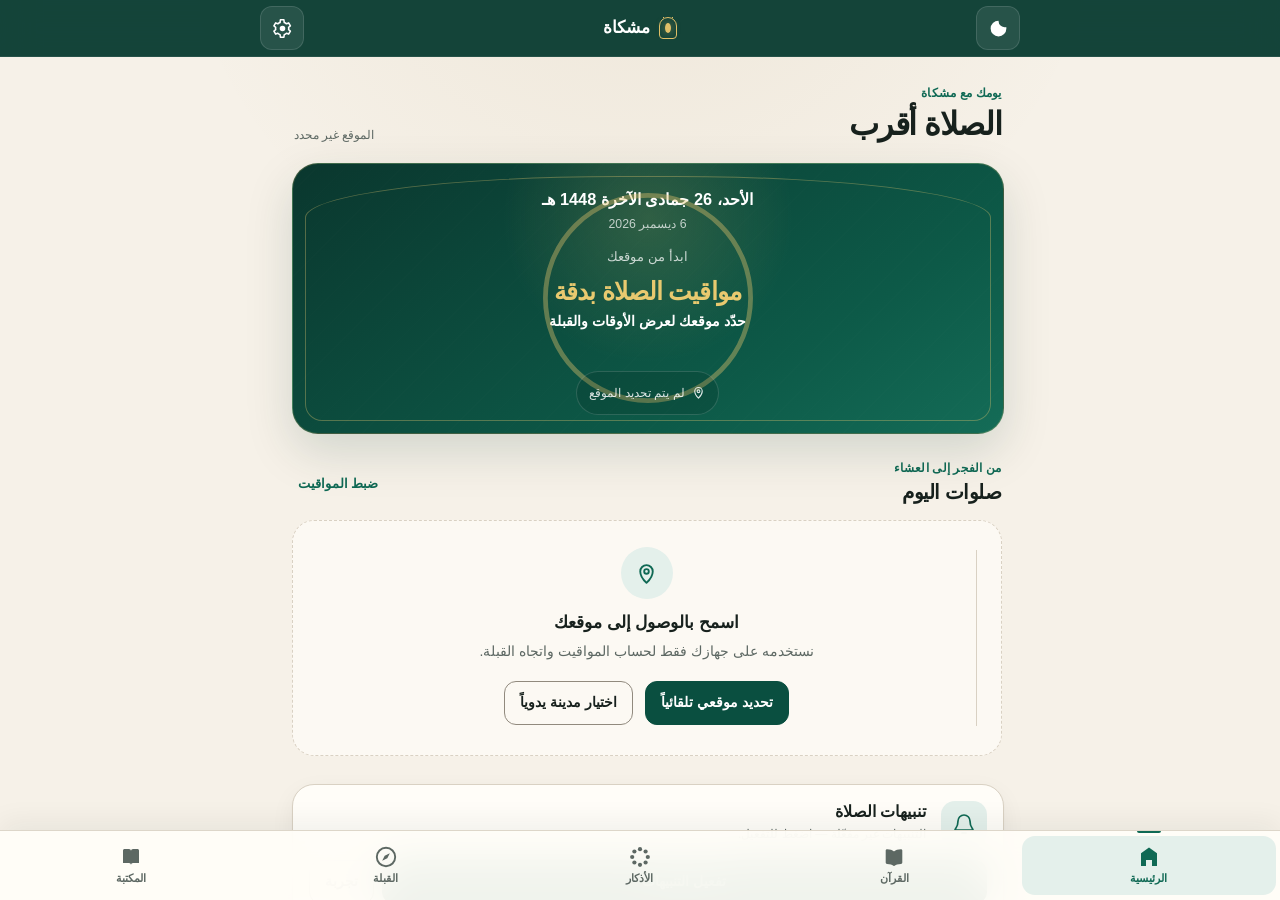
==== index.html @ 1c517c99 "Initial release of Mishkat" ====
<!DOCTYPE html>
<html lang="ar" dir="rtl">
<head>
<meta charset="utf-8">
<meta name="viewport" content="width=device-width, initial-scale=1, viewport-fit=cover">
<title>مشكاة — أذكار وقرآن وقبلة ومواقيت</title>
<meta name="description" content="تطبيق إسلامي متكامل: مواقيت الصلاة والتنبيهات، المصحف كاملاً بدون إنترنت، حصن المسلم، والقبلة.">
<meta name="theme-color" content="#0d3b32">
<link rel="manifest" href="manifest.webmanifest">
<link rel="apple-touch-icon" href="icons/icon-180.png">
<meta name="apple-mobile-web-app-capable" content="yes">
<meta name="mobile-web-app-capable" content="yes">
<meta name="apple-mobile-web-app-status-bar-style" content="black-translucent">
<meta name="apple-mobile-web-app-title" content="مشكاة">
<link rel="stylesheet" href="styles.css?v=12">
</head>
<body>

<a class="skip-link" href="#app">تجاوز إلى المحتوى</a>

<div id="splash">
  <div class="splash-mark">﷽</div>
  <div class="splash-name">مشكاة</div>
  <div class="splash-bar"><i></i></div>
  <div class="splash-note" id="splashNote">جارٍ التحميل…</div>
</div>

<header id="topbar">
  <div class="topbar-inner">
    <button class="icon-btn" id="btnTheme" aria-label="تبديل المظهر" title="تبديل المظهر">
      <svg viewBox="0 0 24 24" aria-hidden="true"><path d="M12 3a9 9 0 1 0 9 9c0-.6-.06-1.2-.18-1.76A7.2 7.2 0 0 1 12 3Z"/></svg>
    </button>
    <div class="topbar-title" id="topTitle" aria-live="polite"><span class="brand-lantern" aria-hidden="true"></span><span>مشكاة</span></div>
    <button class="icon-btn" id="btnSettingsTop" aria-label="فتح الإعدادات" title="الإعدادات">
      <svg viewBox="0 0 24 24" aria-hidden="true"><path d="M12 15.2a3.2 3.2 0 1 0 0-6.4 3.2 3.2 0 0 0 0 6.4Z"/><path class="stroke" d="M19 13.4a7.5 7.5 0 0 0 0-2.8l2-1.5-2-3.5-2.5 1A7.5 7.5 0 0 0 14 5.2L13.6 2h-4L9.2 5.2a7.5 7.5 0 0 0-2.5 1.4l-2.5-1-2 3.5 2 1.5a7.5 7.5 0 0 0 0 2.8l-2 1.5 2 3.5 2.5-1A7.5 7.5 0 0 0 9.2 19l.4 3h4l.4-3a7.5 7.5 0 0 0 2.5-1.6l2.5 1 2-3.5-2-1.5Z"/></svg>
    </button>
  </div>
</header>

<div class="connectivity-banner" id="connectivityBanner" role="status" aria-live="polite" hidden>
  <svg viewBox="0 0 24 24" aria-hidden="true"><path d="M4 9.5a12.6 12.6 0 0 1 16 0M7.5 13a7.5 7.5 0 0 1 9 0M10.5 16.5a2.7 2.7 0 0 1 3 0M3 3l18 18"/></svg>
  <span>أنت غير متصل بالإنترنت — المصحف والأذكار المحفوظة ما زالت متاحة.</span>
</div>

<main id="app" tabindex="-1">

  <!-- ═══════════ الرئيسية ═══════════ -->
  <section class="view" id="view-home">
    <div class="today-intro">
      <div><span class="eyebrow">يومك مع مشكاة</span><h1>الصلاة أقرب</h1></div>
      <span class="today-place" id="homePlaceCompact">الموقع غير محدد</span>
    </div>

    <div class="hero mihrab-panel" id="heroCard" aria-labelledby="nextLabel">
      <span class="mihrab-line" aria-hidden="true"></span>
      <div class="hero-dates">
        <div class="hijri" id="hijriDate">—</div>
        <div class="greg" id="gregDate">—</div>
      </div>
      <div class="hero-next">
        <div class="next-label" id="nextLabel">الصلاة القادمة</div>
        <div class="next-name" id="nextName">—</div>
        <div class="next-count" id="nextCountdown" role="timer" aria-live="off">--:--:--</div>
        <div class="next-at" id="nextAt"></div>
      </div>
      <button class="hero-loc" id="locLabel" type="button" aria-label="عرض إعدادات الموقع">
        <svg viewBox="0 0 24 24" aria-hidden="true"><path d="M12 21s6-5.7 6-11a6 6 0 1 0-12 0c0 5.3 6 11 6 11Z"/><circle cx="12" cy="10" r="2.2"/></svg><span id="locText">لم يتم تحديد الموقع</span>
      </button>
      <div class="hero-ring" aria-hidden="true"><svg viewBox="0 0 120 120"><circle cx="60" cy="60" r="54" class="ring-bg"/><circle cx="60" cy="60" r="54" class="ring-fg" id="ringFg"/></svg></div>
    </div>

    <div class="section-heading"><div><span class="eyebrow">من الفجر إلى العشاء</span><h2>صلوات اليوم</h2></div><button class="text-action" id="btnPrayerSettings" type="button">ضبط المواقيت</button></div>
    <div class="prayer-list prayer-timeline" id="prayerList"></div>

    <div class="night-card" id="nightCard">
      <div class="section-heading compact"><div><span class="eyebrow">أوقات إضافية</span><h2>قيام الليل</h2></div></div>
      <div class="night-grid">
        <div><span>منتصف الليل</span><b id="tMidnight">—</b></div>
        <div><span>الثلث الأخير</span><b id="tLastThird">—</b></div>
        <div><span>الإمساك</span><b id="tImsak">—</b></div>
        <div><span>الشروق</span><b id="tSunriseB">—</b></div>
      </div>
    </div>

    <div class="notif-card action-panel" id="notifCard">
      <div class="action-symbol" aria-hidden="true"><svg viewBox="0 0 24 24"><path d="M18 9a6 6 0 0 0-12 0c0 7-3 7-3 9h18c0-2-3-2-3-9Z"/><path d="M10 21h4"/></svg></div>
      <div class="action-copy"><h3>تنبيهات الصلاة</h3><p class="muted" id="notifState">التنبيهات غير مفعّلة.</p></div>
      <div class="row-btns">
        <button class="btn primary" id="btnEnableNotif">تفعيل التنبيهات</button>
        <button class="btn ghost" id="btnTestNotif">تجربة</button>
      </div>
    </div>

    <div class="quick-card">
      <div class="section-heading compact"><div><span class="eyebrow">خطوة صغيرة مستمرة</span><h2>ورد سريع</h2></div></div>
      <div class="quick-grid">
        <button class="quick" data-goto="adhkar:1"><b class="quick-symbol">ص</b><span>أذكار الصباح</span><i>ورد اليوم</i></button>
        <button class="quick" data-goto="adhkar:2"><b class="quick-symbol">م</b><span>أذكار المساء</span><i>سكينة المساء</i></button>
        <button class="quick" data-goto="adhkar:27"><b class="quick-symbol">صـ</b><span>بعد الصلاة</span><i>ذكر مختصر</i></button>
        <button class="quick" data-goto="quran:18"><b class="quick-symbol">18</b><span>سورة الكهف</span><i>قراءة الجمعة</i></button>
        <button class="quick" data-goto="quran:36"><b class="quick-symbol">36</b><span>سورة يس</span><i>افتح المصحف</i></button>
        <button class="quick" data-goto="tasbih"><b class="quick-symbol">33</b><span>السبحة</span><i>ابدأ التسبيح</i></button>
      </div>
    </div>
  </section>

  <!-- ═══════════ القرآن ═══════════ -->
  <section class="view" id="view-quran">
    <div id="quranIndex">
      <div class="screen-intro">
        <span class="eyebrow">مصحف حفص عن عاصم</span>
        <h1>القرآن الكريم</h1>
        <p>تابع وردك، أو افتح سورة من الفهرس.</p>
      </div>
      <div class="search-wrap">
        <input type="search" id="surahSearch" placeholder="ابحث عن سورة أو آية…" aria-label="البحث عن سورة أو آية" autocomplete="off">
      </div>
      <div class="seg" id="quranSeg" role="tablist" aria-label="فهرس القرآن">
        <button class="on" data-mode="surah" role="tab" aria-selected="true">السور</button>
        <button data-mode="juz" role="tab" aria-selected="false">الأجزاء</button>
        <button data-mode="marks" role="tab" aria-selected="false">العلامات</button>
      </div>
      <div id="lastReadBox"></div>
      <div id="surahList" class="surah-list"></div>
      <div id="juzList" class="surah-list hidden"></div>
      <div id="marksList" class="surah-list hidden"></div>
      <div id="searchResults" class="hidden"></div>
    </div>

    <div id="quranReader" class="hidden">
      <div class="reader-bar">
        <button class="icon-btn" id="btnBackIndex" aria-label="العودة إلى فهرس القرآن"><svg viewBox="0 0 24 24" aria-hidden="true"><path class="stroke" d="m10 6 6 6-6 6"/></svg></button>
        <div class="reader-title"><b id="rdSurahName"></b><small id="rdSurahMeta"></small></div>
        <button class="icon-btn" id="btnReaderMenu" aria-label="خيارات القراءة" aria-expanded="false"><svg viewBox="0 0 24 24" aria-hidden="true"><path class="stroke" d="M5 7h14M8 12h8M10 17h4"/></svg></button>
      </div>
      <div class="reader-tools hidden" id="readerTools">
        <section class="reading-scale" aria-labelledby="readerSizeLabel">
          <header class="reading-scale__head">
            <div><strong id="readerSizeLabel">حجم المصحف</strong><small id="readerSizeHint">ملائم للصفحة</small></div>
            <output id="readerFontValue" for="readerFontRange">100%</output>
          </header>
          <div class="reading-scale__control">
            <button type="button" class="reading-scale__step reading-scale__step--small" id="fontMinus" aria-label="تصغير حجم المصحف"><span aria-hidden="true">أ</span></button>
            <input type="range" id="readerFontRange" min="20" max="60" step="1" value="32" aria-label="حجم المصحف" aria-describedby="readerSizeHint">
            <button type="button" class="reading-scale__step reading-scale__step--large" id="fontPlus" aria-label="تكبير حجم المصحف"><span aria-hidden="true">أ</span></button>
          </div>
          <div class="reading-scale__presets" role="group" aria-label="أحجام مقترحة للمصحف">
            <button type="button" data-reader-size="24">صغير</button>
            <button type="button" data-reader-size="32">ملائم</button>
            <button type="button" data-reader-size="44">كبير</button>
            <button type="button" data-reader-size="60">كبير جدًا</button>
          </div>
          <div class="reading-scale__preview" aria-hidden="true"><span id="readerFontSample">الرَّحْمَٰنُ</span><i></i></div>
        </section>
        <div class="tool-row tool-row--jump"><label for="gotoType">انتقال مباشر</label>
          <select id="gotoType" aria-label="نوع الانتقال"><option value="page">صفحة</option><option value="surah">سورة</option><option value="juz">جزء</option><option value="hizb">حزب</option><option value="ayah">آية في السورة الحالية</option></select>
          <input type="number" id="gotoValue" min="1" max="604" inputmode="numeric" placeholder="الرقم" aria-label="رقم الموضع"><button class="btn tiny" id="btnGoLocation">اذهب</button></div>
        <div class="tool-row"><span>القارئ</span><select id="reciterSel"></select></div>
        <label class="tool-row switch"><input type="checkbox" id="quranAutoScroll"><span>تتبّع الآية تلقائيًا أثناء التلاوة</span></label>
        <label class="tool-row switch"><input type="checkbox" id="quranContinuous"><span>الانتقال للآية التالية تلقائيًا</span></label>
      </div>
      <div id="ayahBox" class="ayah-box"></div>
      <div class="player" id="player" data-state="idle" aria-live="polite">
        <button class="icon-btn" id="btnPrevAyah" aria-label="الآية السابقة"><svg viewBox="0 0 24 24" aria-hidden="true"><path class="stroke" d="M6 5v14M18 6l-8 6 8 6Z"/></svg></button>
        <button class="play-btn" id="btnPlay" aria-label="تشغيل التلاوة"><svg class="icon-play" viewBox="0 0 24 24" aria-hidden="true"><path d="m9 6 9 6-9 6Z"/></svg><svg class="icon-pause" viewBox="0 0 24 24" aria-hidden="true"><path d="M7 5h4v14H7zM13 5h4v14h-4z"/></svg></button>
        <button class="icon-btn" id="btnNextAyah" aria-label="الآية التالية"><svg viewBox="0 0 24 24" aria-hidden="true"><path class="stroke" d="M18 5v14M6 6l8 6-8 6Z"/></svg></button>
        <div class="player-info"><b id="playerInfo">اضغط زر التشغيل للاستماع بصوت القارئ</b><small id="playerState">جاهز</small></div>
        <button class="btn tiny player-retry hidden" id="btnRetryAudio">إعادة المحاولة</button>
        <button class="icon-btn" id="btnRepeat" title="تكرار الآية" aria-label="تفعيل تكرار الآية" aria-pressed="false"><svg viewBox="0 0 24 24" aria-hidden="true"><path class="stroke" d="M17 3l3 3-3 3M20 6H8a5 5 0 0 0-5 5M7 21l-3-3 3-3M4 18h12a5 5 0 0 0 5-5"/></svg></button>
      </div>
    </div>
  </section>

  <!-- ═══════════ الأذكار ═══════════ -->
  <section class="view" id="view-adhkar">
    <div id="adhkarIndex">
      <div class="screen-intro">
        <span class="eyebrow">حصن المسلم</span>
        <h1>الأذكار</h1>
        <p>وردٌ خفيف يحفظ صلة القلب خلال اليوم.</p>
      </div>
      <div class="search-wrap"><input type="search" id="adhkarSearch" placeholder="ابحث في الأذكار…" aria-label="البحث في الأذكار" autocomplete="off"></div>
      <div class="fav-strip" id="favStrip"></div>
      <div id="adhkarList" class="cat-list"></div>
    </div>
    <div id="adhkarView" class="hidden">
      <div class="reader-bar">
        <button class="icon-btn" id="btnBackAdhkar" aria-label="العودة إلى فهرس الأذكار"><svg viewBox="0 0 24 24" aria-hidden="true"><path class="stroke" d="m10 6 6 6-6 6"/></svg></button>
        <div class="reader-title"><b id="adTitle"></b><small id="adProgress"></small></div>
        <button class="icon-btn" id="btnResetAdhkar" title="إعادة العدّ" aria-label="إعادة عدّ الأذكار"><svg viewBox="0 0 24 24" aria-hidden="true"><path class="stroke" d="M4 4v6h6M5.6 15.5A8 8 0 1 0 6 7.3L4 10"/></svg></button>
      </div>
      <div id="adhkarItems"></div>
      <button class="btn primary add-dua hidden" id="btnAddDua"><svg viewBox="0 0 24 24" aria-hidden="true"><path class="stroke" d="M12 5v14M5 12h14"/></svg><span>إضافة دعاء</span></button>
    </div>

    <!-- محرّر الدعاء المخصّص -->
    <div id="duaEditor" class="hidden">
      <div class="reader-bar">
        <button class="icon-btn" id="btnCancelDua" aria-label="إلغاء والعودة"><svg viewBox="0 0 24 24" aria-hidden="true"><path class="stroke" d="m10 6 6 6-6 6"/></svg></button>
        <div class="reader-title"><b id="duaEditorTitle">دعاء جديد</b></div>
        <button class="icon-btn" id="btnSaveDua" title="حفظ" aria-label="حفظ الدعاء"><svg viewBox="0 0 24 24" aria-hidden="true"><path class="stroke" d="m5 12 4 4L19 6"/></svg></button>
      </div>
      <div class="card">
        <label>عنوان الدعاء <small class="muted">(اختياري)</small>
          <input type="text" id="duaTitle" placeholder="مثال: دعاء لوالديّ" maxlength="60"></label>
        <label>نصّ الدعاء
          <textarea id="duaText" rows="7" placeholder="اكتب دعاءك هنا…" maxlength="2000"></textarea></label>
        <label>عدد التكرار
          <select id="duaCount">
            <option value="1">مرة واحدة</option><option value="3">3 مرات</option>
            <option value="7">7 مرات</option><option value="10">10 مرات</option>
            <option value="33">33 مرة</option><option value="100">100 مرة</option>
          </select></label>
        <div class="row-btns">
          <button class="btn primary" id="btnSaveDua2">حفظ الدعاء</button>
          <button class="btn ghost danger hidden" id="btnDeleteDua">حذف</button>
        </div>
      </div>
    </div>
  </section>

  <!-- ═══════════ القبلة ═══════════ -->
  <section class="view" id="view-qibla">
    <div class="qibla-wrap">
      <div class="qibla-context"><span class="q-place" id="qPlace">—</span><span class="q-accuracy" id="qAccuracy">جارٍ قياس الدقة</span></div>

      <!-- التوجيه الحيّ: كم تستدير وإلى أي جهة -->
      <div class="q-guide" id="qGuide" role="status" aria-live="polite">
        <b id="qGuideMain">جارٍ تشغيل البوصلة…</b>
        <small id="qGuideSub">وجّه أعلى الجهاز نحو الأمام</small>
      </div>

      <div class="compass mihrab-compass" id="compass">
        <span class="compass-arch" aria-hidden="true"></span>
        <div class="zone" id="zone"></div>
        <div class="dial" id="dial">
          <span class="card-n">ش</span><span class="card-e">ق</span><span class="card-s">ج</span><span class="card-w">غ</span>
          <div class="ticks" id="ticks"></div>
        </div>
        <div class="needle" id="needle"><div class="kaaba" aria-label="اتجاه الكعبة"><svg viewBox="0 0 48 48" aria-hidden="true"><path d="M10 17 24 10l14 7v22H10Z"/><path class="gold" d="M10 20h28v5H10Z"/><path class="door" d="M28 29h6v10h-6Z"/></svg></div><div class="stem"></div></div>
        <div class="center-dot"></div>
        <div class="fixed-marker" aria-hidden="true"><svg viewBox="0 0 24 24"><path d="m12 3 5 9-5-2-5 2Z"/></svg></div>
        <div class="q-center" id="qCenter"><b id="qDelta"></b></div>
      </div>

      <div class="q-status" id="qStatus" role="status"></div>
      <div class="row-btns center" id="qActions"></div>
      <details class="q-details">
        <summary>عرض تفاصيل الاتجاه</summary>
        <div class="q-facts">
          <div><span>اتجاه القبلة</span><b id="qDir">—</b></div>
          <div><span>اتجاه الجهاز</span><b id="qHeading">—</b></div>
          <div><span>المسافة إلى مكة</span><b id="qDist">—</b></div>
        </div>
      </details>
    </div>
  </section>

  <!-- ═══════════ المكتبة والختمة ═══════════ -->
  <section class="view" id="view-library">
    <div class="screen-intro">
      <span class="eyebrow">علمٌ ووردٌ مستمر</span>
      <h1>المكتبة والختمة</h1>
      <p>اقرأ من المحتوى الموثّق، ونظّم ختمتك صفحةً بعد صفحة.</p>
    </div>
    <div class="seg tools-seg" id="toolsSeg" role="tablist" aria-label="المكتبة والختمة">
      <button class="on" data-tools-tab="library" role="tab" aria-selected="true">المكتبة</button>
      <button data-tools-tab="khatma" role="tab" aria-selected="false">ختماتي</button>
    </div>
    <div id="libraryRoot" class="tools-pane"></div>
    <div id="khatmaRoot" class="tools-pane hidden"></div>
  </section>

  <!-- ═══════════ السبحة ═══════════ -->
  <section class="view" id="view-tasbih">
    <div class="screen-intro centered">
      <span class="eyebrow">ذكر مستمر</span>
      <h1>السبحة</h1>
      <p>اختر الذكر ثم المس الدائرة مع كل تكرار.</p>
    </div>
    <div class="tasbih-wrap">
      <select id="tasbihPhrase">
        <option>سُبْحَانَ اللهِ</option><option>الْحَمْدُ لِلَّهِ</option><option>اللهُ أَكْبَرُ</option>
        <option>لَا إِلَهَ إِلَّا اللهُ</option><option>أَسْتَغْفِرُ اللهَ</option>
        <option>لَا حَوْلَ وَلَا قُوَّةَ إِلَّا بِاللهِ</option>
        <option>اللَّهُمَّ صَلِّ وَسَلِّمْ عَلَى نَبِيِّنَا مُحَمَّدٍ</option>
        <option>سُبْحَانَ اللهِ وَبِحَمْدِهِ</option>
      </select>
      <button class="counter-btn" id="counterBtn" aria-label="اضغط للتسبيح"><b id="counterVal" aria-live="polite">0</b><small>اضغط للتسبيح</small></button>
      <div class="tasbih-row">
        <button class="btn ghost" id="tasbihReset">تصفير</button>
        <select id="tasbihTarget"><option value="0">بلا هدف</option><option value="33">33</option><option value="100">100</option><option value="1000">1000</option></select>
        <button class="btn ghost" id="tasbihVibe">اهتزاز: تشغيل</button>
      </div>
      <div class="tasbih-total">المجموع الكلي: <b id="tasbihTotal">0</b></div>
    </div>
  </section>

  <!-- ═══════════ الإعدادات ═══════════ -->
  <section class="view" id="view-settings">
    <div class="screen-intro">
      <span class="eyebrow">كما يناسب مدينتك</span>
      <h1>الإعدادات</h1>
      <p>الموقع والحساب والتنبيهات والقراءة في مكان واحد.</p>
    </div>
    <div class="card">
      <h3>الموقع</h3>
      <div class="row"><span>الموقع الحالي</span><b id="setLoc">—</b></div>
      <div class="row-btns"><button class="btn primary" id="btnAutoLoc">تحديد تلقائي (GPS)</button></div>
      <div class="grid2">
        <label>خط العرض<input type="number" step="0.0001" id="inLat"></label>
        <label>خط الطول<input type="number" step="0.0001" id="inLng"></label>
      </div>
      <label>اسم المدينة<input type="text" id="inCity" placeholder="مثال: الرياض"></label>
      <div class="row-btns"><button class="btn" id="btnSaveLoc">حفظ الموقع يدوياً</button></div>
      <details><summary>اختيار مدينة جاهزة</summary><select id="citySel"></select></details>
    </div>

    <div class="card">
      <h3>طريقة الحساب</h3>
      <label>الطريقة<select id="selMethod"></select></label>
      <label>مذهب العصر<select id="selAsr"><option value="Standard">الجمهور (شافعي/مالكي/حنبلي)</option><option value="Hanafi">الحنفي</option></select></label>
      <label>خطوط العرض العالية<select id="selHigh">
        <option value="NightMiddle">منتصف الليل</option><option value="AngleBased">حسب الزاوية</option>
        <option value="OneSeventh">سُبع الليل</option><option value="None">بدون تعديل</option></select></label>
      <label>تعديل التقويم الهجري (أيام)<select id="selHijri">
        <option value="-2">-2</option><option value="-1">-1</option><option value="0" selected>0</option><option value="1">+1</option><option value="2">+2</option></select></label>
      <details><summary>تعديل يدوي للمواقيت (بالدقائق)</summary>
        <div class="grid3" id="tuneGrid"></div>
      </details>
    </div>

    <div class="card">
      <h3>التنبيهات</h3>
      <div class="row"><span>حالة الإذن</span><b id="permState">—</b></div>
      <div class="row-btns"><button class="btn primary" id="btnPerm">طلب الإذن</button></div>
      <label class="switch"><input type="checkbox" id="swNotif"><span>تفعيل تنبيه الصلوات</span></label>
      <label class="switch"><input type="checkbox" id="swAdhan"><span>صوت الأذان مع التنبيه</span></label>
      <label>صوت الأذان<select id="selAdhan">
        <option value="a1">أذان 1</option><option value="a2">أذان 2</option><option value="a3">أذان 3</option>
        <option value="a4">أذان 4</option><option value="a5">أذان 5</option><option value="a6">أذان 6</option>
        <option value="beep">نغمة قصيرة (تعمل بدون إنترنت)</option></select></label>
      <div class="row-btns" id="adhanBtns"><button class="btn ghost" id="btnPlayAdhan">تجربة الصوت</button><button class="btn ghost" id="btnStopAdhan">إيقاف</button><button class="btn ghost" id="btnCacheAdhan">حفظ الأذان للاستخدام أوفلاين</button></div>
      <p class="muted small" id="adhanNote"></p>
      <label>تذكير قبل الأذان<select id="selPre">
        <option value="0">بدون</option><option value="5">5 دقائق</option><option value="10">10 دقائق</option>
        <option value="15">15 دقيقة</option><option value="20">20 دقيقة</option><option value="30">30 دقيقة</option></select></label>
      <label class="switch"><input type="checkbox" id="swAdhkarNotif"><span>تذكير أذكار الصباح والمساء</span></label>
      <p class="muted small" id="webNotifNote">في نسخة الويب على الآيفون: أضف التطبيق إلى الشاشة الرئيسية حتى يسمح النظام بإشعارات الويب.</p>
    </div>

    <div class="card">
      <h3>المظهر والقراءة</h3>
      <label>المظهر<select id="selTheme"><option value="auto">حسب النظام</option><option value="dark">داكن</option><option value="light">فاتح</option></select></label>
      <label>حجم نص الواجهة<select id="selUIFont"><option value="normal">قياسي</option><option value="large">كبير</option><option value="xlarge">كبير جدًا</option></select></label>
      <div class="settings-reading-scale">
        <label for="rngFont"><span>حجم المصحف</span><output id="settingsFontValue" for="rngFont">100%</output></label>
        <input type="range" id="rngFont" min="20" max="60" step="1" aria-describedby="settingsFontHint">
        <small id="settingsFontHint">يتغيّر النص وصفحة المصحف مباشرة، ويُحفظ اختيارك تلقائيًا.</small>
      </div>
      <label class="switch"><input type="checkbox" id="swKeepAwake"><span>إبقاء الشاشة مضاءة أثناء القراءة</span></label>
    </div>

    <div class="card">
      <h3>البيانات</h3>
      <div class="row"><span>حالة العمل بدون إنترنت</span><b id="offlineState">—</b></div>
      <div class="row-btns"><button class="btn" id="btnPrecache">تجهيز التطبيق للعمل أوفلاين</button><button class="btn ghost danger" id="btnClear">مسح جميع البيانات</button></div>
    </div>

    <div class="card about">
      <h3>عن التطبيق</h3>
      <p class="muted small">مشكاة — يعمل بالكامل بدون إنترنت. نص المصحف برواية حفص عن عاصم (الرسم العثماني)، والأذكار من حصن المسلم. مواقيت الصلاة محسوبة فلكياً على جهازك، وقد تختلف دقائق عن التقويم المحلي — اعتمد إعلان المسجد عند الاختلاف.</p>
      <p class="muted small">الإصدار 1.1</p>
    </div>
  </section>
</main>

<nav id="tabbar" aria-label="التنقل الرئيسي">
  <button data-view="home" class="on" aria-label="الرئيسية">
    <svg viewBox="0 0 24 24"><path d="M12 2.5 4 8.2V21h5v-6h6v6h5V8.2z"/></svg>
    <span>الرئيسية</span></button>
  <button data-view="quran" aria-label="القرآن">
    <svg viewBox="0 0 24 24"><path d="M12 6.5C10.3 5 8 4.3 5 4.3c-.7 0-1.3.6-1.3 1.3v12c0 .7.6 1.3 1.3 1.3 3 0 5.3.7 7 2.2 1.7-1.5 4-2.2 7-2.2.7 0 1.3-.6 1.3-1.3v-12c0-.7-.6-1.3-1.3-1.3-3 0-5.3.7-7 2.2z"/><path d="M12 6.5v14" class="ln"/></svg>
    <span>القرآن</span></button>
  <button data-view="adhkar" aria-label="الأذكار">
    <svg viewBox="0 0 24 24"><circle cx="12" cy="4.2" r="2.1"/><circle cx="17.6" cy="6.5" r="2.1"/><circle cx="19.8" cy="12" r="2.1"/><circle cx="17.6" cy="17.5" r="2.1"/><circle cx="12" cy="19.8" r="2.1"/><circle cx="6.4" cy="17.5" r="2.1"/><circle cx="4.2" cy="12" r="2.1"/><circle cx="6.4" cy="6.5" r="2.1"/></svg>
    <span>الأذكار</span></button>
  <button data-view="qibla" aria-label="القبلة">
    <svg viewBox="0 0 24 24"><circle cx="12" cy="12" r="9.2" class="ring"/><path d="M15.8 8.2 10.7 10.7 8.2 15.8l5.1-2.5z"/></svg>
    <span>القبلة</span></button>
  <button data-view="library" aria-label="المكتبة والختمة">
    <svg viewBox="0 0 24 24"><path d="M4 5.5c0-.8.7-1.5 1.5-1.5H10c1.1 0 2 .9 2 2v14c0-1.1-.9-2-2-2H4Z"/><path d="M20 5.5c0-.8-.7-1.5-1.5-1.5H14c-1.1 0-2 .9-2 2v14c0-1.1.9-2 2-2h6Z"/><path d="M7 8h2.5M14.5 8H17" class="ln"/></svg>
    <span>المكتبة</span></button>
</nav>

<div id="toast" role="status" aria-live="polite" aria-atomic="true"></div>

<script src="js/prayer.js?v=5"></script>
<script src="js/store.js?v=12"></script>
<script src="js/quran-core.js?v=12"></script>
<script src="js/quran.js?v=12"></script>
<script src="js/adhkar.js?v=8"></script>
<script src="js/qibla.js?v=5"></script>
<script src="js/library.js?v=12"></script>
<script src="js/khatma.js?v=9"></script>
<script src="js/notify.js?v=6"></script>
<script src="js/app.js?v=12"></script>
</body>
</html>
---- styles.css ----
/* ═══════════════════════════════════════════════════════════════════════════
   مشكاة — نظام «محراب اليوم»
   هوية عربية إسلامية هادئة، مكوّنات موحّدة، RTL وإتاحة كاملة
   ═══════════════════════════════════════════════════════════════════════════ */
@font-face{
  font-family:"AmiriQuran";
  src:url("fonts/amiri-quran.woff2") format("woff2");
  font-display:swap;
  unicode-range:U+0600-06FF,U+0750-077F,U+08A0-08FF,U+FB50-FDFF,U+FE70-FEFF
}

:root{
  color-scheme:light;
  --brand-deep:#0b3d32;
  --primary:#0f6954;
  --primary-strong:#0a4f40;
  --primary-soft:#e4f0eb;
  --on-primary:#ffffff;
  --gold:#876018;
  --gold-soft:#efe1bd;
  --background:#f6f1e8;
  --surface:#fffdf8;
  --surface-muted:#eee8dc;
  --text:#17211d;
  --text-secondary:#5d6863;
  --border:#d9d1c3;
  --control-border:#918a7e;
  --success:#176a50;
  --warning:#8a620f;
  --danger:#a9342e;
  --scrim:rgba(3,18,14,.58);
  --focus:#0b6d57;
  --shadow-1:0 1px 2px rgba(20,34,29,.04),0 8px 24px rgba(20,34,29,.055);
  --shadow-2:0 18px 48px rgba(8,55,44,.15);
  --radius-sm:12px;
  --radius-md:16px;
  --radius-lg:22px;
  --radius-xl:28px;
  --sp-1:4px;
  --sp-2:8px;
  --sp-3:12px;
  --sp-4:16px;
  --sp-5:20px;
  --sp-6:24px;
  --sp-8:32px;
  --safe-t:env(safe-area-inset-top,0px);
  --safe-b:env(safe-area-inset-bottom,0px);
  --safe-r:env(safe-area-inset-right,0px);
  --safe-l:env(safe-area-inset-left,0px);
  --content-max:760px;
  --tap:44px;
  /* توافق مع الوحدات القديمة والمحتوى المحقون ديناميكيًا */
  --g1:var(--brand-deep);--g2:var(--primary-strong);--g3:var(--primary);
  --gold-2:var(--gold-soft);--bg:var(--background);--bg2:var(--surface-muted);
  --tx:var(--text);--tx2:var(--text-secondary);--card:var(--surface);--line:var(--border);
  --soft:var(--primary-soft);--shadow:var(--shadow-1)
}

:root[data-theme="dark"]{
  color-scheme:dark;
  --brand-deep:#072a23;
  --primary:#47a98b;
  --primary-strong:#1d8066;
  --primary-soft:#17382e;
  --on-primary:#071813;
  --gold:#d1ad58;
  --gold-soft:#5a4821;
  --background:#081510;
  --surface:#10221b;
  --surface-muted:#172d25;
  --text:#f1f3ed;
  --text-secondary:#a9b5af;
  --border:#30453d;
  --control-border:#5d7369;
  --success:#6bc5a6;
  --warning:#e2bf68;
  --danger:#ff9b92;
  --scrim:rgba(0,7,5,.76);
  --focus:#7ed0b4;
  --shadow-1:0 1px 2px rgba(0,0,0,.18),0 10px 28px rgba(0,0,0,.18);
  --shadow-2:0 20px 54px rgba(0,0,0,.32)
}

*{box-sizing:border-box;-webkit-tap-highlight-color:transparent}
html,body{width:100%;height:100%;margin:0;padding:0}
html{font-size:16px;text-size-adjust:100%;-webkit-text-size-adjust:100%;scroll-behavior:smooth}
:root[data-font="large"]{font-size:18px}
:root[data-font="xlarge"]{font-size:20px}
body{
  min-width:320px;
  overflow:hidden;
  direction:rtl;
  color:var(--text);
  background:
    radial-gradient(circle at 50% -16%,color-mix(in srgb,var(--gold) 8%,transparent),transparent 30rem),
    var(--background);
  font-family:-apple-system,BlinkMacSystemFont,"SF Arabic","Geeza Pro","Noto Sans Arabic","Segoe UI",sans-serif;
  line-height:1.65;
  -webkit-font-smoothing:antialiased
}
button,input,select,textarea{font:inherit;color:inherit}
button{min-width:var(--tap);min-height:var(--tap);touch-action:manipulation}
button,input,select,textarea,summary,a{outline:none}
button:focus-visible,input:focus-visible,select:focus-visible,textarea:focus-visible,summary:focus-visible,a:focus-visible{
  outline:3px solid var(--focus);outline-offset:2px
}
button:disabled{cursor:not-allowed;opacity:.5}
h1,h2,h3,h4,p{overflow-wrap:anywhere}
h1,h2,h3,h4{color:var(--text)}
h3{margin:0 0 var(--sp-3);font-size:1.05rem;line-height:1.45}
h4{margin:0}
[hidden],.hidden{display:none!important}
.muted{color:var(--text-secondary)}
.small{font-size:.8125rem;line-height:1.7}
.center{text-align:center}
.empty{margin:0;text-align:center;color:var(--text-secondary);padding:var(--sp-8) var(--sp-4)}
.empty-mark{width:52px;height:52px;margin:0 auto var(--sp-3);display:grid;place-items:center;border-radius:50%;background:var(--primary-soft);color:var(--primary)}
.empty-mark svg{width:25px;height:25px;fill:none;stroke:currentColor;stroke-width:1.8;stroke-linecap:round;stroke-linejoin:round}

.skip-link{position:fixed;z-index:1000;top:calc(var(--safe-t) + 8px);right:12px;transform:translateY(-180%);padding:10px 14px;border:1px solid var(--border);border-radius:var(--radius-sm);background:var(--surface);color:var(--text);box-shadow:var(--shadow-1)}
.skip-link:focus{transform:none}

/* البداية والشريط العلوي */
#splash{position:fixed;inset:0;z-index:999;display:flex;flex-direction:column;align-items:center;justify-content:center;gap:14px;padding:24px;color:#fff;background:var(--brand-deep);transition:opacity .35s ease}
#splash::before{content:"";position:absolute;width:min(70vw,300px);aspect-ratio:1;border:1px solid rgba(217,185,105,.22);border-radius:50% 50% 20% 20%/45% 45% 20% 20%}
#splash>*{position:relative}
#splash.hide{opacity:0;pointer-events:none}
.splash-mark{font-family:"AmiriQuran",serif;font-size:3.25rem;color:#e5c875}
.splash-name{font-size:1.8rem;font-weight:800}
.splash-bar{width:128px;height:3px;overflow:hidden;border-radius:4px;background:rgba(255,255,255,.18)}
.splash-bar i{display:block;width:42%;height:100%;border-radius:inherit;background:#e5c875;animation:splashSlide 1.1s ease-in-out infinite}
.splash-note{max-width:320px;text-align:center;font-size:.8125rem;color:rgba(255,255,255,.8)}
@keyframes splashSlide{0%{transform:translateX(150%)}100%{transform:translateX(-270%)}}

#topbar{position:sticky;top:0;z-index:30;display:block;padding:calc(var(--safe-t) + 6px) max(12px,var(--safe-r)) 6px max(12px,var(--safe-l));color:#fff;background:color-mix(in srgb,var(--brand-deep) 96%,transparent);border-bottom:1px solid rgba(255,255,255,.08);-webkit-backdrop-filter:blur(18px);backdrop-filter:blur(18px)}
.topbar-inner{width:100%;max-width:var(--content-max);margin:auto;display:grid;grid-template-columns:44px minmax(0,1fr) 44px;align-items:center;gap:8px}
.topbar-title{min-width:0;display:flex;align-items:center;justify-content:center;gap:9px;text-align:center;font-size:1.0625rem;font-weight:760;line-height:1.2;white-space:nowrap;overflow:hidden;text-overflow:ellipsis}
.brand-lantern{position:relative;width:18px;height:22px;border:1.5px solid #e0bf68;border-radius:9px 9px 4px 4px}
.brand-lantern::before{content:"";position:absolute;width:8px;height:4px;left:50%;top:-5px;transform:translateX(-50%);border:1.5px solid #e0bf68;border-bottom:0;border-radius:6px 6px 0 0}
.brand-lantern::after{content:"";position:absolute;inset:5px;border-radius:50%;background:#e0bf68;box-shadow:0 0 9px rgba(224,191,104,.55)}
.icon-btn{width:44px;height:44px;flex:0 0 44px;display:grid;place-items:center;padding:0;border:1px solid var(--control-border);border-radius:var(--radius-sm);background:var(--surface-muted);color:var(--text);cursor:pointer;transition:background-color .16s ease,color .16s ease,transform .12s ease,border-color .16s ease}
.icon-btn svg{width:21px;height:21px;fill:currentColor}
.icon-btn svg .stroke{fill:none;stroke:currentColor;stroke-width:1.8;stroke-linecap:round;stroke-linejoin:round}
.icon-btn:active{transform:scale(.95)}
.icon-btn.on,.icon-btn[aria-pressed="true"]{border-color:color-mix(in srgb,var(--gold) 55%,var(--border));background:var(--gold-soft);color:var(--gold)}
#topbar .icon-btn{border-color:rgba(255,255,255,.13);background:rgba(255,255,255,.08);color:#fff}
#topbar .icon-btn:active{background:rgba(255,255,255,.16)}
#btnSettingsTop.is-current{visibility:hidden}

.connectivity-banner{position:relative;z-index:25;display:flex;align-items:center;justify-content:center;gap:8px;min-height:44px;padding:8px 16px;color:#fff;background:#70500e;text-align:center;font-size:.78rem;line-height:1.5}
.connectivity-banner svg{width:19px;height:19px;flex:0 0 auto;fill:none;stroke:currentColor;stroke-width:1.8;stroke-linecap:round}

/* البنية والمكوّنات العامة */
#app{height:calc(100% - 57px - var(--safe-t));overflow-y:auto;overscroll-behavior-y:contain;-webkit-overflow-scrolling:touch;scrollbar-gutter:stable;padding-bottom:calc(88px + var(--safe-b));scroll-padding-bottom:calc(110px + var(--safe-b))}
.is-offline #app{height:calc(100% - 101px - var(--safe-t))}
.view{display:none;width:100%;max-width:var(--content-max);margin:0 auto;padding:16px 14px 28px}
.view.on{display:block;animation:viewIn .2s ease-out}
@keyframes viewIn{from{opacity:0;transform:translateY(4px)}to{opacity:1;transform:none}}

.screen-intro{padding:4px 2px 18px}
.screen-intro.centered{text-align:center}
.screen-intro h1,.today-intro h1{margin:2px 0 3px;font-size:clamp(1.55rem,6vw,2rem);line-height:1.3;letter-spacing:-.035em}
.screen-intro p{max-width:38rem;margin:0;color:var(--text-secondary);font-size:.875rem;line-height:1.7}
.eyebrow{display:block;color:var(--primary);font-size:.72rem;font-weight:800;line-height:1.5;letter-spacing:.02em}
.section-heading,.today-intro{display:flex;align-items:flex-end;justify-content:space-between;gap:14px;margin:6px 2px 14px}
.section-heading{margin-top:26px}
.section-heading.compact{margin:0 0 12px}
.section-heading h2{margin:2px 0 0;font-size:1.25rem;line-height:1.35;letter-spacing:-.025em}
.today-place{max-width:48%;padding-bottom:3px;color:var(--text-secondary);font-size:.78rem;white-space:nowrap;overflow:hidden;text-overflow:ellipsis}
.text-action{min-height:44px;padding:7px 4px;border:0;background:transparent;color:var(--primary);font-size:.8125rem;font-weight:750;cursor:pointer}

.card{margin:0 0 14px;padding:16px;border:1px solid var(--border);border-radius:var(--radius-lg);background:var(--surface);box-shadow:var(--shadow-1)}
.row{display:flex;align-items:center;justify-content:space-between;gap:12px;min-height:44px;padding:6px 0;font-size:.875rem}
.row b{max-width:65%;text-align:left;font-size:.875rem}
.row-btns{display:flex;flex-wrap:wrap;gap:8px;margin-top:10px}
.row-btns.center{justify-content:center}
.btn{min-height:44px;padding:9px 15px;border:1px solid var(--control-border);border-radius:var(--radius-sm);background:var(--surface-muted);color:var(--text);font-size:.875rem;font-weight:720;line-height:1.4;text-align:center;cursor:pointer;transition:transform .12s ease,background-color .16s ease,border-color .16s ease}
.btn:active{transform:scale(.98)}
.btn.primary{border-color:var(--primary-strong);background:var(--primary-strong);color:#fff}
:root[data-theme="dark"] .btn.primary{border-color:var(--primary);background:var(--primary);color:var(--on-primary)}
.btn.ghost{background:transparent}
.btn.tiny{min-height:40px;min-width:44px;padding:7px 11px;font-size:.8125rem}
.btn.danger{border-color:color-mix(in srgb,var(--danger) 42%,var(--border));color:var(--danger);background:transparent}

label{display:block;margin:12px 0;color:var(--text-secondary);font-size:.84rem;font-weight:600}
input,select,textarea{width:100%;min-height:48px;margin-top:6px;padding:10px 12px;border:1px solid var(--control-border);border-radius:var(--radius-sm);background:var(--surface);font-size:1rem;line-height:1.5}
textarea{min-height:120px;resize:vertical;line-height:1.8}
input::placeholder,textarea::placeholder{color:color-mix(in srgb,var(--text-secondary) 72%,transparent)}
.grid2{display:grid;grid-template-columns:repeat(2,minmax(0,1fr));gap:12px}
.grid3{display:grid;grid-template-columns:repeat(3,minmax(0,1fr));gap:8px}
.grid3 label{margin:5px 0;font-size:.75rem}
details{margin-top:10px}
summary{min-height:44px;display:flex;align-items:center;color:var(--primary);font-size:.84rem;font-weight:720;cursor:pointer}
summary::marker{color:var(--gold)}
.switch{display:flex;align-items:center;gap:12px;min-height:48px;margin:10px 0;color:var(--text);font-size:.91rem}
.switch input{position:relative;width:50px;height:30px;min-height:30px;flex:0 0 auto;margin:0;padding:0;appearance:none;border:1px solid var(--control-border);border-radius:999px;background:var(--surface-muted);transition:.18s ease}
.switch input::after{content:"";position:absolute;top:3px;right:3px;width:22px;height:22px;border-radius:50%;background:#fff;box-shadow:0 1px 3px rgba(0,0,0,.2);transition:transform .18s ease}
.switch input:checked{border-color:var(--primary-strong);background:var(--primary-strong)}
.switch input:checked::after{transform:translateX(-20px)}

/* الرئيسية — محراب اليوم */
.hero{position:relative;isolation:isolate;min-height:292px;overflow:hidden;margin:0 0 18px;padding:22px 20px 18px;border:1px solid rgba(229,200,117,.24);border-radius:46% 46% 24px 24px/18% 18% 24px 24px;color:#fff;background:
  radial-gradient(circle at 50% 20%,rgba(226,197,107,.17),transparent 35%),
  linear-gradient(150deg,#0a372e,#0d5a48 70%,#146c57);
  box-shadow:var(--shadow-2)
}
.hero::before{content:"";position:absolute;inset:0;z-index:-2;opacity:.16;background:repeating-linear-gradient(135deg,transparent 0 19px,rgba(255,255,255,.045) 19px 20px)}
.hero>*{position:relative}
.mihrab-line{position:absolute;z-index:-1;inset:12px;border:1px solid rgba(230,198,111,.34);border-radius:46% 46% 17px 17px/17% 17% 17px 17px;pointer-events:none}
.hero-dates{text-align:center;margin-bottom:2px}
.hijri{font-size:1.02rem;font-weight:760}
.greg{margin-top:1px;color:rgba(255,255,255,.72);font-size:.77rem}
.hero-next{text-align:center;padding:10px 0 3px}
.next-label{color:rgba(255,255,255,.76);font-size:.8rem}
.next-name{margin:1px 0;color:#e8c96f;font-size:clamp(2rem,10vw,2.45rem);font-weight:820;line-height:1.3;letter-spacing:-.035em}
.next-count{direction:ltr;unicode-bidi:isolate;color:#fff;font-size:clamp(2rem,10vw,2.55rem);font-weight:820;font-variant-numeric:tabular-nums;line-height:1.2;letter-spacing:-.02em}
.next-at{min-height:22px;margin-top:4px;color:rgba(255,255,255,.8);font-size:.82rem}
.hero-loc{position:relative;z-index:2;max-width:90%;min-height:44px;margin:8px auto 0;padding:7px 12px;display:flex;align-items:center;justify-content:center;gap:6px;border:1px solid rgba(255,255,255,.14);border-radius:999px;background:rgba(0,0,0,.1);color:rgba(255,255,255,.86);font-size:.76rem;cursor:pointer}
.hero-loc svg{width:15px;height:15px;flex:0 0 auto;fill:none;stroke:currentColor;stroke-width:1.8;stroke-linecap:round;stroke-linejoin:round}
.hero-loc span{white-space:nowrap;overflow:hidden;text-overflow:ellipsis}
.hero-ring{position:absolute;inset:0;display:grid;place-items:center;opacity:.4;pointer-events:none}
.hero-ring svg{width:228px;height:228px;transform:rotate(-90deg)}
.ring-bg{fill:none;stroke:rgba(255,255,255,.12);stroke-width:2}
.ring-fg{fill:none;stroke:#e3c36d;stroke-width:2.5;stroke-linecap:round;transition:stroke-dashoffset .8s linear}
.hero.is-empty{min-height:236px;border-radius:26px}
.hero.is-empty .next-name{font-size:1.55rem;margin-top:9px}
.hero.is-empty .next-count{direction:rtl;font-size:.9rem;line-height:1.7;font-weight:600;letter-spacing:0}

.prayer-list{margin-bottom:12px}
.prayer-timeline{position:relative;padding-inline-start:2px}
.prayer-timeline::before{content:"";position:absolute;right:27px;top:30px;bottom:30px;width:1px;background:var(--border)}
.prayer{position:relative;min-height:64px;display:flex;align-items:center;gap:12px;padding:10px 5px;border-bottom:1px solid color-mix(in srgb,var(--border) 78%,transparent)}
.prayer:last-child{border-bottom:0}
.prayer.next{margin:3px 0;padding-inline:10px;border:1px solid color-mix(in srgb,var(--primary) 38%,var(--border));border-radius:var(--radius-md);background:var(--surface);box-shadow:var(--shadow-1)}
.prayer.next+.prayer{border-top:0}
.p-icon{position:relative;z-index:1;width:40px;height:40px;flex:0 0 40px;display:grid;place-items:center;border:1px solid var(--border);border-radius:50%;background:var(--surface);color:var(--primary)}
.p-icon svg{width:20px;height:20px;fill:none;stroke:currentColor;stroke-width:1.7;stroke-linecap:round;stroke-linejoin:round}
.prayer.next .p-icon{border-color:var(--primary-strong);background:var(--primary-strong);color:#fff}
:root[data-theme="dark"] .prayer.next .p-icon{border-color:var(--primary);background:var(--primary);color:var(--on-primary)}
.p-name{min-width:0;flex:1;display:flex;flex-direction:column;font-size:.96rem;font-weight:680}
.p-name small{color:var(--gold);font-size:.7rem;font-weight:750}
.p-time{direction:ltr;unicode-bidi:isolate;font-size:1rem;font-weight:760;font-variant-numeric:tabular-nums;white-space:nowrap}
.p-bell{width:44px;height:44px;flex:0 0 44px;display:grid;place-items:center;padding:0;border:0;border-radius:50%;background:transparent;color:var(--text-secondary);opacity:.68;cursor:pointer}
.p-bell svg{width:20px;height:20px;fill:none;stroke:currentColor;stroke-width:1.7;stroke-linecap:round;stroke-linejoin:round}
.p-bell.on{color:var(--gold);opacity:1;background:color-mix(in srgb,var(--gold) 10%,transparent)}
.p-bell.dim{pointer-events:none;opacity:.25}
.need-loc{text-align:center;padding:26px 16px;border:1px dashed var(--border);border-radius:var(--radius-lg);background:color-mix(in srgb,var(--surface) 70%,transparent)}
.need-loc h3{margin-bottom:4px}
.need-loc p{max-width:390px;margin:0 auto 14px;color:var(--text-secondary);font-size:.875rem}
.need-loc .btn{margin:4px}

.night-card,.quick-card{margin:28px 2px 0}
.night-grid{display:grid;grid-template-columns:repeat(2,minmax(0,1fr));border-block:1px solid var(--border)}
.night-grid div{min-height:55px;display:flex;align-items:center;justify-content:space-between;gap:8px;padding:10px 8px}
.night-grid div:nth-child(odd){border-inline-end:1px solid var(--border)}
.night-grid span{color:var(--text-secondary);font-size:.78rem}
.night-grid b{direction:ltr;unicode-bidi:isolate;font-size:.94rem;font-variant-numeric:tabular-nums;white-space:nowrap}
.action-panel{margin:28px 0 0;padding:16px;display:grid;grid-template-columns:48px minmax(0,1fr);align-items:center;gap:2px 12px;border:1px solid var(--border);border-radius:var(--radius-lg);background:var(--surface);box-shadow:var(--shadow-1)}
.action-symbol{grid-row:1/3;width:46px;height:46px;display:grid;place-items:center;border-radius:14px;background:var(--primary-soft);color:var(--primary)}
.action-symbol svg{width:24px;height:24px;fill:none;stroke:currentColor;stroke-width:1.7;stroke-linecap:round;stroke-linejoin:round}
.action-copy h3{margin:0;font-size:.98rem}
.action-copy p{margin:2px 0 0;font-size:.76rem;line-height:1.55}
.action-panel .row-btns{grid-column:1/-1;display:grid;grid-template-columns:minmax(0,1fr) auto;margin-top:11px}
.notif-card.ok{border-color:color-mix(in srgb,var(--success) 45%,var(--border))}

.quick-grid{display:grid;grid-template-columns:repeat(2,minmax(0,1fr));column-gap:16px;border-block:1px solid var(--border)}
.quick{position:relative;min-width:0;min-height:82px;display:grid;grid-template-columns:42px minmax(0,1fr);grid-template-rows:auto auto;align-content:center;column-gap:10px;padding:11px 2px;border:0;border-radius:0;background:transparent;text-align:right;color:var(--text);cursor:pointer}
.quick:nth-child(n+3){border-top:1px solid var(--border)}
.quick:nth-child(odd){border-inline-end:1px solid var(--border);padding-inline-end:10px}
.quick-symbol{grid-row:1/3;width:40px;height:40px;display:grid;place-items:center;border:1px solid color-mix(in srgb,var(--gold) 55%,var(--border));border-radius:50%;color:var(--gold);font-size:.82rem!important;font-style:normal;font-weight:820}
.quick span{min-width:0;color:var(--text);font-size:.84rem;font-weight:750;line-height:1.45;text-align:right}
.quick i{color:var(--text-secondary);font-size:.7rem;font-style:normal;line-height:1.4}
.quick:active{background:var(--primary-soft)}

/* البحث والفهارس */
.search-wrap{position:relative;margin:0 0 12px}
.search-wrap::after{content:"";position:absolute;left:16px;top:50%;width:15px;height:15px;border:1.8px solid var(--text-secondary);border-radius:50%;transform:translateY(-60%);pointer-events:none}
.search-wrap::before{content:"";position:absolute;z-index:1;left:13px;top:calc(50% + 5px);width:7px;height:2px;border-radius:2px;background:var(--text-secondary);transform:rotate(-45deg);pointer-events:none}
.search-wrap input{margin:0;padding-inline:14px 46px;border-radius:var(--radius-md);background:var(--surface);box-shadow:none}
.seg{display:flex;gap:4px;margin-bottom:14px;padding:4px;border:1px solid var(--control-border);border-radius:var(--radius-md);background:var(--surface-muted)}
.seg button{position:relative;min-width:0;flex:1;padding:8px;border:0;border-radius:12px;background:transparent;color:var(--text-secondary);font-size:.875rem;font-weight:720;cursor:pointer}
.seg button.on{background:var(--surface);color:var(--primary-strong);box-shadow:0 1px 4px rgba(20,34,29,.08)}
:root[data-theme="dark"] .seg button.on{color:var(--primary)}
.surah-list,.cat-list{overflow:hidden;border:1px solid var(--border);border-radius:var(--radius-lg);background:var(--surface)}
.surah-item,.cat-item{width:100%;min-height:66px;display:flex;align-items:center;gap:12px;padding:11px 13px;border:0;border-bottom:1px solid var(--border);background:transparent;color:var(--text);text-align:right;cursor:pointer}
.surah-item:last-child,.cat-item:last-child{border-bottom:0}
.surah-item:active,.cat-item:active{background:var(--primary-soft)}
.num{position:relative;width:38px;height:38px;flex:0 0 38px;display:grid;place-items:center}
.num::before{content:"";position:absolute;inset:4px;border:1px solid color-mix(in srgb,var(--gold) 65%,var(--border));border-radius:9px;transform:rotate(45deg)}
.num i{position:relative;color:var(--primary);font-size:.75rem;font-style:normal;font-weight:780}
.info{min-width:0;flex:1;display:flex;flex-direction:column}
.info b{font-size:.96rem;line-height:1.5}
.info small,.pg{color:var(--text-secondary);font-size:.73rem;line-height:1.5}
.pg.del{min-width:44px;min-height:44px;display:grid;place-items:center;color:var(--danger);font-size:1rem;cursor:pointer}
.chev{color:var(--gold);font-size:1.35rem}
.last-read{position:relative;width:100%;overflow:hidden;display:flex;align-items:center;justify-content:space-between;gap:12px;margin-bottom:12px;padding:14px 16px;border:1px solid rgba(225,193,104,.24);border-radius:var(--radius-md);background:var(--primary-strong);color:#fff;text-align:right;cursor:pointer;box-shadow:0 10px 26px rgba(8,70,55,.14)}
.last-read::after{content:"";position:absolute;left:-28px;top:-38px;width:96px;height:96px;border:1px solid rgba(229,199,116,.3);border-radius:50%}
.last-read b{font-size:.96rem}.last-read small{color:rgba(255,255,255,.76)}
.res-h{padding:12px 4px 7px;color:var(--text-secondary);font-size:.8rem}
.res-ayah{display:block;width:100%;margin-bottom:8px;padding:13px;border:1px solid var(--border);border-radius:var(--radius-md);background:var(--surface);color:var(--text);text-align:right;cursor:pointer}
.res-ayah .q{margin:0 0 6px;font-family:"AmiriQuran",serif;font-size:1.25rem;line-height:2}
.res-ayah small{color:var(--text-secondary);font-size:.75rem}
.fav-strip{display:flex;gap:8px;overflow-x:auto;margin:0 -2px 14px;padding:2px 2px 5px;scrollbar-width:none;scroll-snap-type:x proximity}
.fav-strip::-webkit-scrollbar{display:none}
.fav{min-width:78px;min-height:76px;flex:0 0 78px;display:flex;flex-direction:column;align-items:center;justify-content:center;gap:5px;padding:8px 5px;border:1px solid var(--border);border-radius:var(--radius-md);background:var(--surface);color:var(--text);scroll-snap-align:start;cursor:pointer}
.fav b{width:28px;height:28px;display:grid;place-items:center;border:1px solid color-mix(in srgb,var(--gold) 55%,var(--border));border-radius:50%;color:var(--gold);font-size:.68rem}
.fav span{color:var(--text-secondary);font-size:.68rem;line-height:1.35;text-align:center}
.fav.mine{border-color:var(--primary-strong);background:var(--primary-strong);color:#fff}
.fav.mine span{color:rgba(255,255,255,.86)}
.fav.mine b{border-color:rgba(240,212,133,.55);color:#f0d485}

/* قارئ القرآن */
.reader-bar{position:sticky;top:0;z-index:12;display:flex;align-items:center;gap:8px;margin:0 0 12px;padding:7px;border:1px solid var(--border);border-radius:var(--radius-md);background:color-mix(in srgb,var(--surface) 94%,transparent);box-shadow:var(--shadow-1);-webkit-backdrop-filter:blur(16px);backdrop-filter:blur(16px)}
.reader-title{min-width:0;flex:1;display:flex;flex-direction:column;align-items:center;text-align:center}
.reader-title b{max-width:100%;font-size:.96rem;white-space:nowrap;overflow:hidden;text-overflow:ellipsis}
.reader-title small{color:var(--text-secondary);font-size:.7rem}
.reader-tools{margin-bottom:12px;padding:8px 14px;border:1px solid var(--border);border-radius:var(--radius-md);background:var(--surface)}
.reading-scale{padding:8px 0 13px;border-bottom:1px solid var(--border)}
.reading-scale__head{display:flex;align-items:flex-start;justify-content:space-between;gap:12px;margin-bottom:8px}
.reading-scale__head>div{min-width:0;display:grid;gap:1px}.reading-scale__head strong{font-size:.9rem}.reading-scale__head small{color:var(--text-secondary);font-size:.7rem;line-height:1.5}
.reading-scale output,.settings-reading-scale output{min-width:58px;padding:3px 8px;border:1px solid color-mix(in srgb,var(--primary) 25%,var(--border));border-radius:8px;background:var(--primary-soft);color:var(--primary-strong);font-size:.8rem;font-weight:800;font-variant-numeric:tabular-nums;text-align:center;direction:ltr}
:root[data-theme="dark"] .reading-scale output,:root[data-theme="dark"] .settings-reading-scale output{color:var(--focus)}
.reading-scale__control{display:grid;grid-template-columns:48px minmax(0,1fr) 48px;align-items:center;gap:10px;direction:rtl}
.reading-scale__step{width:48px;height:48px;display:grid;place-items:center;padding:0;border:1px solid var(--border);border-radius:50%;background:var(--surface-muted);color:var(--primary);cursor:pointer;transition:transform .16s ease,background .16s ease,border-color .16s ease}
:root[data-theme="dark"] .reading-scale__step{color:var(--focus)}
.reading-scale__step:active{transform:scale(.94);background:var(--primary-soft);border-color:var(--primary)}
.reading-scale__step--small span{font-family:"AmiriQuran",serif;font-size:1.05rem}.reading-scale__step--large span{font-family:"AmiriQuran",serif;font-size:1.62rem}
.reading-scale input[type="range"],.settings-reading-scale input[type="range"]{--range-progress:30%;width:100%;height:44px;min-height:44px;margin:0;padding:0;border:0;border-radius:0;background:transparent;box-shadow:none;appearance:none;-webkit-appearance:none;direction:rtl;cursor:pointer}
.reading-scale input[type="range"]::-webkit-slider-runnable-track,.settings-reading-scale input[type="range"]::-webkit-slider-runnable-track{height:7px;border:1px solid var(--border);border-radius:99px;background:linear-gradient(to left,var(--primary) 0 var(--range-progress),var(--surface-muted) var(--range-progress) 100%)}
.reading-scale input[type="range"]::-moz-range-track,.settings-reading-scale input[type="range"]::-moz-range-track{height:7px;border:1px solid var(--border);border-radius:99px;background:var(--surface-muted)}
.reading-scale input[type="range"]::-moz-range-progress,.settings-reading-scale input[type="range"]::-moz-range-progress{height:7px;border-radius:99px;background:var(--primary)}
.reading-scale input[type="range"]::-webkit-slider-thumb,.settings-reading-scale input[type="range"]::-webkit-slider-thumb{width:26px;height:26px;margin-top:-10px;border:3px solid var(--surface);border-radius:50%;background:var(--primary);box-shadow:0 0 0 1px var(--primary),0 3px 8px rgba(7,43,34,.2);appearance:none;-webkit-appearance:none}
.reading-scale input[type="range"]::-moz-range-thumb,.settings-reading-scale input[type="range"]::-moz-range-thumb{width:22px;height:22px;border:3px solid var(--surface);border-radius:50%;background:var(--primary);box-shadow:0 0 0 1px var(--primary),0 3px 8px rgba(7,43,34,.2)}
.reading-scale__presets{display:grid;grid-template-columns:repeat(4,minmax(0,1fr));gap:6px;margin-top:4px}
.reading-scale__presets button{min-width:0;min-height:44px;padding:5px 3px;border:1px solid transparent;border-radius:8px;background:transparent;color:var(--text-secondary);font-size:.7rem;font-weight:700;cursor:pointer}
.reading-scale__presets button.on{border-color:color-mix(in srgb,var(--primary) 34%,var(--border));background:var(--primary-soft);color:var(--primary-strong)}
:root[data-theme="dark"] .reading-scale__presets button.on{color:var(--focus)}
.reading-scale__preview{height:42px;display:flex;align-items:center;justify-content:center;gap:10px;margin-top:5px;overflow:hidden;color:var(--primary);font-family:"AmiriQuran",serif}
.reading-scale__preview span{line-height:1;transition:font-size .16s ease}.reading-scale__preview i{position:relative;width:64px;height:1px;background:linear-gradient(to left,var(--gold),transparent)}.reading-scale__preview i::after{content:"";position:absolute;top:-3px;right:0;width:7px;height:7px;border-radius:50%;background:var(--gold)}
.tool-row{min-height:50px;display:flex;align-items:center;gap:8px;padding:7px 0;border-bottom:1px solid var(--border);font-size:.84rem}
.tool-row:last-child{border-bottom:0}
.tool-row>span{min-width:86px;flex:1;color:var(--text-secondary)}
.tool-row input[type="number"]{width:76px;min-height:44px;margin:0}
.tool-row select{max-width:58%;min-height:44px;margin:0}
.tool-row--jump{grid-template-columns:minmax(72px,.7fr) minmax(112px,1.2fr) 78px auto}
.tool-row--jump label{color:var(--text-secondary)}
.tool-row--jump select{max-width:none;width:100%}
.tool-row--jump input[type="number"]{width:100%;font-variant-numeric:tabular-nums}
.ayah-box{min-height:55vh;padding:18px 15px 96px;border:1px solid color-mix(in srgb,var(--gold) 38%,var(--border));border-radius:var(--radius-lg);background:var(--surface);box-shadow:var(--shadow-1);font-family:"AmiriQuran",serif}
.surah-head{text-align:center;margin-bottom:15px}
.frame{position:relative;padding:10px;border:1px solid color-mix(in srgb,var(--gold) 70%,var(--border));border-radius:14px;background:color-mix(in srgb,var(--gold) 5%,var(--surface))}
.frame::before,.frame::after{content:"";position:absolute;top:50%;width:6px;height:6px;border:1px solid var(--gold);transform:translateY(-50%) rotate(45deg)}
.frame::before{right:10px}.frame::after{left:10px}
.hn{display:block;color:var(--primary);font-size:1.25rem;font-weight:760}
.hm{display:block;color:var(--text-secondary);font-family:inherit;font-size:.72rem}
.bism{text-align:center;margin:14px 0 10px;font-size:1.08em}
.mushaf-text{text-align:justify;text-align-last:center;line-height:2.25;word-spacing:.04em}
.mushaf .ayah{border-radius:6px;cursor:pointer}
.mushaf .ayah.hl,.cards .ayah.hl{background:color-mix(in srgb,var(--gold) 22%,transparent)}
.mark{display:inline-block;margin:0 3px;padding:1px 5px;border-radius:50%;background:var(--primary-soft);color:var(--primary);font-family:inherit;font-size:.55em;vertical-align:middle;white-space:nowrap}
.cards .card-ayah{display:flex;align-items:flex-start;gap:9px;padding:13px 3px;border-bottom:1px solid var(--border);cursor:pointer}
.cards .card-ayah p{min-width:0;flex:1;margin:0;line-height:2.15}
.cards .card-ayah .mark{margin-top:6px;font-size:.75rem}
.sajda{margin:0 3px;color:var(--gold);font-size:.8em}
.surah-nav{display:flex;justify-content:space-between;gap:8px;margin-top:18px;font-family:inherit}
.player{position:fixed;z-index:22;right:max(12px,var(--safe-r));left:max(12px,var(--safe-l));bottom:calc(77px + var(--safe-b));display:flex;align-items:center;gap:7px;max-width:736px;margin:auto;padding:8px;border:1px solid var(--border);border-radius:18px;background:color-mix(in srgb,var(--surface) 95%,transparent);box-shadow:0 12px 32px rgba(4,20,15,.18);-webkit-backdrop-filter:blur(18px);backdrop-filter:blur(18px)}
.player .icon-btn{border:0;background:transparent}
.play-btn{width:48px;height:48px;flex:0 0 48px;display:grid;place-items:center;padding:0;border:0;border-radius:50%;background:var(--primary-strong);color:#fff;cursor:pointer}
:root[data-theme="dark"] .play-btn{background:var(--primary);color:var(--on-primary)}
.play-btn svg{grid-area:1/1;width:22px;height:22px;fill:currentColor}
.play-btn .icon-pause{display:none}
.play-btn.is-playing .icon-play{display:none}
.play-btn.is-playing .icon-pause{display:block}
.player-info{min-width:0;flex:1;display:flex;flex-direction:column;color:var(--text-secondary);font-size:.72rem;line-height:1.4;text-align:center}
.player-info b{overflow:hidden;color:inherit;font-size:.72rem;text-overflow:ellipsis;white-space:nowrap}.player-info small{color:var(--text-secondary);font-size:.62rem;font-weight:500}
.player.active .player-info b{color:var(--primary);font-weight:700}
.player[data-state="loading"] .play-btn{position:relative;color:transparent}.player[data-state="loading"] .play-btn::after{content:"";position:absolute;width:18px;height:18px;border:2px solid rgba(255,255,255,.42);border-top-color:#fff;border-radius:50%;animation:mushafSpin .75s linear infinite}
.player[data-state="error"]{border-color:color-mix(in srgb,var(--danger) 45%,var(--border))}.player[data-state="error"] .player-info b{color:var(--danger)}
.player-retry{flex:0 0 auto;white-space:nowrap}

/* الأوراق السفلية وحالات الإجراءات */
.sheet{position:fixed;inset:0;z-index:60;display:flex;align-items:flex-end;padding-inline:var(--safe-r) var(--safe-l);background:var(--scrim);opacity:0;transition:opacity .22s ease;-webkit-backdrop-filter:blur(3px);backdrop-filter:blur(3px)}
.sheet.show{opacity:1}
.sheet-in{width:100%;max-height:88vh;overflow:auto;margin:auto;padding:18px 16px calc(18px + var(--safe-b));border:1px solid var(--border);border-bottom:0;border-radius:24px 24px 0 0;background:var(--surface);transform:translateY(100%);transition:transform .26s cubic-bezier(.2,.8,.3,1)}
.sheet.show .sheet-in{transform:none}
.sheet-q{max-height:34vh;overflow:auto;margin:0 0 5px;font-family:"AmiriQuran",serif;font-size:1.3rem;line-height:2}
.sheet-m{display:block;margin-bottom:11px;color:var(--text-secondary);font-size:.75rem}
.sheet-in>button,.sheet-in .close{display:block;width:100%;min-height:46px;margin-top:7px;padding:11px 14px;border:1px solid var(--border);border-radius:var(--radius-sm);background:var(--surface-muted);color:var(--text);text-align:right;cursor:pointer}
.sheet-in .close{border-color:transparent;background:transparent;color:var(--text-secondary);text-align:center}
.sheet-handle{display:block;width:42px;height:4px;margin:0 auto 20px;border-radius:4px;background:var(--border)}
.welcome-sheet{z-index:120}
.welcome-in{padding:14px 20px calc(20px + var(--safe-b));border-top-color:color-mix(in srgb,var(--gold) 45%,var(--border))}
.welcome-in h2{margin:4px 0 8px;font-size:1.55rem;line-height:1.35;letter-spacing:-.03em}
.welcome-in>p{margin:0;color:var(--text-secondary);font-size:.9rem;line-height:1.75}
.welcome-privacy{display:flex;align-items:flex-start;gap:10px;margin:16px 0;padding:12px;border-inline-start:3px solid var(--primary);border-radius:8px;background:var(--primary-soft);color:var(--text-secondary);font-size:.8rem;line-height:1.65}
.privacy-icon{width:22px;height:22px;flex:0 0 22px;color:var(--primary)}
.privacy-icon svg{width:100%;height:100%;fill:none;stroke:currentColor;stroke-width:1.7;stroke-linecap:round;stroke-linejoin:round}
.welcome-in>.btn{width:100%;margin-top:8px}

/* الأذكار */
.dhikr{margin:0;padding:18px 4px;border-bottom:1px solid var(--border);background:transparent;cursor:pointer;transition:opacity .18s ease,background-color .18s ease}
.dhikr:first-child{border-top:1px solid var(--border)}
.dhikr:active{background:color-mix(in srgb,var(--primary-soft) 60%,transparent)}
.dhikr.done{opacity:.58}
.dtext{margin:0 0 11px;font-family:"AmiriQuran",serif;font-size:clamp(1.22rem,5vw,1.45rem);line-height:2.15;text-align:right}
.dtitle{margin:0 0 8px;color:var(--primary);font-family:inherit;font-size:.84rem;font-weight:750}
.dfoot{display:flex;align-items:center;gap:8px;padding-top:3px}
.dcount{min-height:46px;min-width:110px;flex:1;padding:9px;border:1px solid var(--primary-strong);border-radius:var(--radius-sm);background:var(--primary-strong);color:#fff;font-size:.9rem;font-weight:760;cursor:pointer}
:root[data-theme="dark"] .dcount{border-color:var(--primary);background:var(--primary);color:var(--on-primary)}
.dhikr.done .dcount{border-color:color-mix(in srgb,var(--success) 50%,var(--border));background:transparent;color:var(--success)}
.dcount.pulse{animation:countPulse .24s ease}
@keyframes countPulse{50%{transform:scale(1.04)}}
.dacts{display:flex;gap:4px}
.mini{min-width:44px;height:44px;padding:6px 9px;border:0;border-radius:var(--radius-sm);background:transparent;color:var(--text-secondary);font-size:.72rem;font-weight:700;cursor:pointer}
.mini.icon-only{padding:0;display:grid;place-items:center}
.mini svg{width:19px;height:19px;fill:none;stroke:currentColor;stroke-width:1.8;stroke-linecap:round;stroke-linejoin:round}
.dhikr-end{text-align:center;margin-top:12px;padding:22px;color:var(--success);font-size:.875rem}
.add-dua{position:sticky;z-index:8;bottom:calc(83px + var(--safe-b));width:100%;display:flex;align-items:center;justify-content:center;gap:8px;margin-top:10px;box-shadow:0 10px 24px rgba(8,70,55,.18)}
.add-dua svg{width:19px;height:19px;fill:none;stroke:currentColor;stroke-width:2;stroke-linecap:round}
#duaEditor textarea{font-family:"AmiriQuran",serif;font-size:1.15rem}

/* القبلة — بوصلة هادئة وواضحة */
.qibla-wrap{position:relative;max-width:560px;margin:auto;padding:5px 2px 26px;overflow-x:hidden}
.qibla-context{display:flex;align-items:center;justify-content:space-between;gap:10px;min-height:48px;margin-bottom:10px;padding:8px 12px;border:1px solid var(--border);border-radius:var(--radius-md);background:var(--surface)}
.q-place{min-width:0;color:var(--text);font-size:.875rem;font-weight:750;white-space:nowrap;overflow:hidden;text-overflow:ellipsis}
.q-place::before{content:"";display:inline-block;width:8px;height:8px;margin-inline-end:8px;border-radius:50%;background:var(--primary);box-shadow:0 0 0 4px var(--primary-soft)}
.q-accuracy{flex:0 0 auto;padding:3px 8px;border-radius:999px;background:var(--surface-muted);color:var(--text-secondary);font-size:.7rem}
.q-accuracy.good{background:var(--primary-soft);color:var(--success)}
.q-accuracy.medium{background:color-mix(in srgb,var(--gold) 12%,var(--surface));color:var(--warning)}
.q-accuracy.poor{background:color-mix(in srgb,var(--danger) 10%,var(--surface));color:var(--danger)}
.q-guide{min-height:90px;padding:12px 8px 16px;text-align:center}
.q-guide b{display:block;font-size:clamp(1.55rem,7vw,2rem);font-weight:800;line-height:1.35;letter-spacing:-.035em}
.q-guide small{display:block;margin-top:4px;color:var(--text-secondary);font-size:.86rem;line-height:1.6}
.q-guide.near b{color:var(--gold)}
.q-guide.ok b{color:var(--success)}
.compass{position:relative;width:min(84vw,360px);aspect-ratio:1;margin:4px auto 0;display:grid;place-items:center;border:1px solid color-mix(in srgb,var(--gold) 48%,var(--border));border-radius:50%;background:
  radial-gradient(circle at 50% 48%,var(--surface) 0 48%,color-mix(in srgb,var(--gold) 6%,var(--surface)) 64%,var(--background) 100%);
  box-shadow:0 20px 48px rgba(8,56,44,.1),inset 0 0 0 9px var(--background),inset 0 0 0 10px color-mix(in srgb,var(--gold) 22%,var(--border));transition:border-color .2s ease,box-shadow .2s ease
}
.compass-arch{position:absolute;inset:16px;border:1px solid color-mix(in srgb,var(--gold) 32%,transparent);border-radius:50%;pointer-events:none}
.compass.close{border-color:var(--gold)}
.compass.aligned{border-color:var(--success);box-shadow:0 18px 46px color-mix(in srgb,var(--success) 17%,transparent),inset 0 0 0 9px var(--background),inset 0 0 0 10px color-mix(in srgb,var(--success) 32%,var(--border))}
.zone{position:absolute;inset:10px;border-radius:50%;pointer-events:none;background:conic-gradient(from -5deg,color-mix(in srgb,var(--gold) 18%,transparent) 0 10deg,transparent 10deg);transition:transform .12s linear}
.compass.aligned .zone{background:conic-gradient(from -5deg,color-mix(in srgb,var(--success) 22%,transparent) 0 10deg,transparent 10deg)}
.dial{position:absolute;inset:10px;transition:transform .12s linear}
.dial>span{position:absolute;color:var(--text-secondary);font-size:.78rem;font-weight:800}
.card-n{top:8px;left:50%;transform:translateX(-50%) rotate(var(--anti,0deg));color:var(--primary)!important}
.card-s{bottom:8px;left:50%;transform:translateX(-50%) rotate(var(--anti,0deg))}
.card-e{right:10px;top:50%;transform:translateY(-50%) rotate(var(--anti,0deg))}
.card-w{left:10px;top:50%;transform:translateY(-50%) rotate(var(--anti,0deg))}
.ticks{position:absolute;inset:0}
.ticks i{position:absolute;top:2px;left:50%;width:1px;height:7px;margin-left:-.5px;background:var(--border);transform-origin:center calc((min(84vw,360px)/2) - 12px)}
.ticks i.mid{height:10px;background:color-mix(in srgb,var(--text-secondary) 58%,var(--border))}
.ticks i.big{width:2px;height:14px;background:var(--primary)}
.needle{position:absolute;inset:10px;display:grid;place-items:start center;padding-top:10px;transition:transform .12s linear}
.needle .kaaba{width:42px;height:42px;transform:rotate(var(--anti,0deg));filter:drop-shadow(0 4px 6px rgba(0,0,0,.2))}
.needle .kaaba svg{display:block;width:100%;height:100%;fill:#171b19}
.needle .kaaba .gold{fill:var(--gold)}
.needle .kaaba .door{fill:#765b22}
.needle .stem{position:absolute;top:51px;left:50%;width:2px;height:calc(50% - 60px);margin-left:-1px;background:linear-gradient(var(--gold),transparent)}
.compass.aligned .needle .stem{background:linear-gradient(var(--success),transparent)}
.center-dot{position:relative;z-index:3;width:13px;height:13px;border-radius:50%;background:var(--gold);box-shadow:0 0 0 5px var(--surface)}
.compass.aligned .center-dot{background:var(--success)}
.fixed-marker{position:absolute;z-index:5;top:-12px;left:50%;width:28px;height:28px;display:grid;place-items:center;transform:translateX(-50%);color:var(--gold)}
.fixed-marker svg{width:22px;height:22px;fill:currentColor}
.compass.aligned .fixed-marker{color:var(--success)}
.q-center{position:absolute;z-index:2;display:grid;place-items:center;pointer-events:none}
.q-center b{direction:ltr;unicode-bidi:isolate;color:var(--text-secondary);font-size:1.9rem;font-weight:800;font-variant-numeric:tabular-nums;opacity:.58;transform:translateY(40px)}
.compass.aligned .q-center b{color:var(--success);opacity:.86}
.q-status{max-width:450px;margin:18px auto 8px;padding:11px 14px;border-radius:var(--radius-sm);color:var(--text-secondary);font-size:.8rem;line-height:1.7;text-align:center}
.q-status:empty{display:none}
.q-status.warn{border:1px solid color-mix(in srgb,var(--warning) 45%,var(--border));background:color-mix(in srgb,var(--gold) 8%,var(--surface));color:var(--text)}
.q-status.ok{color:var(--success)}
.qibla-wrap>.row-btns{justify-content:center}.qibla-wrap>.row-btns .btn{min-width:140px}
.q-details{margin-top:16px;padding-top:6px;border-top:1px solid var(--border)}
.q-details summary{justify-content:center;color:var(--text-secondary)}
.q-facts{display:grid;grid-template-columns:repeat(3,minmax(0,1fr));margin-top:4px;border-top:1px solid var(--border)}
.q-facts div{padding:13px 6px;text-align:center}
.q-facts div+div{border-inline-start:1px solid var(--border)}
.q-facts span{display:block;color:var(--text-secondary);font-size:.68rem}
.q-facts b{display:block;margin-top:2px;color:var(--primary);font-size:.88rem;font-variant-numeric:tabular-nums}
.q-facts .q-deg{direction:ltr;unicode-bidi:isolate}
.q-facts .q-deg i{font-style:normal;font-size:.62em;vertical-align:super}

/* السبحة */
.tasbih-wrap{display:flex;flex-direction:column;align-items:center;gap:20px;padding-top:8px}
#tasbihPhrase{max-width:390px;margin:0;text-align:center;font-family:"AmiriQuran",serif;font-size:1.12rem}
.counter-btn{position:relative;width:min(66vw,260px);aspect-ratio:1;display:flex;flex-direction:column;align-items:center;justify-content:center;gap:4px;border:1px solid color-mix(in srgb,var(--gold) 55%,var(--primary-strong));border-radius:50%;background:var(--primary-strong);color:#fff;box-shadow:0 20px 46px rgba(8,69,54,.2);cursor:pointer;transition:transform .1s ease}
:root[data-theme="dark"] .counter-btn{background:var(--primary-strong)}
.counter-btn::before{content:"";position:absolute;inset:11px;border:1px solid rgba(231,199,111,.34);border-radius:50%}
.counter-btn:active{transform:scale(.97)}
.counter-btn.reached{background:#826115}
.counter-btn b,.counter-btn small{position:relative}
.counter-btn b{font-size:clamp(3.4rem,16vw,4.5rem);font-weight:820;line-height:1;font-variant-numeric:tabular-nums}
.counter-btn small{color:rgba(255,255,255,.8);font-size:.78rem}
.tasbih-row{display:flex;align-items:center;justify-content:center;flex-wrap:wrap;gap:8px}
.tasbih-row select{width:auto;min-width:110px;margin:0}
.tasbih-total{width:100%;padding-top:15px;border-top:1px solid var(--border);color:var(--text-secondary);font-size:.88rem;text-align:center}

/* المكتبة والختمة */
.tools-seg{margin-bottom:18px}.tools-pane{min-height:300px}
.library-module,.khatma-module{padding-bottom:24px}
.library-module__header,.khatma-module__header,.library-book-header,.khatma-plan-header{display:flex;align-items:flex-start;justify-content:space-between;gap:14px;padding:3px 2px 14px;border-bottom:1px solid var(--border)}
.library-module__header h2,.khatma-module__header h2,.library-book-header h2,.khatma-plan-header h2{margin:0;font-size:1.35rem;letter-spacing:-.025em}
.library-module__header small,.khatma-module__header small,.library-book-header small,.khatma-plan-header small{color:var(--primary);font-size:.7rem;font-weight:760}
.library-module__header>span,.khatma-module__header>span{padding-top:7px;color:var(--text-secondary);font-size:.72rem}
.library-search{position:relative;margin:14px 0 11px}.library-search>span{display:block;margin-bottom:4px;color:var(--text-secondary);font-size:.7rem}
.library-search input{margin:0}
.library-controls{display:flex;align-items:flex-end;justify-content:space-between;gap:10px;margin:0 0 12px}.library-filters{min-width:0;display:flex;gap:6px;overflow-x:auto;padding:2px 1px 5px;scrollbar-width:none}.library-filters::-webkit-scrollbar{display:none}.library-filters button{min-height:44px;padding:7px 12px;border:1px solid var(--border);border-radius:999px;background:var(--surface);color:var(--text-secondary);font:inherit;font-size:.72rem;white-space:nowrap}.library-filters button[aria-pressed="true"]{border-color:var(--primary);background:var(--primary-soft);color:var(--primary);font-weight:750}.library-controls>label{flex:0 0 116px;margin:0;color:var(--text-secondary);font-size:.66rem}.library-controls select{min-height:44px;margin:2px 0 0;padding-block:6px;font-size:.72rem}
.library-notice,.library-completeness,.library-source{margin:10px 0;padding:11px 12px;border-inline-start:3px solid var(--gold);border-radius:8px;background:color-mix(in srgb,var(--gold) 7%,var(--surface));color:var(--text-secondary);font-size:.76rem;line-height:1.75}
.library-books{overflow:hidden;border:1px solid var(--border);border-radius:var(--radius-lg);background:var(--surface)}
.library-book{position:relative;display:grid;grid-template-columns:minmax(0,1fr) auto;align-items:center;gap:10px;min-height:112px;padding:14px;border-bottom:1px solid var(--border)}
.library-book:last-child{border-bottom:0}
.library-book::before{content:"";width:8px;align-self:stretch;grid-column:2;grid-row:1;border:1px solid color-mix(in srgb,var(--gold) 65%,var(--border));border-radius:8px 8px 2px 2px;background:var(--primary-strong)}
.library-book__body{grid-column:1;grid-row:1;width:100%;padding:0;border:0;background:transparent;color:var(--text);text-align:right;cursor:pointer}
.library-book__body small{color:var(--gold);font-size:.68rem}.library-book__body h3{margin:2px 0;font-size:1.02rem}.library-book__body p{margin:0;color:var(--text-secondary);font-size:.78rem}.library-book__body span{display:block;margin-top:5px;color:var(--text-secondary);font-size:.7rem}
.library-book__action{grid-column:1/-1;display:flex;justify-content:flex-start}
.library-download-progress{display:block!important;height:5px;overflow:hidden;margin-top:8px;border-radius:999px;background:var(--surface-muted)}.library-download-progress i{display:block;height:100%;border-radius:inherit;background:var(--primary);transition:width .2s ease}
.library-book__action button,.library-module--book>button,.library-state button,.library-entry button,.library-book-header>button,.khatma-module button{min-height:44px;padding:8px 12px;border:1px solid var(--border);border-radius:var(--radius-sm);background:transparent;color:var(--primary);font:inherit;font-size:.78rem;font-weight:750;cursor:pointer}
.library-book[data-content-state="installed"]::before{background:var(--primary);box-shadow:inset 0 0 0 2px color-mix(in srgb,var(--gold) 44%,transparent)}
.library-book-header,.khatma-plan-header{align-items:center;justify-content:flex-start}.library-book-header>button,.khatma-plan-header>button{flex:0 0 auto}.library-book-header p{margin:0;color:var(--text-secondary);font-size:.76rem}
.library-entry{padding:18px 2px;border-bottom:1px solid var(--border)}
.library-entry header{display:flex;justify-content:space-between;gap:12px}.library-entry header small{color:var(--gold);font-size:.68rem}.library-entry header h3{margin:2px 0;font-size:1rem}.library-entry header>span{width:36px;height:36px;flex:0 0 36px;display:grid;place-items:center;border:1px solid color-mix(in srgb,var(--gold) 55%,var(--border));border-radius:50%;color:var(--gold);font-size:.75rem}
.library-entry>p{margin:10px 0;font-family:"AmiriQuran",serif;font-size:1.2rem;line-height:2;text-align:right}.library-entry footer{display:flex;align-items:flex-end;justify-content:space-between;gap:10px}.library-entry footer>small{max-width:50%;color:var(--text-secondary);font-size:.68rem}.library-entry footer>div{display:flex;gap:6px}
.library-state,.khatma-empty{text-align:center;margin:12px 0;padding:30px 14px;border:1px dashed var(--border);border-radius:var(--radius-lg)}
.library-state h3,.khatma-empty h3{margin:0 0 4px}.library-state p,.khatma-empty p{max-width:430px;margin:0 auto 12px;color:var(--text-secondary);font-size:.8rem}

.khatma-list{overflow:hidden;border:1px solid var(--border);border-radius:var(--radius-lg);background:var(--surface)}
.khatma-row{position:relative!important;width:100%;display:grid!important;grid-template-columns:minmax(0,1fr) auto;gap:3px 12px!important;padding:15px!important;border:0!important;border-bottom:1px solid var(--border)!important;border-radius:0!important;background:transparent!important;color:var(--text)!important;text-align:right!important}
.khatma-row:last-child{border-bottom:0!important}.khatma-row__status{grid-column:1/-1;color:var(--gold);font-size:.68rem}.khatma-row strong{font-size:1rem}.khatma-row small{grid-column:1;color:var(--text-secondary);font-size:.72rem}.khatma-row>b{grid-column:2;grid-row:2/4;align-self:center;color:var(--primary);font-size:1.15rem}
.khatma-progress{grid-column:1/-1;height:5px;overflow:hidden;margin-top:8px;border-radius:5px;background:var(--surface-muted)}
.khatma-progress i{display:block;height:100%;border-radius:inherit;background:linear-gradient(90deg,var(--primary),var(--gold));transition:width .25s ease}
.khatma-form{margin-top:18px;padding:18px 15px;border:1px solid var(--border);border-radius:var(--radius-lg);background:var(--surface);box-shadow:var(--shadow-1)}
.khatma-form h3{font-size:1.12rem;color:var(--primary)}
.khatma-form__intro{display:flex;align-items:flex-start;justify-content:space-between;gap:16px;margin-bottom:14px}.khatma-form__intro small{color:var(--gold);font-size:.68rem;font-weight:760}.khatma-form__intro h3{margin:1px 0 0}.khatma-form__intro p{max-width:235px;margin:2px 0 0;color:var(--text-secondary);font-size:.72rem;line-height:1.6}
.khatma-form-grid{display:grid;grid-template-columns:repeat(2,minmax(0,1fr));gap:0 12px}.khatma-form-grid label{min-width:0}.khatma-form-grid input,.khatma-form-grid select{width:100%}
.khatma-preview{margin:12px 0;padding:12px 14px;border-inline-start:3px solid var(--gold);border-radius:8px;background:var(--primary-soft);color:var(--text-secondary);font-size:.8rem}.khatma-preview b{color:var(--primary);font-size:1rem}
.khatma-reminder{margin:12px 0;border-block:1px solid var(--border)}.khatma-reminder>summary{min-height:48px;color:var(--primary);font-size:.82rem;font-weight:750}.khatma-reminder fieldset{margin-top:0}
.khatma-form fieldset{margin:14px 0;padding:5px 12px 10px;border:1px solid var(--border);border-radius:var(--radius-md)}
.khatma-form legend{padding:0 7px;color:var(--primary);font-size:.75rem;font-weight:750}
.khatma-form label small{display:block;margin-top:3px;font-size:.68rem}
.khatma-form>button[type="submit"],[data-khatma-progress]>button{width:100%;border-color:var(--primary-strong);background:var(--primary-strong);color:#fff}
.khatma-summary{position:relative;margin:18px 0;padding:25px 18px;border:1px solid color-mix(in srgb,var(--gold) 45%,var(--border));border-radius:42% 42% 18px 18px/24% 24% 18px 18px;background:color-mix(in srgb,var(--gold) 5%,var(--surface));text-align:center}
.khatma-summary strong{display:block;color:var(--gold);font-size:2.3rem;line-height:1.2}.khatma-summary>span{color:var(--text-secondary);font-size:.76rem}.khatma-summary .khatma-progress{margin-top:15px}
.khatma-state{display:grid;grid-template-columns:minmax(0,1fr) auto;gap:2px 12px;margin:14px 0;padding:13px 14px;border:1px solid var(--border);border-inline-start-width:4px;border-radius:var(--radius-md);background:var(--surface)}.khatma-state strong{font-size:.86rem}.khatma-state span{grid-column:1;color:var(--text-secondary);font-size:.74rem;line-height:1.6}.khatma-state button{grid-column:2;grid-row:1/3}.khatma-state--warning{border-inline-start-color:var(--warning)}.khatma-state--success{border-inline-start-color:var(--success)}.khatma-state--success strong{color:var(--success)}
.khatma-continue{width:100%;min-height:64px!important;display:flex;align-items:center;justify-content:space-between;margin:0 0 14px;padding:12px 15px!important;border-color:var(--primary-strong)!important;background:var(--primary-strong)!important;color:#fff!important;text-align:right}.khatma-continue span{font-weight:780}.khatma-continue b{color:#f0d485;font-size:.75rem}
.khatma-metrics{display:grid;grid-template-columns:repeat(3,1fr);margin:0 0 15px;border-block:1px solid var(--border)}
.khatma-metrics>div{padding:12px 7px;text-align:center}.khatma-metrics>div+div{border-inline-start:1px solid var(--border)}.khatma-metrics dt{color:var(--text-secondary);font-size:.68rem}.khatma-metrics dd{margin:2px 0 0;font-size:.8rem;font-weight:750}
[data-khatma-progress]{display:grid;grid-template-columns:minmax(0,1fr) auto;align-items:end;gap:9px;margin:15px 0}[data-khatma-progress] label{margin:0}[data-khatma-progress]>button{width:auto;padding-inline:17px}.khatma-actions{display:flex;flex-wrap:wrap;gap:7px}.khatma-module--detail>details{margin:15px 0;border-top:1px solid var(--border)}.khatma-module--detail>button[data-khatma-action="delete"]{color:var(--danger);border-color:color-mix(in srgb,var(--danger) 35%,var(--border))}

/* الإعدادات وخدمة الرسائل */
#view-settings>.card{margin-bottom:14px;padding:18px 16px;border-radius:var(--radius-lg);background:var(--surface)}
#view-settings>.card>h3{margin-bottom:14px;color:var(--primary-strong);font-size:1.08rem}
:root[data-theme="dark"] #view-settings>.card>h3{color:var(--primary)}
.settings-reading-scale{margin:14px 0;padding:12px;border:1px solid var(--border);border-radius:var(--radius-md);background:var(--surface-muted)}
.settings-reading-scale label{display:flex;align-items:center;justify-content:space-between;gap:12px;margin:0;color:var(--text);font-weight:750}
.settings-reading-scale input[type="range"]{margin-top:7px}.settings-reading-scale>small{display:block;margin-top:2px;color:var(--text-secondary);font-size:.72rem;line-height:1.65}
#view-settings details{padding:4px 12px;border-radius:var(--radius-sm);background:var(--surface-muted)}
#view-settings .about p{margin-bottom:8px}
.push-service{--push-state-color:var(--text-secondary);position:relative;isolation:isolate;overflow:hidden;border-color:color-mix(in srgb,var(--gold) 42%,var(--border))!important;background:linear-gradient(150deg,color-mix(in srgb,var(--gold) 7%,var(--surface)),var(--surface) 58%)!important}
.push-service::before{content:"";position:absolute;z-index:-1;inset-inline-end:-76px;top:-96px;width:150px;height:150px;border:1px solid color-mix(in srgb,var(--gold) 38%,transparent);border-radius:50%}
.push-service[data-state="ready"]{--push-state-color:var(--success)}.push-service[data-state="setup"]{--push-state-color:var(--gold)}.push-service[data-state="denied"]{--push-state-color:var(--danger)}
.push-service-heading{display:flex;align-items:center;gap:12px;margin-bottom:13px}.push-service-heading>div{min-width:0}.push-service-heading h3{margin:1px 0 0!important;color:var(--primary-strong);font-size:1.05rem!important}
.push-service-mark{width:46px;height:49px;flex:0 0 auto;display:grid;place-items:center;border-radius:50% 50% 10px 10px/34% 34% 10px 10px;background:color-mix(in srgb,var(--gold) 8%,var(--surface));color:var(--gold)}
.push-service-mark svg{width:38px;height:42px;fill:none;stroke:currentColor;stroke-width:1.7;stroke-linecap:round;stroke-linejoin:round}.push-service-mark circle{fill:currentColor;stroke:none}.push-mark-ray{opacity:.85}.push-mark-arch{opacity:.5}
.push-service-state{min-height:82px;display:grid;grid-template-columns:36px minmax(0,1fr) auto;align-items:center;gap:10px;padding:13px 0;border-block:1px solid var(--border)}
.push-state-signal{position:relative;width:32px;height:32px;display:grid;place-items:center;color:var(--push-state-color)}.push-state-signal i{display:block;width:7px;height:7px;border-radius:50%;background:currentColor}.push-state-signal::before,.push-state-signal::after{content:"";position:absolute;border:1.5px solid currentColor;border-radius:50%}.push-state-signal::before{inset:7px;opacity:.72}.push-state-signal::after{inset:1px;opacity:.3}.push-service[data-state="loading"] .push-state-signal::after{animation:pushSignal 1.4s ease-out infinite}@keyframes pushSignal{0%{transform:scale(.58);opacity:.65}80%,100%{transform:scale(1.12);opacity:0}}
.push-state-copy{min-width:0}.push-state-copy strong{display:block;font-size:.9rem;line-height:1.45}.push-state-copy p{margin:3px 0 0;color:var(--text-secondary);font-size:.76rem;line-height:1.65}.push-state-label{align-self:start;margin-top:1px;padding:3px 8px;border:1px solid color-mix(in srgb,var(--push-state-color) 48%,var(--border));border-radius:8px;color:var(--push-state-color);font-size:.67rem;font-weight:750;white-space:nowrap}
.push-service-actions{display:flex;flex-wrap:wrap;gap:8px;padding-top:12px}.push-service-actions .btn{min-width:0;flex:1 1 132px}.push-privacy{display:flex;align-items:flex-start;gap:9px;margin:13px 0 0;color:var(--text-secondary);font-size:.72rem;line-height:1.7}.push-privacy svg{width:18px;height:18px;flex:0 0 auto;margin-top:2px;fill:none;stroke:var(--primary);stroke-width:1.7;stroke-linecap:round;stroke-linejoin:round}

/* شريط التنقّل، التنبيه، الرسائل */
#tabbar{position:fixed;z-index:35;right:0;bottom:0;left:0;min-height:70px;display:flex;padding:5px max(4px,var(--safe-r)) calc(5px + var(--safe-b)) max(4px,var(--safe-l));border-top:1px solid color-mix(in srgb,var(--border) 88%,transparent);background:color-mix(in srgb,var(--surface) 94%,transparent);box-shadow:0 -8px 28px rgba(15,35,27,.06);-webkit-backdrop-filter:saturate(150%) blur(20px);backdrop-filter:saturate(150%) blur(20px)}
#tabbar button{position:relative;min-width:0;min-height:59px;flex:1;display:flex;flex-direction:column;align-items:center;justify-content:center;gap:3px;padding:5px 2px;border:0;border-radius:13px;background:transparent;color:var(--text-secondary);cursor:pointer}
#tabbar button::before{content:"";position:absolute;top:-5px;width:24px;height:2px;border-radius:0 0 3px 3px;background:var(--primary);transform:scaleX(0);transition:transform .18s ease}
#tabbar button.on{background:var(--primary-soft);color:var(--primary)}
#tabbar button.on::before{transform:scaleX(1)}
#tabbar svg{width:24px;height:24px;fill:currentColor}
#tabbar svg .ring{fill:none;stroke:currentColor;stroke-width:1.9}
#tabbar svg .ln{fill:none;stroke:currentColor;stroke-width:1.6;opacity:.65}
#tabbar button span{font-size:.68rem;font-weight:680;line-height:1.25;white-space:nowrap}

#adhanBar{position:fixed;z-index:90;top:calc(var(--safe-t) + 8px);right:max(12px,var(--safe-r));left:max(12px,var(--safe-l));max-width:600px;margin:auto;display:flex;align-items:center;justify-content:space-between;gap:10px;padding:12px 14px;border-radius:var(--radius-md);background:var(--primary-strong);color:#fff;box-shadow:0 12px 32px rgba(0,0,0,.28);font-size:.9rem;font-weight:680;opacity:0;transform:translateY(-16px);pointer-events:none;transition:.24s ease}
#adhanBar.show{opacity:1;transform:none;pointer-events:auto}#adhanBar>span{display:flex;align-items:center;gap:8px}#adhanBar svg{width:20px;height:20px;fill:none;stroke:currentColor;stroke-width:1.8;stroke-linecap:round;stroke-linejoin:round}#adhanBar button{padding:8px 14px;border:1px solid rgba(255,255,255,.18);border-radius:var(--radius-sm);background:rgba(255,255,255,.12);color:#fff;font-weight:750}
#toast{position:fixed;z-index:100;right:16px;bottom:calc(88px + var(--safe-b));left:16px;max-width:560px;margin:auto;padding:13px 16px;border:1px solid rgba(255,255,255,.1);border-radius:var(--radius-md);background:#11211c;color:#fff;box-shadow:0 12px 28px rgba(0,0,0,.3);font-size:.84rem;line-height:1.55;text-align:center;opacity:0;transform:translateY(14px);pointer-events:none;transition:.24s ease}
#toast.show{opacity:1;transform:none}

/* قارئ المصحف الطبيعي والمراجع — تنسيق العناصر التي ينشئها JavaScript */
#ayahBox.natural-mushaf{padding:0 0 96px;border:0;border-radius:0;background:transparent;box-shadow:none;font-family:inherit;overflow:visible}
.mushaf-edition{display:flex;align-items:center;justify-content:space-between;gap:12px;margin:5px 4px 9px;color:var(--text-secondary);font-size:.72rem}.mushaf-edition span:last-child{color:var(--gold);font-weight:750}
.mushaf-page-viewport{width:100%;max-width:620px;margin:auto;overflow:auto;overscroll-behavior-inline:contain;scrollbar-width:none;-webkit-overflow-scrolling:touch;direction:ltr;touch-action:pan-x pan-y pinch-zoom}
.mushaf-page-viewport::-webkit-scrollbar{display:none}
.mushaf-page-paper{--mushaf-ink:#231f20;--mushaf-accent:#98771b;position:relative;width:min(var(--mushaf-zoom-width,100%),var(--mushaf-zoom-max,620px));max-width:none;flex:0 0 auto;margin-inline:auto;border:1px solid #d8cda9;background:#fffdf4;box-shadow:0 14px 36px rgba(36,29,12,.1);direction:rtl;transition:width .2s cubic-bezier(.2,.7,.2,1)}
.mushaf-page-paper::before,.mushaf-page-paper::after{content:"";position:absolute;z-index:2;width:22px;height:22px;border-color:#a98a31;pointer-events:none}.mushaf-page-paper::before{inset:8px auto auto 8px;border-top:1px solid;border-left:1px solid}.mushaf-page-paper::after{inset:auto 8px 8px auto;border-right:1px solid;border-bottom:1px solid}
.mushaf-page-stage{min-height:66vh;display:grid;place-items:center;overflow:hidden;background:#fffdf4;color:#21302b}.mushaf-page-stage .mushaf-svg{display:block;width:100%;height:auto;max-height:none;background:#fffdf4}
:root[dir="rtl"] #ayahBox.page-turn-next .mushaf-page-paper{animation:mushafPageNext .24s ease-out}:root[dir="rtl"] #ayahBox.page-turn-previous .mushaf-page-paper{animation:mushafPagePrevious .24s ease-out}
@keyframes mushafPageNext{from{opacity:.72;transform:translateX(-16px)}to{opacity:1;transform:none}}@keyframes mushafPagePrevious{from{opacity:.72;transform:translateX(16px)}to{opacity:1;transform:none}}
:root[data-theme="dark"] .mushaf-page-paper{--mushaf-ink:#eef3ef;--mushaf-accent:#d9b75a;border-color:#594a22;background:#020705;box-shadow:0 18px 42px rgba(0,0,0,.45)}
:root[data-theme="dark"] .mushaf-page-stage,:root[data-theme="dark"] .mushaf-page-stage .mushaf-svg{background:#020705}
.mushaf-loading,.reference-loading{display:grid;justify-items:center;gap:10px;color:var(--text-secondary)}.mushaf-loading i,.reference-loading i{width:26px;height:26px;border:2px solid color-mix(in srgb,var(--gold) 25%,transparent);border-top-color:var(--gold);border-radius:50%;animation:mushafSpin .8s linear infinite}@keyframes mushafSpin{to{transform:rotate(360deg)}}.mushaf-loading b{font-size:.9rem}.mushaf-loading small{font-size:.75rem}
.mushaf-page-nav{max-width:620px;margin:10px auto 0;display:grid;grid-template-columns:1fr auto 1fr;align-items:center;gap:8px}.mushaf-page-nav button{min-height:44px;border:0;background:transparent;color:var(--primary);font-weight:750}.mushaf-page-nav button:first-child{text-align:right}.mushaf-page-nav button:last-child{text-align:left}.mushaf-page-nav span{color:var(--text-secondary);font-size:.75rem;white-space:nowrap}.mushaf-page-nav b{color:var(--text);font-size:.92rem}
.mushaf-unavailable{max-width:560px;margin:42px auto;padding:28px 20px;border:1px dashed var(--border);border-radius:var(--radius-lg);text-align:center}.mushaf-unavailable-mark{width:52px;height:64px;margin:0 auto 12px;display:grid;place-items:center;border:1px solid var(--gold);border-radius:26px 26px 8px 8px;color:var(--gold);font-family:"AmiriQuran",serif;font-size:1.55rem}.mushaf-unavailable h3{margin:0 0 6px}.mushaf-unavailable p{max-width:410px;margin:0 auto 16px;color:var(--text-secondary);font-size:.84rem}.mushaf-unavailable>div{display:flex;justify-content:center;flex-wrap:wrap;gap:8px}.mushaf-unavailable small{display:block;margin-top:14px;color:var(--text-secondary)}
.ayah-actions{max-height:min(82vh,720px)}.ayah-action-grid{display:grid;grid-template-columns:repeat(2,minmax(0,1fr));gap:8px}.sheet-in .ayah-action-grid button{min-height:50px;display:flex;align-items:center;gap:10px;margin:0}.ayah-action-grid button span{width:27px;height:27px;display:grid;place-items:center;color:var(--gold);font-size:.72rem;font-weight:800}.ayah-action-grid button span svg{width:21px;height:21px;fill:none;stroke:currentColor;stroke-width:1.7;stroke-linecap:round;stroke-linejoin:round}
.ayah-note-editor textarea{display:block;width:100%}.ayah-note-actions{display:flex;gap:8px;margin-top:10px}.sheet-in .ayah-note-actions button{width:auto;flex:1;margin:0;text-align:center}.ayah-reference{max-height:min(86vh,760px)}.ayah-reference-head{display:flex;align-items:flex-start;justify-content:space-between;gap:12px;padding-bottom:12px;border-bottom:1px solid var(--border)}.ayah-reference-head h3{margin:0}.ayah-reference-head small{color:var(--text-secondary)}.sheet-in .reference-close{width:44px;height:44px;flex:0 0 44px;margin:0;padding:0;border-radius:50%;text-align:center;font-size:1.5rem}.ayah-reference-body{min-height:180px;padding:18px 2px;line-height:2}.reference-loading{min-height:150px;align-content:center}.reference-text{margin:0;white-space:pre-wrap;font-family:"AmiriQuran",serif;font-size:1.25rem}.ayah-reference[dir="ltr"] .reference-text{font-family:inherit;font-size:1.05rem;line-height:1.8}.reference-footnotes{padding-top:12px;border-top:1px solid var(--border);color:var(--text-secondary);font-size:.8rem;white-space:pre-wrap}.reference-link{display:inline-block;margin-top:8px;color:var(--primary);font-size:.82rem;font-weight:750}.ayah-reference-source{padding-top:10px;border-top:1px solid var(--border);color:var(--text-secondary);font-size:.7rem}.reference-error{text-align:center;padding:24px}.reference-error p{color:var(--text-secondary)}

/* الاستجابة، النص الكبير، الوضع الأفقي، الوصول */
@media (hover:hover) and (pointer:fine){
  .btn:hover,.icon-btn:hover,.quick:hover,.surah-item:hover,.cat-item:hover,.fav:hover{border-color:color-mix(in srgb,var(--primary) 42%,var(--border));background:var(--primary-soft)}
  .btn.primary:hover{border-color:var(--primary);background:var(--primary)}
}
@media (min-width:480px){
  .view{padding-inline:18px}.quick-grid{grid-template-columns:repeat(3,minmax(0,1fr))}.quick:nth-child(n+3){border-top:0}.quick:nth-child(n+4){border-top:1px solid var(--border)}.quick:nth-child(odd){border-inline-end:0}.quick:not(:nth-child(3n)){border-inline-end:1px solid var(--border);padding-inline-end:12px}
}
@media (min-width:720px){
  .view{padding:22px 24px 34px}.hero{min-height:310px}.player{right:24px;left:24px}.sheet-in{max-width:720px;border-radius:24px 24px 0 0}
}
@media (max-width:390px){
  .view{padding:12px 10px 24px}.today-intro h1{font-size:1.45rem}.today-place{max-width:43%}.hero{min-height:282px;padding-inline:16px}.hero-ring svg{width:212px;height:212px}.next-name{font-size:2rem}.next-count{font-size:2rem}.quick-grid{column-gap:10px}.quick{grid-template-columns:36px minmax(0,1fr);column-gap:7px}.quick-symbol{width:34px;height:34px}.quick:nth-child(odd){padding-inline-end:6px}.quick span{font-size:.78rem}.quick i{font-size:.66rem}.grid2{grid-template-columns:1fr}.grid3{grid-template-columns:repeat(2,minmax(0,1fr))}.player{right:8px;left:8px;gap:2px}.player .icon-btn{width:40px;height:44px;flex-basis:40px}.play-btn{width:46px;height:46px;flex-basis:46px}.player-info{font-size:.66rem}.qibla-context{align-items:flex-start;flex-direction:column}.q-accuracy{margin-inline-start:16px}.library-entry footer{align-items:flex-start;flex-direction:column}.library-entry footer>small{max-width:100%}.khatma-metrics{grid-template-columns:1fr}.khatma-metrics>div{display:flex;justify-content:space-between;text-align:right}.khatma-metrics>div+div{border-top:1px solid var(--border);border-inline-start:0}.push-service-state{grid-template-columns:34px minmax(0,1fr)}.push-state-label{grid-column:2;justify-self:start;margin-top:-5px}.push-service-actions{flex-direction:column}.push-service-actions .btn{width:100%;flex-basis:auto}.ayah-action-grid{grid-template-columns:1fr}
}
@media (max-width:560px){
  .tool-row--jump{grid-template-columns:1fr 76px auto}
  .tool-row--jump label{grid-column:1/-1}
  .player-retry{position:absolute;inset-inline:50%;bottom:calc(100% + 6px);transform:translateX(50%);background:var(--surface);box-shadow:var(--shadow-1)}
  .khatma-form-grid{grid-template-columns:1fr}.khatma-form__intro{display:block}.khatma-form__intro p{max-width:none;margin-top:4px}.khatma-state{grid-template-columns:1fr}.khatma-state button{grid-column:1;grid-row:auto;margin-top:6px}
  .library-controls{display:block}.library-controls>label{display:block;width:100%;margin-top:6px}.library-controls select{width:100%}
}
@media (orientation:landscape) and (max-height:600px){
  .hero{min-height:230px;border-radius:24px}.mihrab-line{border-radius:17px}.hero-ring svg{width:190px;height:190px}
  .qibla-wrap{max-width:700px;display:grid;grid-template-columns:minmax(220px,1fr) minmax(210px,290px);grid-template-rows:auto auto auto auto auto;grid-template-areas:"context context" "guide compass" "status compass" "actions compass" "details details";align-items:center;column-gap:20px}
  .qibla-context{grid-area:context}.q-guide{grid-area:guide;min-height:auto;padding-block:4px 10px}.compass{grid-area:compass;width:min(54vh,290px)}.q-status{grid-area:status;margin-block:4px}.qibla-wrap>.row-btns{grid-area:actions}.q-details{grid-area:details}.ticks i{transform-origin:center calc((min(54vh,290px)/2) - 12px)}.player{bottom:calc(72px + var(--safe-b))}
}
@media (prefers-reduced-motion:reduce){
  html{scroll-behavior:auto}*,*::before,*::after{animation-duration:.01ms!important;animation-iteration-count:1!important;scroll-behavior:auto!important;transition-duration:.01ms!important}
}
@media (prefers-contrast:more){
  :root{--border:#8b918d;--text-secondary:#414a46}.btn,.card,.surah-list,.cat-list,.seg{border-width:2px}
}
@media (forced-colors:active){
  .btn,.icon-btn,.card,.hero,.compass,.surah-list,.cat-list{forced-color-adjust:auto}.brand-lantern,.mihrab-line,.compass-arch{display:none}
}
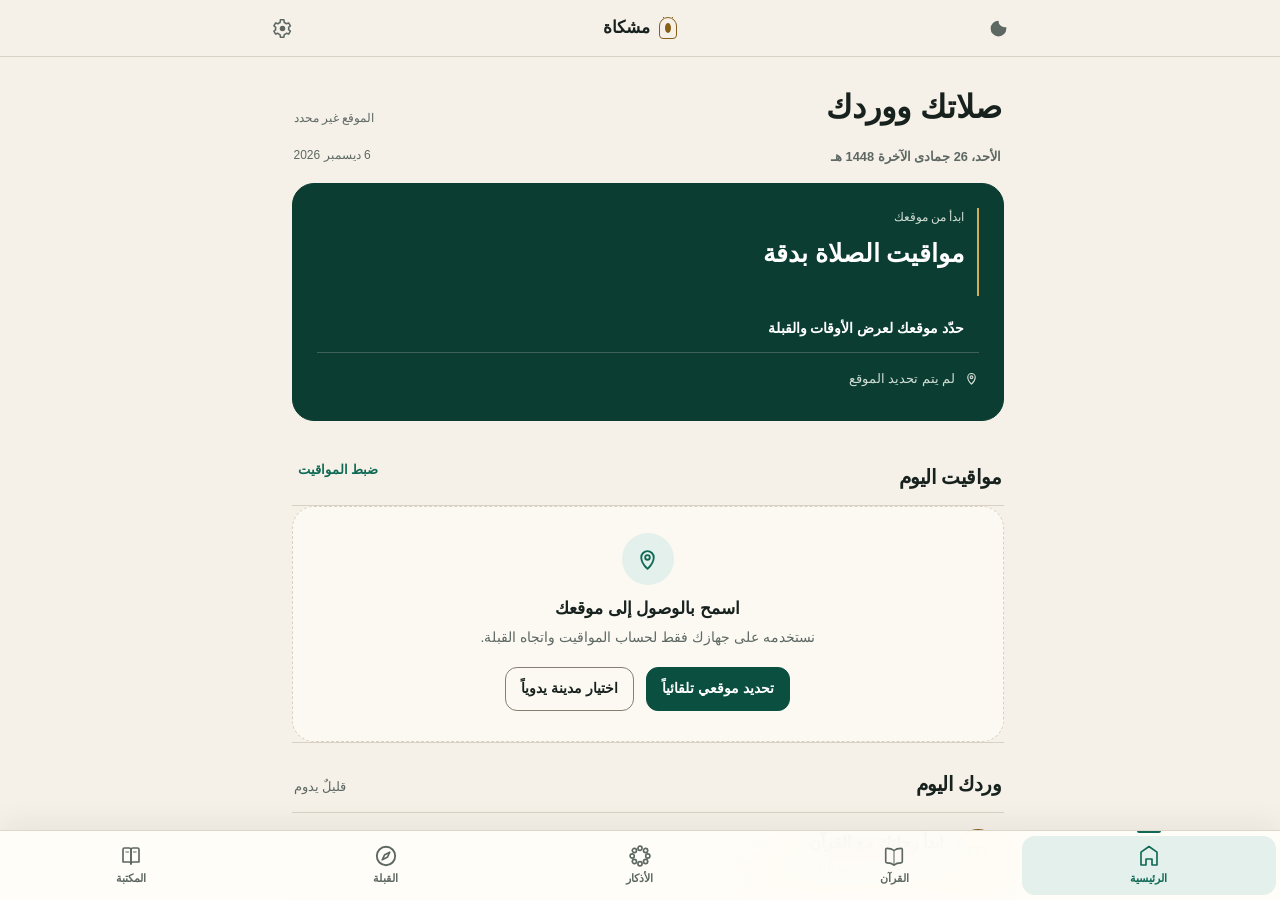
==== commit 33230d66: "Improve Mishkat reading and khatma UX; prepare TestFlight 1.1 (6)" ====
--- a/index.html
+++ b/index.html
@@ -12,7 +12,7 @@
 <meta name="mobile-web-app-capable" content="yes">
 <meta name="apple-mobile-web-app-status-bar-style" content="black-translucent">
 <meta name="apple-mobile-web-app-title" content="مشكاة">
-<link rel="stylesheet" href="styles.css?v=12">
+<link rel="stylesheet" href="styles.css?v=17">
 </head>
 <body>
 
@@ -47,40 +47,36 @@
   <!-- ═══════════ الرئيسية ═══════════ -->
   <section class="view" id="view-home">
     <div class="today-intro">
-      <div><span class="eyebrow">يومك مع مشكاة</span><h1>الصلاة أقرب</h1></div>
+      <div><h1>صلاتك ووردك</h1></div>
       <span class="today-place" id="homePlaceCompact">الموقع غير محدد</span>
     </div>
-
-    <div class="hero mihrab-panel" id="heroCard" aria-labelledby="nextLabel">
-      <span class="mihrab-line" aria-hidden="true"></span>
-      <div class="hero-dates">
-        <div class="hijri" id="hijriDate">—</div>
-        <div class="greg" id="gregDate">—</div>
-      </div>
+    <div class="home-calendar"><div class="hijri" id="hijriDate">—</div><div class="greg" id="gregDate">—</div></div>
+
+    <div class="hero" id="heroCard" aria-labelledby="nextLabel">
       <div class="hero-next">
-        <div class="next-label" id="nextLabel">الصلاة القادمة</div>
-        <div class="next-name" id="nextName">—</div>
-        <div class="next-count" id="nextCountdown" role="timer" aria-live="off">--:--:--</div>
-        <div class="next-at" id="nextAt"></div>
+        <div class="hero-prayer"><div class="next-label" id="nextLabel">الصلاة القادمة</div><div class="next-name" id="nextName">—</div><div class="next-at" id="nextAt"></div></div>
+        <div class="hero-remaining"><span class="next-label">الوقت المتبقي</span><div class="next-count" id="nextCountdown" role="timer" aria-live="off">--:--:--</div></div>
       </div>
       <button class="hero-loc" id="locLabel" type="button" aria-label="عرض إعدادات الموقع">
         <svg viewBox="0 0 24 24" aria-hidden="true"><path d="M12 21s6-5.7 6-11a6 6 0 1 0-12 0c0 5.3 6 11 6 11Z"/><circle cx="12" cy="10" r="2.2"/></svg><span id="locText">لم يتم تحديد الموقع</span>
       </button>
-      <div class="hero-ring" aria-hidden="true"><svg viewBox="0 0 120 120"><circle cx="60" cy="60" r="54" class="ring-bg"/><circle cx="60" cy="60" r="54" class="ring-fg" id="ringFg"/></svg></div>
-    </div>
-
-    <div class="section-heading"><div><span class="eyebrow">من الفجر إلى العشاء</span><h2>صلوات اليوم</h2></div><button class="text-action" id="btnPrayerSettings" type="button">ضبط المواقيت</button></div>
+    </div>
+
+    <div class="section-heading"><h2>مواقيت اليوم</h2><button class="text-action" id="btnPrayerSettings" type="button">ضبط المواقيت</button></div>
     <div class="prayer-list prayer-timeline" id="prayerList"></div>
 
-    <div class="night-card" id="nightCard">
-      <div class="section-heading compact"><div><span class="eyebrow">أوقات إضافية</span><h2>قيام الليل</h2></div></div>
+    <div class="section-heading"><h2>وردك اليوم</h2><span class="muted small">قليلٌ يدوم</span></div>
+    <div id="homeJourney" class="journey-list"></div>
+
+    <details class="night-card disclosure" id="nightCard">
+      <summary><span><b>قيام الليل والإمساك</b><small>منتصف الليل، الثلث الأخير والشروق</small></span></summary>
       <div class="night-grid">
         <div><span>منتصف الليل</span><b id="tMidnight">—</b></div>
         <div><span>الثلث الأخير</span><b id="tLastThird">—</b></div>
         <div><span>الإمساك</span><b id="tImsak">—</b></div>
         <div><span>الشروق</span><b id="tSunriseB">—</b></div>
       </div>
-    </div>
+    </details>
 
     <div class="notif-card action-panel" id="notifCard">
       <div class="action-symbol" aria-hidden="true"><svg viewBox="0 0 24 24"><path d="M18 9a6 6 0 0 0-12 0c0 7-3 7-3 9h18c0-2-3-2-3-9Z"/><path d="M10 21h4"/></svg></div>
@@ -92,10 +88,10 @@
     </div>
 
     <div class="quick-card">
-      <div class="section-heading compact"><div><span class="eyebrow">خطوة صغيرة مستمرة</span><h2>ورد سريع</h2></div></div>
+      <div class="section-heading compact"><h2>أذكار وقراءات</h2></div>
       <div class="quick-grid">
         <button class="quick" data-goto="adhkar:1"><b class="quick-symbol">ص</b><span>أذكار الصباح</span><i>ورد اليوم</i></button>
-        <button class="quick" data-goto="adhkar:2"><b class="quick-symbol">م</b><span>أذكار المساء</span><i>سكينة المساء</i></button>
+        <button class="quick" data-goto="adhkar:1" data-period="evening"><b class="quick-symbol">م</b><span>أذكار المساء</span><i>سكينة المساء</i></button>
         <button class="quick" data-goto="adhkar:27"><b class="quick-symbol">صـ</b><span>بعد الصلاة</span><i>ذكر مختصر</i></button>
         <button class="quick" data-goto="quran:18"><b class="quick-symbol">18</b><span>سورة الكهف</span><i>قراءة الجمعة</i></button>
         <button class="quick" data-goto="quran:36"><b class="quick-symbol">36</b><span>سورة يس</span><i>افتح المصحف</i></button>
@@ -108,19 +104,22 @@
   <section class="view" id="view-quran">
     <div id="quranIndex">
       <div class="screen-intro">
-        <span class="eyebrow">مصحف حفص عن عاصم</span>
+        <span class="eyebrow">مصحف المدينة · حفص عن عاصم</span>
         <h1>القرآن الكريم</h1>
-        <p>تابع وردك، أو افتح سورة من الفهرس.</p>
-      </div>
-      <div class="search-wrap">
-        <input type="search" id="surahSearch" placeholder="ابحث عن سورة أو آية…" aria-label="البحث عن سورة أو آية" autocomplete="off">
-      </div>
+        <p>موضعك محفوظ، وصفحتك أقرب.</p>
+      </div>
+      <div id="lastReadBox"></div>
+      <div class="search-wrap quran-search">
+        <input type="search" id="surahSearch" placeholder="اسم السورة، رقمها، أو كلمات من آية" aria-label="البحث عن سورة أو آية" autocomplete="off">
+        <button type="button" id="btnClearQuranSearch" class="icon-btn hidden" aria-label="مسح البحث"><svg viewBox="0 0 24 24" aria-hidden="true"><path class="stroke" d="m7 7 10 10M17 7 7 17"/></svg></button>
+      </div>
+      <details class="disclosure quran-index-jump"><summary>انتقال إلى صفحة<span>1–604</span></summary><form id="indexPageForm"><label for="indexPageNumber">رقم الصفحة</label><div><input id="indexPageNumber" type="number" inputmode="numeric" min="1" max="604" required placeholder="مثل: 262"><button type="submit" class="btn primary">افتح الصفحة</button></div></form></details>
       <div class="seg" id="quranSeg" role="tablist" aria-label="فهرس القرآن">
         <button class="on" data-mode="surah" role="tab" aria-selected="true">السور</button>
         <button data-mode="juz" role="tab" aria-selected="false">الأجزاء</button>
         <button data-mode="marks" role="tab" aria-selected="false">العلامات</button>
       </div>
-      <div id="lastReadBox"></div>
+      <p id="quranIndexSummary" class="quran-index-summary" role="status">114 سورة</p>
       <div id="surahList" class="surah-list"></div>
       <div id="juzList" class="surah-list hidden"></div>
       <div id="marksList" class="surah-list hidden"></div>
@@ -130,11 +129,15 @@
     <div id="quranReader" class="hidden">
       <div class="reader-bar">
         <button class="icon-btn" id="btnBackIndex" aria-label="العودة إلى فهرس القرآن"><svg viewBox="0 0 24 24" aria-hidden="true"><path class="stroke" d="m10 6 6 6-6 6"/></svg></button>
-        <div class="reader-title"><b id="rdSurahName"></b><small id="rdSurahMeta"></small></div>
+        <button type="button" class="reader-title" id="btnReaderLocation" aria-label="تغيير موضع القراءة"><b id="rdSurahName"></b><small id="rdSurahMeta"></small></button>
+        <button type="button" class="icon-btn" id="btnReaderBookmark" aria-label="حفظ علامة عند موضع القراءة" aria-pressed="false"><svg viewBox="0 0 24 24" aria-hidden="true"><path class="stroke" d="M6 4h12v17l-6-4-6 4Z"/></svg></button>
+        <button class="icon-btn" id="btnReaderFocus" aria-label="قراءة بملء الشاشة" aria-pressed="false"><svg viewBox="0 0 24 24" aria-hidden="true"><path class="stroke" d="M8 3H3v5M16 3h5v5M3 16v5h5M21 16v5h-5"/></svg></button>
         <button class="icon-btn" id="btnReaderMenu" aria-label="خيارات القراءة" aria-expanded="false"><svg viewBox="0 0 24 24" aria-hidden="true"><path class="stroke" d="M5 7h14M8 12h8M10 17h4"/></svg></button>
       </div>
-      <div class="reader-tools hidden" id="readerTools">
-        <section class="reading-scale" aria-labelledby="readerSizeLabel">
+      <div class="reader-tools hidden" id="readerTools" role="region" aria-labelledby="readerToolsTitle">
+        <div class="reader-tools-heading"><h2 id="readerToolsTitle">خيارات القراءة</h2><button class="btn ghost" id="btnCloseReaderTools" type="button">تم</button></div>
+        <div class="seg reader-settings-tabs" role="tablist" aria-label="إعدادات المصحف"><button type="button" class="on" role="tab" aria-selected="true" aria-controls="readerAppearance" data-reader-panel="appearance">المظهر</button><button type="button" role="tab" aria-selected="false" aria-controls="readerNavigation" data-reader-panel="navigation">الانتقال</button><button type="button" role="tab" aria-selected="false" aria-controls="readerAudioSettings" data-reader-panel="audio">التلاوة</button></div>
+        <section class="reading-scale" id="readerAppearance" aria-labelledby="readerSizeLabel">
           <header class="reading-scale__head">
             <div><strong id="readerSizeLabel">حجم المصحف</strong><small id="readerSizeHint">ملائم للصفحة</small></div>
             <output id="readerFontValue" for="readerFontRange">100%</output>
@@ -150,21 +153,35 @@
             <button type="button" data-reader-size="44">كبير</button>
             <button type="button" data-reader-size="60">كبير جدًا</button>
           </div>
-          <div class="reading-scale__preview" aria-hidden="true"><span id="readerFontSample">الرَّحْمَٰنُ</span><i></i></div>
+          <div class="tool-row"><label for="readerThemeSel">المظهر</label><select id="readerThemeSel"><option value="auto">حسب الجهاز</option><option value="light">فاتح</option><option value="dark">داكن</option></select></div>
         </section>
-        <div class="tool-row tool-row--jump"><label for="gotoType">انتقال مباشر</label>
+        <section id="readerNavigation" class="hidden" aria-label="انتقال مباشر">
+        <p class="reader-panel-hint">انتقل دون أن تفقد موضعك؛ يمكنك الرجوع إليه بعد المعاينة.</p>
+        <form id="readerJumpForm" class="tool-row tool-row--jump"><label for="gotoType">انتقال مباشر</label>
           <select id="gotoType" aria-label="نوع الانتقال"><option value="page">صفحة</option><option value="surah">سورة</option><option value="juz">جزء</option><option value="hizb">حزب</option><option value="ayah">آية في السورة الحالية</option></select>
-          <input type="number" id="gotoValue" min="1" max="604" inputmode="numeric" placeholder="الرقم" aria-label="رقم الموضع"><button class="btn tiny" id="btnGoLocation">اذهب</button></div>
-        <div class="tool-row"><span>القارئ</span><select id="reciterSel"></select></div>
+          <input type="number" id="gotoValue" min="1" max="604" dir="ltr" inputmode="numeric" placeholder="الرقم" aria-label="رقم الموضع" required><button type="submit" class="btn primary" id="btnGoLocation">اذهب</button></form>
+        <p class="reader-panel-hint">اسم السورة وأرقام الآيات متاحة أيضًا من الفهرس والبحث.</p>
+        </section>
+        <section id="readerAudioSettings" class="hidden" aria-label="إعدادات التلاوة">
+        <div class="tool-row"><label for="reciterSel">القارئ</label><select id="reciterSel"></select></div>
         <label class="tool-row switch"><input type="checkbox" id="quranAutoScroll"><span>تتبّع الآية تلقائيًا أثناء التلاوة</span></label>
         <label class="tool-row switch"><input type="checkbox" id="quranContinuous"><span>الانتقال للآية التالية تلقائيًا</span></label>
-      </div>
+        <p class="reader-panel-hint">تحتاج التلاوة إلى الإنترنت ما لم يكن المقطع محفوظًا على جهازك.</p>
+        </section>
+      </div>
+      <div class="reader-return hidden" id="readerReturn" role="status"><span id="readerReturnText"></span><button type="button" id="btnReaderReturn">رجوع لموضعي</button><button type="button" id="btnDismissReaderReturn" aria-label="إخفاء الرجوع للموضع السابق">إخفاء</button></div>
       <div id="ayahBox" class="ayah-box"></div>
-      <div class="player" id="player" data-state="idle" aria-live="polite">
+      <nav id="readerDock" class="reader-dock" aria-label="أدوات صفحة المصحف">
+        <button type="button" class="icon-btn" id="btnFollowingPage" aria-label="الصفحة التالية"><svg viewBox="0 0 24 24" aria-hidden="true"><path class="stroke" d="m10 6 6 6-6 6"/></svg></button>
+        <button type="button" id="btnReaderPage" class="reader-page-location" aria-label="انتقال إلى صفحة"><b id="readerPageNumber">1 / 604</b><small>انتقال إلى صفحة</small></button>
+        <button type="button" class="icon-btn" id="btnPreviousPage" aria-label="الصفحة السابقة"><svg viewBox="0 0 24 24" aria-hidden="true"><path class="stroke" d="m14 6-6 6 6 6"/></svg></button>
+        <button type="button" class="reader-listen" id="btnReaderAudio" aria-expanded="false" aria-controls="player"><svg viewBox="0 0 24 24" aria-hidden="true"><path class="stroke" d="M4 14v-3a8 8 0 0 1 16 0v3M4 13h3v7H4a1 1 0 0 1-1-1v-5a1 1 0 0 1 1-1Zm16 0h-3v7h3a1 1 0 0 0 1-1v-5a1 1 0 0 0-1-1Z"/></svg><span>تلاوة</span></button>
+      </nav>
+      <div class="player hidden" id="player" data-state="idle" aria-live="polite">
         <button class="icon-btn" id="btnPrevAyah" aria-label="الآية السابقة"><svg viewBox="0 0 24 24" aria-hidden="true"><path class="stroke" d="M6 5v14M18 6l-8 6 8 6Z"/></svg></button>
         <button class="play-btn" id="btnPlay" aria-label="تشغيل التلاوة"><svg class="icon-play" viewBox="0 0 24 24" aria-hidden="true"><path d="m9 6 9 6-9 6Z"/></svg><svg class="icon-pause" viewBox="0 0 24 24" aria-hidden="true"><path d="M7 5h4v14H7zM13 5h4v14h-4z"/></svg></button>
         <button class="icon-btn" id="btnNextAyah" aria-label="الآية التالية"><svg viewBox="0 0 24 24" aria-hidden="true"><path class="stroke" d="M18 5v14M6 6l8 6-8 6Z"/></svg></button>
-        <div class="player-info"><b id="playerInfo">اضغط زر التشغيل للاستماع بصوت القارئ</b><small id="playerState">جاهز</small></div>
+        <button type="button" class="player-info" id="btnReciterOptions" aria-label="اختيار القارئ وإعداد التلاوة"><b id="playerInfo">اختر التلاوة</b><small id="playerReciter"></small><small id="playerState">جاهز</small></button>
         <button class="btn tiny player-retry hidden" id="btnRetryAudio">إعادة المحاولة</button>
         <button class="icon-btn" id="btnRepeat" title="تكرار الآية" aria-label="تفعيل تكرار الآية" aria-pressed="false"><svg viewBox="0 0 24 24" aria-hidden="true"><path class="stroke" d="M17 3l3 3-3 3M20 6H8a5 5 0 0 0-5 5M7 21l-3-3 3-3M4 18h12a5 5 0 0 0 5-5"/></svg></button>
       </div>
@@ -189,6 +206,7 @@
         <div class="reader-title"><b id="adTitle"></b><small id="adProgress"></small></div>
         <button class="icon-btn" id="btnResetAdhkar" title="إعادة العدّ" aria-label="إعادة عدّ الأذكار"><svg viewBox="0 0 24 24" aria-hidden="true"><path class="stroke" d="M4 4v6h6M5.6 15.5A8 8 0 1 0 6 7.3L4 10"/></svg></button>
       </div>
+      <div class="adhkar-progress"><progress id="adProgressBar" max="100" value="0" aria-label="تقدم الأذكار"></progress><span>المس العدّاد مع كل تكرار</span></div>
       <div id="adhkarItems"></div>
       <button class="btn primary add-dua hidden" id="btnAddDua"><svg viewBox="0 0 24 24" aria-hidden="true"><path class="stroke" d="M12 5v14M5 12h14"/></svg><span>إضافة دعاء</span></button>
     </div>
@@ -221,6 +239,7 @@
 
   <!-- ═══════════ القبلة ═══════════ -->
   <section class="view" id="view-qibla">
+    <div class="screen-intro"><span class="eyebrow">وجهتك إلى الصلاة</span><h1>اتجاه القبلة</h1></div>
     <div class="qibla-wrap">
       <div class="qibla-context"><span class="q-place" id="qPlace">—</span><span class="q-accuracy" id="qAccuracy">جارٍ قياس الدقة</span></div>
 
@@ -230,8 +249,8 @@
         <small id="qGuideSub">وجّه أعلى الجهاز نحو الأمام</small>
       </div>
 
+      <div class="row-btns center" id="qActions"></div>
       <div class="compass mihrab-compass" id="compass">
-        <span class="compass-arch" aria-hidden="true"></span>
         <div class="zone" id="zone"></div>
         <div class="dial" id="dial">
           <span class="card-n">ش</span><span class="card-e">ق</span><span class="card-s">ج</span><span class="card-w">غ</span>
@@ -244,7 +263,6 @@
       </div>
 
       <div class="q-status" id="qStatus" role="status"></div>
-      <div class="row-btns center" id="qActions"></div>
       <details class="q-details">
         <summary>عرض تفاصيل الاتجاه</summary>
         <div class="q-facts">
@@ -279,7 +297,7 @@
       <p>اختر الذكر ثم المس الدائرة مع كل تكرار.</p>
     </div>
     <div class="tasbih-wrap">
-      <select id="tasbihPhrase">
+      <select id="tasbihPhrase" aria-label="الذكر المختار">
         <option>سُبْحَانَ اللهِ</option><option>الْحَمْدُ لِلَّهِ</option><option>اللهُ أَكْبَرُ</option>
         <option>لَا إِلَهَ إِلَّا اللهُ</option><option>أَسْتَغْفِرُ اللهَ</option>
         <option>لَا حَوْلَ وَلَا قُوَّةَ إِلَّا بِاللهِ</option>
@@ -289,7 +307,7 @@
       <button class="counter-btn" id="counterBtn" aria-label="اضغط للتسبيح"><b id="counterVal" aria-live="polite">0</b><small>اضغط للتسبيح</small></button>
       <div class="tasbih-row">
         <button class="btn ghost" id="tasbihReset">تصفير</button>
-        <select id="tasbihTarget"><option value="0">بلا هدف</option><option value="33">33</option><option value="100">100</option><option value="1000">1000</option></select>
+        <select id="tasbihTarget" aria-label="هدف التسبيح"><option value="0">بلا هدف</option><option value="33">33</option><option value="100">100</option><option value="1000">1000</option></select>
         <button class="btn ghost" id="tasbihVibe">اهتزاز: تشغيل</button>
       </div>
       <div class="tasbih-total">المجموع الكلي: <b id="tasbihTotal">0</b></div>
@@ -306,18 +324,22 @@
     <div class="card">
       <h3>الموقع</h3>
       <div class="row"><span>الموقع الحالي</span><b id="setLoc">—</b></div>
-      <div class="row-btns"><button class="btn primary" id="btnAutoLoc">تحديد تلقائي (GPS)</button></div>
-      <div class="grid2">
-        <label>خط العرض<input type="number" step="0.0001" id="inLat"></label>
-        <label>خط الطول<input type="number" step="0.0001" id="inLng"></label>
-      </div>
-      <label>اسم المدينة<input type="text" id="inCity" placeholder="مثال: الرياض"></label>
-      <div class="row-btns"><button class="btn" id="btnSaveLoc">حفظ الموقع يدوياً</button></div>
-      <details><summary>اختيار مدينة جاهزة</summary><select id="citySel"></select></details>
-    </div>
-
-    <div class="card">
-      <h3>طريقة الحساب</h3>
+      <p class="muted small" id="locationMode"></p>
+      <div class="row-btns"><button class="btn primary" id="btnAutoLoc">استخدام موقعي الحالي</button></div>
+      <p id="locationStatus" class="field-status" role="status" hidden></p>
+      <label for="citySel">أو اختر مدينتك<select id="citySel"></select></label>
+      <details id="coordinateDetails"><summary>إدخال الإحداثيات يدويًا</summary>
+        <div class="grid2">
+          <label>خط العرض<input type="number" min="-90" max="90" step="any" inputmode="decimal" id="inLat" aria-describedby="locationStatus"></label>
+          <label>خط الطول<input type="number" min="-180" max="180" step="any" inputmode="decimal" id="inLng" aria-describedby="locationStatus"></label>
+        </div>
+        <label>اسم المدينة<input type="text" id="inCity" placeholder="مثال: الشحر، حضرموت" maxlength="100"></label>
+        <div class="row-btns"><button class="btn" id="btnSaveLoc">حفظ الموقع يدوياً</button></div>
+      </details>
+    </div>
+
+    <details class="card disclosure settings-section" id="calculationSettings">
+      <summary><span><b>حساب المواقيت والتقويم</b><small>الطريقة، مذهب العصر والتعديلات</small></span></summary>
       <label>الطريقة<select id="selMethod"></select></label>
       <label>مذهب العصر<select id="selAsr"><option value="Standard">الجمهور (شافعي/مالكي/حنبلي)</option><option value="Hanafi">الحنفي</option></select></label>
       <label>خطوط العرض العالية<select id="selHigh">
@@ -328,7 +350,7 @@
       <details><summary>تعديل يدوي للمواقيت (بالدقائق)</summary>
         <div class="grid3" id="tuneGrid"></div>
       </details>
-    </div>
+    </details>
 
     <div class="card">
       <h3>التنبيهات</h3>
@@ -336,6 +358,7 @@
       <div class="row-btns"><button class="btn primary" id="btnPerm">طلب الإذن</button></div>
       <label class="switch"><input type="checkbox" id="swNotif"><span>تفعيل تنبيه الصلوات</span></label>
       <label class="switch"><input type="checkbox" id="swAdhan"><span>صوت الأذان مع التنبيه</span></label>
+      <details class="disclosure"><summary>الصوت والتذكير المسبق</summary>
       <label>صوت الأذان<select id="selAdhan">
         <option value="a1">أذان 1</option><option value="a2">أذان 2</option><option value="a3">أذان 3</option>
         <option value="a4">أذان 4</option><option value="a5">أذان 5</option><option value="a6">أذان 6</option>
@@ -346,6 +369,7 @@
         <option value="0">بدون</option><option value="5">5 دقائق</option><option value="10">10 دقائق</option>
         <option value="15">15 دقيقة</option><option value="20">20 دقيقة</option><option value="30">30 دقيقة</option></select></label>
       <label class="switch"><input type="checkbox" id="swAdhkarNotif"><span>تذكير أذكار الصباح والمساء</span></label>
+      </details>
       <p class="muted small" id="webNotifNote">في نسخة الويب على الآيفون: أضف التطبيق إلى الشاشة الرئيسية حتى يسمح النظام بإشعارات الويب.</p>
     </div>
 
@@ -361,17 +385,17 @@
       <label class="switch"><input type="checkbox" id="swKeepAwake"><span>إبقاء الشاشة مضاءة أثناء القراءة</span></label>
     </div>
 
-    <div class="card">
-      <h3>البيانات</h3>
-      <div class="row"><span>حالة العمل بدون إنترنت</span><b id="offlineState">—</b></div>
+    <details class="card disclosure settings-section" id="dataSettings">
+      <summary><span><b>التنزيل والبيانات</b><small>العمل دون إنترنت وإدارة التخزين</small></span></summary>
+      <div class="row"><span>حالة العمل بدون إنترنت</span><b id="offlineState" role="status">—</b></div>
       <div class="row-btns"><button class="btn" id="btnPrecache">تجهيز التطبيق للعمل أوفلاين</button><button class="btn ghost danger" id="btnClear">مسح جميع البيانات</button></div>
-    </div>
-
-    <div class="card about">
-      <h3>عن التطبيق</h3>
-      <p class="muted small">مشكاة — يعمل بالكامل بدون إنترنت. نص المصحف برواية حفص عن عاصم (الرسم العثماني)، والأذكار من حصن المسلم. مواقيت الصلاة محسوبة فلكياً على جهازك، وقد تختلف دقائق عن التقويم المحلي — اعتمد إعلان المسجد عند الاختلاف.</p>
+    </details>
+
+    <details class="card about disclosure settings-section">
+      <summary>عن مشكاة ومصادر المحتوى</summary>
+      <p class="muted small">مشكاة — المصحف برواية حفص عن عاصم، والأذكار من حصن المسلم. المحتوى المحفوظ والمواقيت يعملان دون إنترنت؛ التلاوة والمراجع التي لم تُحفظ تحتاج اتصالًا. مواقيت الصلاة محسوبة على جهازك، وقد تختلف دقائق عن التقويم المحلي.</p>
       <p class="muted small">الإصدار 1.1</p>
-    </div>
+    </details>
   </section>
 </main>
 
@@ -396,14 +420,14 @@
 <div id="toast" role="status" aria-live="polite" aria-atomic="true"></div>
 
 <script src="js/prayer.js?v=5"></script>
-<script src="js/store.js?v=12"></script>
+<script src="js/store.js?v=13"></script>
 <script src="js/quran-core.js?v=12"></script>
-<script src="js/quran.js?v=12"></script>
-<script src="js/adhkar.js?v=8"></script>
-<script src="js/qibla.js?v=5"></script>
-<script src="js/library.js?v=12"></script>
-<script src="js/khatma.js?v=9"></script>
-<script src="js/notify.js?v=6"></script>
-<script src="js/app.js?v=12"></script>
+<script src="js/quran.js?v=17"></script>
+<script src="js/adhkar.js?v=14"></script>
+<script src="js/qibla.js?v=13"></script>
+<script src="js/library.js?v=14"></script>
+<script src="js/khatma.js?v=15"></script>
+<script src="js/notify.js?v=13"></script>
+<script src="js/app.js?v=14"></script>
 </body>
 </html>
--- a/styles.css
+++ b/styles.css
@@ -1,5 +1,5 @@
 /* ═══════════════════════════════════════════════════════════════════════════
-   مشكاة — نظام «محراب اليوم»
+   مشكاة — نظام «رواق يومك»
    هوية عربية إسلامية هادئة، مكوّنات موحّدة، RTL وإتاحة كاملة
    ═══════════════════════════════════════════════════════════════════════════ */
 @font-face{
@@ -24,14 +24,14 @@
   --text:#17211d;
   --text-secondary:#5d6863;
   --border:#d9d1c3;
-  --control-border:#918a7e;
+  --control-border:#857e72;
   --success:#176a50;
   --warning:#8a620f;
   --danger:#a9342e;
   --scrim:rgba(3,18,14,.58);
   --focus:#0b6d57;
-  --shadow-1:0 1px 2px rgba(20,34,29,.04),0 8px 24px rgba(20,34,29,.055);
-  --shadow-2:0 18px 48px rgba(8,55,44,.15);
+  --shadow-1:0 1px 2px rgba(20,34,29,.04);
+  --shadow-2:0 8px 24px rgba(8,55,44,.08);
   --radius-sm:12px;
   --radius-md:16px;
   --radius-lg:22px;
@@ -49,6 +49,15 @@
   --safe-l:env(safe-area-inset-left,0px);
   --content-max:760px;
   --tap:44px;
+  --hero-label:#d3dfd7;
+  --hero-border:#416158;
+  --hero-accent:#d1ad58;
+  --text-xs:.75rem;
+  --text-sm:.875rem;
+  --text-md:1rem;
+  --text-lg:1.25rem;
+  --text-title:2rem;
+  --motion-fast:160ms;
   /* توافق مع الوحدات القديمة والمحتوى المحقون ديناميكيًا */
   --g1:var(--brand-deep);--g2:var(--primary-strong);--g3:var(--primary);
   --gold-2:var(--gold-soft);--bg:var(--background);--bg2:var(--surface-muted);
@@ -71,7 +80,7 @@
   --text:#f1f3ed;
   --text-secondary:#a9b5af;
   --border:#30453d;
-  --control-border:#5d7369;
+  --control-border:#688076;
   --success:#6bc5a6;
   --warning:#e2bf68;
   --danger:#ff9b92;
@@ -91,9 +100,7 @@
   overflow:hidden;
   direction:rtl;
   color:var(--text);
-  background:
-    radial-gradient(circle at 50% -16%,color-mix(in srgb,var(--gold) 8%,transparent),transparent 30rem),
-    var(--background);
+  background:var(--background);
   font-family:-apple-system,BlinkMacSystemFont,"SF Arabic","Geeza Pro","Noto Sans Arabic","Segoe UI",sans-serif;
   line-height:1.65;
   -webkit-font-smoothing:antialiased
@@ -117,7 +124,7 @@
 .empty-mark{width:52px;height:52px;margin:0 auto var(--sp-3);display:grid;place-items:center;border-radius:50%;background:var(--primary-soft);color:var(--primary)}
 .empty-mark svg{width:25px;height:25px;fill:none;stroke:currentColor;stroke-width:1.8;stroke-linecap:round;stroke-linejoin:round}
 
-.skip-link{position:fixed;z-index:1000;top:calc(var(--safe-t) + 8px);right:12px;transform:translateY(-180%);padding:10px 14px;border:1px solid var(--border);border-radius:var(--radius-sm);background:var(--surface);color:var(--text);box-shadow:var(--shadow-1)}
+.skip-link{position:fixed;z-index:1000;top:calc(var(--safe-t) + 8px);right:12px;transform:translateY(calc(-100% - var(--safe-t) - 16px));padding:10px 14px;border:1px solid var(--border);border-radius:var(--radius-sm);background:var(--surface);color:var(--text);box-shadow:var(--shadow-1)}
 .skip-link:focus{transform:none}
 
 /* البداية والشريط العلوي */
@@ -132,20 +139,19 @@
 .splash-note{max-width:320px;text-align:center;font-size:.8125rem;color:rgba(255,255,255,.8)}
 @keyframes splashSlide{0%{transform:translateX(150%)}100%{transform:translateX(-270%)}}
 
-#topbar{position:sticky;top:0;z-index:30;display:block;padding:calc(var(--safe-t) + 6px) max(12px,var(--safe-r)) 6px max(12px,var(--safe-l));color:#fff;background:color-mix(in srgb,var(--brand-deep) 96%,transparent);border-bottom:1px solid rgba(255,255,255,.08);-webkit-backdrop-filter:blur(18px);backdrop-filter:blur(18px)}
+#topbar{position:sticky;top:0;z-index:30;display:block;padding:calc(var(--safe-t) + 6px) max(12px,var(--safe-r)) 6px max(12px,var(--safe-l));color:var(--text);background:var(--background);border-bottom:1px solid var(--border)}
 .topbar-inner{width:100%;max-width:var(--content-max);margin:auto;display:grid;grid-template-columns:44px minmax(0,1fr) 44px;align-items:center;gap:8px}
 .topbar-title{min-width:0;display:flex;align-items:center;justify-content:center;gap:9px;text-align:center;font-size:1.0625rem;font-weight:760;line-height:1.2;white-space:nowrap;overflow:hidden;text-overflow:ellipsis}
-.brand-lantern{position:relative;width:18px;height:22px;border:1.5px solid #e0bf68;border-radius:9px 9px 4px 4px}
-.brand-lantern::before{content:"";position:absolute;width:8px;height:4px;left:50%;top:-5px;transform:translateX(-50%);border:1.5px solid #e0bf68;border-bottom:0;border-radius:6px 6px 0 0}
-.brand-lantern::after{content:"";position:absolute;inset:5px;border-radius:50%;background:#e0bf68;box-shadow:0 0 9px rgba(224,191,104,.55)}
+.brand-lantern{position:relative;width:18px;height:22px;border:1.5px solid var(--gold);border-radius:9px 9px 4px 4px}
+.brand-lantern::before{content:"";position:absolute;width:8px;height:4px;left:50%;top:-5px;transform:translateX(-50%);border:1.5px solid var(--gold);border-bottom:0;border-radius:6px 6px 0 0}
+.brand-lantern::after{content:"";position:absolute;inset:5px;border-radius:50%;background:var(--gold)}
 .icon-btn{width:44px;height:44px;flex:0 0 44px;display:grid;place-items:center;padding:0;border:1px solid var(--control-border);border-radius:var(--radius-sm);background:var(--surface-muted);color:var(--text);cursor:pointer;transition:background-color .16s ease,color .16s ease,transform .12s ease,border-color .16s ease}
 .icon-btn svg{width:21px;height:21px;fill:currentColor}
 .icon-btn svg .stroke{fill:none;stroke:currentColor;stroke-width:1.8;stroke-linecap:round;stroke-linejoin:round}
 .icon-btn:active{transform:scale(.95)}
 .icon-btn.on,.icon-btn[aria-pressed="true"]{border-color:color-mix(in srgb,var(--gold) 55%,var(--border));background:var(--gold-soft);color:var(--gold)}
-#topbar .icon-btn{border-color:rgba(255,255,255,.13);background:rgba(255,255,255,.08);color:#fff}
-#topbar .icon-btn:active{background:rgba(255,255,255,.16)}
-#btnSettingsTop.is-current{visibility:hidden}
+#topbar .icon-btn{border-color:transparent;background:transparent;color:var(--text-secondary)}
+#topbar .icon-btn:active{background:var(--primary-soft)}
 
 .connectivity-banner{position:relative;z-index:25;display:flex;align-items:center;justify-content:center;gap:8px;min-height:44px;padding:8px 16px;color:#fff;background:#70500e;text-align:center;font-size:.78rem;line-height:1.5}
 .connectivity-banner svg{width:19px;height:19px;flex:0 0 auto;fill:none;stroke:currentColor;stroke-width:1.8;stroke-linecap:round}
@@ -161,6 +167,7 @@
 .screen-intro.centered{text-align:center}
 .screen-intro h1,.today-intro h1{margin:2px 0 3px;font-size:clamp(1.55rem,6vw,2rem);line-height:1.3;letter-spacing:-.035em}
 .screen-intro p{max-width:38rem;margin:0;color:var(--text-secondary);font-size:.875rem;line-height:1.7}
+.screen-intro h1,.today-intro h1{font-weight:750;letter-spacing:0}
 .eyebrow{display:block;color:var(--primary);font-size:.72rem;font-weight:800;line-height:1.5;letter-spacing:.02em}
 .section-heading,.today-intro{display:flex;align-items:flex-end;justify-content:space-between;gap:14px;margin:6px 2px 14px}
 .section-heading{margin-top:26px}
@@ -179,68 +186,67 @@
 .btn.primary{border-color:var(--primary-strong);background:var(--primary-strong);color:#fff}
 :root[data-theme="dark"] .btn.primary{border-color:var(--primary);background:var(--primary);color:var(--on-primary)}
 .btn.ghost{background:transparent}
-.btn.tiny{min-height:40px;min-width:44px;padding:7px 11px;font-size:.8125rem}
+.btn.tiny{min-height:44px;min-width:44px;padding:7px 11px;font-size:.8125rem}
 .btn.danger{border-color:color-mix(in srgb,var(--danger) 42%,var(--border));color:var(--danger);background:transparent}
 
 label{display:block;margin:12px 0;color:var(--text-secondary);font-size:.84rem;font-weight:600}
 input,select,textarea{width:100%;min-height:48px;margin-top:6px;padding:10px 12px;border:1px solid var(--control-border);border-radius:var(--radius-sm);background:var(--surface);font-size:1rem;line-height:1.5}
 textarea{min-height:120px;resize:vertical;line-height:1.8}
-input::placeholder,textarea::placeholder{color:color-mix(in srgb,var(--text-secondary) 72%,transparent)}
+input::placeholder,textarea::placeholder{color:var(--text-secondary);opacity:1}
 .grid2{display:grid;grid-template-columns:repeat(2,minmax(0,1fr));gap:12px}
 .grid3{display:grid;grid-template-columns:repeat(3,minmax(0,1fr));gap:8px}
 .grid3 label{margin:5px 0;font-size:.75rem}
 details{margin-top:10px}
 summary{min-height:44px;display:flex;align-items:center;color:var(--primary);font-size:.84rem;font-weight:720;cursor:pointer}
 summary::marker{color:var(--gold)}
+.disclosure>summary{justify-content:space-between;gap:16px;list-style:none;color:var(--text)}
+.disclosure>summary::-webkit-details-marker{display:none}
+.disclosure>summary::after{content:"";width:8px;height:8px;flex:0 0 8px;margin-inline-end:4px;border-inline-end:1.8px solid var(--text-secondary);border-bottom:1.8px solid var(--text-secondary);transform:rotate(45deg);transition:transform .16s ease}
+.disclosure[open]>summary::after{transform:rotate(225deg)}
+.disclosure>summary small{display:block;margin-top:4px;color:var(--text-secondary);font-size:.75rem;font-weight:400}
+.disclosure[open]>summary{margin-bottom:12px}
 .switch{display:flex;align-items:center;gap:12px;min-height:48px;margin:10px 0;color:var(--text);font-size:.91rem}
 .switch input{position:relative;width:50px;height:30px;min-height:30px;flex:0 0 auto;margin:0;padding:0;appearance:none;border:1px solid var(--control-border);border-radius:999px;background:var(--surface-muted);transition:.18s ease}
 .switch input::after{content:"";position:absolute;top:3px;right:3px;width:22px;height:22px;border-radius:50%;background:#fff;box-shadow:0 1px 3px rgba(0,0,0,.2);transition:transform .18s ease}
 .switch input:checked{border-color:var(--primary-strong);background:var(--primary-strong)}
 .switch input:checked::after{transform:translateX(-20px)}
 
-/* الرئيسية — محراب اليوم */
-.hero{position:relative;isolation:isolate;min-height:292px;overflow:hidden;margin:0 0 18px;padding:22px 20px 18px;border:1px solid rgba(229,200,117,.24);border-radius:46% 46% 24px 24px/18% 18% 24px 24px;color:#fff;background:
-  radial-gradient(circle at 50% 20%,rgba(226,197,107,.17),transparent 35%),
-  linear-gradient(150deg,#0a372e,#0d5a48 70%,#146c57);
-  box-shadow:var(--shadow-2)
-}
-.hero::before{content:"";position:absolute;inset:0;z-index:-2;opacity:.16;background:repeating-linear-gradient(135deg,transparent 0 19px,rgba(255,255,255,.045) 19px 20px)}
-.hero>*{position:relative}
-.mihrab-line{position:absolute;z-index:-1;inset:12px;border:1px solid rgba(230,198,111,.34);border-radius:46% 46% 17px 17px/17% 17% 17px 17px;pointer-events:none}
-.hero-dates{text-align:center;margin-bottom:2px}
-.hijri{font-size:1.02rem;font-weight:760}
-.greg{margin-top:1px;color:rgba(255,255,255,.72);font-size:.77rem}
-.hero-next{text-align:center;padding:10px 0 3px}
-.next-label{color:rgba(255,255,255,.76);font-size:.8rem}
-.next-name{margin:1px 0;color:#e8c96f;font-size:clamp(2rem,10vw,2.45rem);font-weight:820;line-height:1.3;letter-spacing:-.035em}
-.next-count{direction:ltr;unicode-bidi:isolate;color:#fff;font-size:clamp(2rem,10vw,2.55rem);font-weight:820;font-variant-numeric:tabular-nums;line-height:1.2;letter-spacing:-.02em}
-.next-at{min-height:22px;margin-top:4px;color:rgba(255,255,255,.8);font-size:.82rem}
-.hero-loc{position:relative;z-index:2;max-width:90%;min-height:44px;margin:8px auto 0;padding:7px 12px;display:flex;align-items:center;justify-content:center;gap:6px;border:1px solid rgba(255,255,255,.14);border-radius:999px;background:rgba(0,0,0,.1);color:rgba(255,255,255,.86);font-size:.76rem;cursor:pointer}
+/* الرئيسية — رواق يومك: موضع واحد مميز، والبقية صفوف هادئة */
+.home-calendar{display:flex;flex-wrap:wrap;justify-content:space-between;gap:4px 12px;margin:0 2px 16px;color:var(--text-secondary)}
+.hijri{font-size:.8rem;font-weight:600}.greg{font-size:.75rem}
+.hero{position:relative;overflow:hidden;margin:0;padding:20px;border:1px solid var(--brand-deep);border-radius:var(--radius-lg);color:#fff;background:var(--brand-deep);box-shadow:none}
+.hero-next{display:grid;grid-template-columns:minmax(0,1fr) auto;gap:12px;align-items:center;padding-bottom:12px}
+.hero-prayer{border-inline-start:2px solid var(--hero-accent);padding-inline-start:var(--sp-3)}
+.hero-remaining{text-align:end}
+:root[data-font="xlarge"] .hero-next{grid-template-columns:1fr}
+:root[data-font="xlarge"] .hero-remaining{text-align:start;padding-inline-start:14px}
+.next-label{color:var(--hero-label);font-size:var(--text-xs)}
+.next-name{margin:4px 0;color:#fff;font-size:2rem;font-weight:750;line-height:1.35}
+.next-count{direction:ltr;unicode-bidi:isolate;margin-top:8px;color:#fff;font-size:clamp(1.65rem,7.5vw,2.3rem);font-weight:650;font-variant-numeric:tabular-nums;line-height:1.3;letter-spacing:-.02em}
+.next-at{min-height:22px;color:var(--hero-label);font-size:.8rem}
+.hero-loc{width:100%;min-height:44px;margin:0;padding:8px 0 0;display:flex;align-items:center;gap:8px;border:0;border-top:1px solid var(--hero-border);border-radius:0;background:transparent;color:var(--hero-label);font-size:.8rem;cursor:pointer;text-align:start}
 .hero-loc svg{width:15px;height:15px;flex:0 0 auto;fill:none;stroke:currentColor;stroke-width:1.8;stroke-linecap:round;stroke-linejoin:round}
-.hero-loc span{white-space:nowrap;overflow:hidden;text-overflow:ellipsis}
-.hero-ring{position:absolute;inset:0;display:grid;place-items:center;opacity:.4;pointer-events:none}
-.hero-ring svg{width:228px;height:228px;transform:rotate(-90deg)}
-.ring-bg{fill:none;stroke:rgba(255,255,255,.12);stroke-width:2}
-.ring-fg{fill:none;stroke:#e3c36d;stroke-width:2.5;stroke-linecap:round;transition:stroke-dashoffset .8s linear}
-.hero.is-empty{min-height:236px;border-radius:26px}
+.hero-loc span{overflow-wrap:anywhere}
+.hero.is-empty .hero-next{grid-template-columns:1fr}
+.hero.is-empty .hero-remaining{text-align:start;padding-inline-start:14px}
+.hero.is-empty .hero-remaining>.next-label{display:none}
 .hero.is-empty .next-name{font-size:1.55rem;margin-top:9px}
 .hero.is-empty .next-count{direction:rtl;font-size:.9rem;line-height:1.7;font-weight:600;letter-spacing:0}
 
 .prayer-list{margin-bottom:12px}
-.prayer-timeline{position:relative;padding-inline-start:2px}
-.prayer-timeline::before{content:"";position:absolute;right:27px;top:30px;bottom:30px;width:1px;background:var(--border)}
-.prayer{position:relative;min-height:64px;display:flex;align-items:center;gap:12px;padding:10px 5px;border-bottom:1px solid color-mix(in srgb,var(--border) 78%,transparent)}
+.prayer-timeline{border-block:1px solid var(--border)}
+.prayer{position:relative;min-height:56px;display:flex;align-items:center;gap:12px;padding:4px;border-bottom:1px solid var(--border)}
 .prayer:last-child{border-bottom:0}
-.prayer.next{margin:3px 0;padding-inline:10px;border:1px solid color-mix(in srgb,var(--primary) 38%,var(--border));border-radius:var(--radius-md);background:var(--surface);box-shadow:var(--shadow-1)}
+.prayer.next{padding-inline:4px;border-inline-start:3px solid var(--primary);background:var(--primary-soft)}
 .prayer.next+.prayer{border-top:0}
-.p-icon{position:relative;z-index:1;width:40px;height:40px;flex:0 0 40px;display:grid;place-items:center;border:1px solid var(--border);border-radius:50%;background:var(--surface);color:var(--primary)}
+.p-icon{width:36px;height:40px;flex:0 0 36px;display:grid;place-items:center;border-radius:var(--radius-sm);color:var(--text-secondary)}
 .p-icon svg{width:20px;height:20px;fill:none;stroke:currentColor;stroke-width:1.7;stroke-linecap:round;stroke-linejoin:round}
 .prayer.next .p-icon{border-color:var(--primary-strong);background:var(--primary-strong);color:#fff}
 :root[data-theme="dark"] .prayer.next .p-icon{border-color:var(--primary);background:var(--primary);color:var(--on-primary)}
 .p-name{min-width:0;flex:1;display:flex;flex-direction:column;font-size:.96rem;font-weight:680}
 .p-name small{color:var(--gold);font-size:.7rem;font-weight:750}
 .p-time{direction:ltr;unicode-bidi:isolate;font-size:1rem;font-weight:760;font-variant-numeric:tabular-nums;white-space:nowrap}
-.p-bell{width:44px;height:44px;flex:0 0 44px;display:grid;place-items:center;padding:0;border:0;border-radius:50%;background:transparent;color:var(--text-secondary);opacity:.68;cursor:pointer}
+.p-bell{width:44px;height:44px;flex:0 0 44px;display:grid;place-items:center;padding:0;border:0;border-radius:50%;background:transparent;color:var(--text-secondary);cursor:pointer}
 .p-bell svg{width:20px;height:20px;fill:none;stroke:currentColor;stroke-width:1.7;stroke-linecap:round;stroke-linejoin:round}
 .p-bell.on{color:var(--gold);opacity:1;background:color-mix(in srgb,var(--gold) 10%,transparent)}
 .p-bell.dim{pointer-events:none;opacity:.25}
@@ -250,6 +256,14 @@
 .need-loc .btn{margin:4px}
 
 .night-card,.quick-card{margin:28px 2px 0}
+.night-card{padding-block:12px;border-block:1px solid var(--border)}
+.journey-list{border-block:1px solid var(--border)}
+.journey{width:100%;display:grid;grid-template-columns:44px minmax(0,1fr) 24px;align-items:center;gap:12px;padding:16px 4px;border:0;background:transparent;color:var(--text);text-align:start;cursor:pointer}
+.journey+.journey{border-top:1px solid var(--border)}
+.journey>span:nth-child(2){min-width:0;display:grid;gap:4px}.journey b{font-size:1rem}.journey small{font-size:.75rem;color:var(--text-secondary);overflow-wrap:anywhere}
+.journey-mark{height:52px;display:grid;place-items:center;border:1px solid var(--gold);border-radius:22px 22px 4px 4px;color:var(--gold)}
+.journey svg{width:22px;height:22px;fill:none;stroke:currentColor;stroke-width:1.7;stroke-linecap:round;stroke-linejoin:round}
+.journey:active{background:var(--primary-soft)}
 .night-grid{display:grid;grid-template-columns:repeat(2,minmax(0,1fr));border-block:1px solid var(--border)}
 .night-grid div{min-height:55px;display:flex;align-items:center;justify-content:space-between;gap:8px;padding:10px 8px}
 .night-grid div:nth-child(odd){border-inline-end:1px solid var(--border)}
@@ -267,7 +281,8 @@
 .quick{position:relative;min-width:0;min-height:82px;display:grid;grid-template-columns:42px minmax(0,1fr);grid-template-rows:auto auto;align-content:center;column-gap:10px;padding:11px 2px;border:0;border-radius:0;background:transparent;text-align:right;color:var(--text);cursor:pointer}
 .quick:nth-child(n+3){border-top:1px solid var(--border)}
 .quick:nth-child(odd){border-inline-end:1px solid var(--border);padding-inline-end:10px}
-.quick-symbol{grid-row:1/3;width:40px;height:40px;display:grid;place-items:center;border:1px solid color-mix(in srgb,var(--gold) 55%,var(--border));border-radius:50%;color:var(--gold);font-size:.82rem!important;font-style:normal;font-weight:820}
+.quick-symbol{grid-row:1/3;width:40px;height:40px;display:grid;place-items:center;color:var(--primary);font-size:.82rem!important;font-style:normal;font-weight:820}
+.quick-symbol svg,.fav b svg{width:23px;height:23px;fill:none;stroke:currentColor;stroke-width:1.7;stroke-linecap:round;stroke-linejoin:round}
 .quick span{min-width:0;color:var(--text);font-size:.84rem;font-weight:750;line-height:1.45;text-align:right}
 .quick i{color:var(--text-secondary);font-size:.7rem;font-style:normal;line-height:1.4}
 .quick:active{background:var(--primary-soft)}
@@ -286,16 +301,15 @@
 .surah-item:last-child,.cat-item:last-child{border-bottom:0}
 .surah-item:active,.cat-item:active{background:var(--primary-soft)}
 .num{position:relative;width:38px;height:38px;flex:0 0 38px;display:grid;place-items:center}
-.num::before{content:"";position:absolute;inset:4px;border:1px solid color-mix(in srgb,var(--gold) 65%,var(--border));border-radius:9px;transform:rotate(45deg)}
+.num::before{content:"";position:absolute;inset:2px;border:1px solid var(--border);border-radius:16px 16px 4px 4px}
 .num i{position:relative;color:var(--primary);font-size:.75rem;font-style:normal;font-weight:780}
 .info{min-width:0;flex:1;display:flex;flex-direction:column}
 .info b{font-size:.96rem;line-height:1.5}
 .info small,.pg{color:var(--text-secondary);font-size:.73rem;line-height:1.5}
 .pg.del{min-width:44px;min-height:44px;display:grid;place-items:center;color:var(--danger);font-size:1rem;cursor:pointer}
 .chev{color:var(--gold);font-size:1.35rem}
-.last-read{position:relative;width:100%;overflow:hidden;display:flex;align-items:center;justify-content:space-between;gap:12px;margin-bottom:12px;padding:14px 16px;border:1px solid rgba(225,193,104,.24);border-radius:var(--radius-md);background:var(--primary-strong);color:#fff;text-align:right;cursor:pointer;box-shadow:0 10px 26px rgba(8,70,55,.14)}
-.last-read::after{content:"";position:absolute;left:-28px;top:-38px;width:96px;height:96px;border:1px solid rgba(229,199,116,.3);border-radius:50%}
-.last-read b{font-size:.96rem}.last-read small{color:rgba(255,255,255,.76)}
+.last-read{width:100%;display:flex;flex-direction:column;align-items:flex-start;gap:4px;margin-bottom:20px;padding:16px;border:1px solid var(--border);border-inline-start:3px solid var(--gold);border-radius:var(--radius-sm);background:var(--surface);color:var(--text);text-align:right;cursor:pointer}
+.last-read b{font-size:1rem}.last-read span{font-size:.75rem;color:var(--text-secondary)}
 .res-h{padding:12px 4px 7px;color:var(--text-secondary);font-size:.8rem}
 .res-ayah{display:block;width:100%;margin-bottom:8px;padding:13px;border:1px solid var(--border);border-radius:var(--radius-md);background:var(--surface);color:var(--text);text-align:right;cursor:pointer}
 .res-ayah .q{margin:0 0 6px;font-family:"AmiriQuran",serif;font-size:1.25rem;line-height:2}
@@ -310,14 +324,23 @@
 .fav.mine b{border-color:rgba(240,212,133,.55);color:#f0d485}
 
 /* قارئ القرآن */
-.reader-bar{position:sticky;top:0;z-index:12;display:flex;align-items:center;gap:8px;margin:0 0 12px;padding:7px;border:1px solid var(--border);border-radius:var(--radius-md);background:color-mix(in srgb,var(--surface) 94%,transparent);box-shadow:var(--shadow-1);-webkit-backdrop-filter:blur(16px);backdrop-filter:blur(16px)}
-.reader-title{min-width:0;flex:1;display:flex;flex-direction:column;align-items:center;text-align:center}
-.reader-title b{max-width:100%;font-size:.96rem;white-space:nowrap;overflow:hidden;text-overflow:ellipsis}
+.reader-bar{position:sticky;top:0;z-index:12;display:flex;align-items:center;gap:8px;margin:0 0 12px;padding:8px 0;border-bottom:1px solid var(--border);background:var(--background)}
+.reader-bar .icon-btn{border-color:transparent;background:transparent;color:var(--primary)}
+.reading-focus #topbar,.reading-focus #tabbar{display:none}
+.reading-focus #app{height:100%;padding-top:var(--safe-t);padding-bottom:calc(90px + var(--safe-b))}
+.reading-focus .player{bottom:calc(8px + var(--safe-b))}
+.reading-focus #toast{bottom:calc(86px + var(--safe-b))}
+.reading-focus .connectivity-banner{position:fixed;top:var(--safe-t);inset-inline:0}
+.reading-focus.is-offline #app{padding-top:calc(var(--safe-t) + 44px)}
+.reader-title{min-width:0;min-height:44px;flex:1;display:flex;flex-direction:column;align-items:center;justify-content:center;text-align:center;border:0;padding:0;background:transparent;color:var(--text);cursor:pointer}
+.reader-title b{max-width:100%;font-size:.96rem;line-height:1.6;overflow-wrap:anywhere}
 .reader-title small{color:var(--text-secondary);font-size:.7rem}
-.reader-tools{margin-bottom:12px;padding:8px 14px;border:1px solid var(--border);border-radius:var(--radius-md);background:var(--surface)}
+.reader-tools{position:fixed;z-index:25;inset-inline:12px;bottom:max(calc(var(--reader-dock-bottom) + 64px),calc(var(--keyboard-inset,0px) + 12px));max-width:calc(var(--content-max) - 24px);height:min(410px,52dvh,calc(100dvh - var(--keyboard-inset,0px) - var(--safe-t) - 110px));overflow:auto;overscroll-behavior:contain;margin-inline:auto;padding:8px 16px 12px;border:1px solid var(--control-border);border-radius:var(--radius-lg);background:var(--surface);box-shadow:var(--shadow-2)}
+.reader-tools-heading{position:sticky;top:-8px;z-index:1;display:flex;align-items:center;justify-content:space-between;gap:12px;padding-block:4px;background:var(--surface);border-bottom:1px solid var(--border)}
+.reader-tools-heading h2{margin:0;font-size:1rem}.reader-tools-heading .btn{border-color:transparent;color:var(--primary)}
 .reading-scale{padding:8px 0 13px;border-bottom:1px solid var(--border)}
 .reading-scale__head{display:flex;align-items:flex-start;justify-content:space-between;gap:12px;margin-bottom:8px}
-.reading-scale__head>div{min-width:0;display:grid;gap:1px}.reading-scale__head strong{font-size:.9rem}.reading-scale__head small{color:var(--text-secondary);font-size:.7rem;line-height:1.5}
+.reading-scale__head>div{min-width:0;display:grid;gap:1px}.reading-scale__head strong{font-size:.9rem}.reading-scale__head small{min-height:3em;color:var(--text-secondary);font-size:.7rem;line-height:1.5}
 .reading-scale output,.settings-reading-scale output{min-width:58px;padding:3px 8px;border:1px solid color-mix(in srgb,var(--primary) 25%,var(--border));border-radius:8px;background:var(--primary-soft);color:var(--primary-strong);font-size:.8rem;font-weight:800;font-variant-numeric:tabular-nums;text-align:center;direction:ltr}
 :root[data-theme="dark"] .reading-scale output,:root[data-theme="dark"] .settings-reading-scale output{color:var(--focus)}
 .reading-scale__control{display:grid;grid-template-columns:48px minmax(0,1fr) 48px;align-items:center;gap:10px;direction:rtl}
@@ -335,17 +358,19 @@
 .reading-scale__presets button{min-width:0;min-height:44px;padding:5px 3px;border:1px solid transparent;border-radius:8px;background:transparent;color:var(--text-secondary);font-size:.7rem;font-weight:700;cursor:pointer}
 .reading-scale__presets button.on{border-color:color-mix(in srgb,var(--primary) 34%,var(--border));background:var(--primary-soft);color:var(--primary-strong)}
 :root[data-theme="dark"] .reading-scale__presets button.on{color:var(--focus)}
-.reading-scale__preview{height:42px;display:flex;align-items:center;justify-content:center;gap:10px;margin-top:5px;overflow:hidden;color:var(--primary);font-family:"AmiriQuran",serif}
-.reading-scale__preview span{line-height:1;transition:font-size .16s ease}.reading-scale__preview i{position:relative;width:64px;height:1px;background:linear-gradient(to left,var(--gold),transparent)}.reading-scale__preview i::after{content:"";position:absolute;top:-3px;right:0;width:7px;height:7px;border-radius:50%;background:var(--gold)}
+.reading-scale__preview{min-height:56px;display:flex;align-items:center;justify-content:center;gap:10px;margin-top:var(--sp-1);padding-block:var(--sp-2);color:var(--primary);font-family:"AmiriQuran",serif}
+.reading-scale__preview span{line-height:1.8;transition:font-size .16s ease}.reading-scale__preview i{position:relative;width:64px;height:1px;background:linear-gradient(to left,var(--gold),transparent)}.reading-scale__preview i::after{content:"";position:absolute;top:-3px;right:0;width:7px;height:7px;border-radius:50%;background:var(--gold)}
 .tool-row{min-height:50px;display:flex;align-items:center;gap:8px;padding:7px 0;border-bottom:1px solid var(--border);font-size:.84rem}
 .tool-row:last-child{border-bottom:0}
 .tool-row>span{min-width:86px;flex:1;color:var(--text-secondary)}
 .tool-row input[type="number"]{width:76px;min-height:44px;margin:0}
 .tool-row select{max-width:58%;min-height:44px;margin:0}
-.tool-row--jump{grid-template-columns:minmax(72px,.7fr) minmax(112px,1.2fr) 78px auto}
+.tool-row--jump{display:grid;grid-template-columns:minmax(72px,.7fr) minmax(112px,1.2fr) 78px auto}
 .tool-row--jump label{color:var(--text-secondary)}
 .tool-row--jump select{max-width:none;width:100%}
 .tool-row--jump input[type="number"]{width:100%;font-variant-numeric:tabular-nums}
+#gotoValue{appearance:textfield;text-align:center;padding-inline:6px;font-size:max(16px,.875rem)}
+#gotoValue::-webkit-inner-spin-button,#gotoValue::-webkit-outer-spin-button{appearance:none;margin:0}
 .ayah-box{min-height:55vh;padding:18px 15px 96px;border:1px solid color-mix(in srgb,var(--gold) 38%,var(--border));border-radius:var(--radius-lg);background:var(--surface);box-shadow:var(--shadow-1);font-family:"AmiriQuran",serif}
 .surah-head{text-align:center;margin-bottom:15px}
 .frame{position:relative;padding:10px;border:1px solid color-mix(in srgb,var(--gold) 70%,var(--border));border-radius:14px;background:color-mix(in srgb,var(--gold) 5%,var(--surface))}
@@ -378,6 +403,59 @@
 .player[data-state="error"]{border-color:color-mix(in srgb,var(--danger) 45%,var(--border))}.player[data-state="error"] .player-info b{color:var(--danger)}
 .player-retry{flex:0 0 auto;white-space:nowrap}
 
+/* المصحف أولًا: فهرس قابل للاستئناف وأدوات قراءة سياقية، بلا تغيير للأصول. */
+#quranIndex .screen-intro{padding-bottom:12px}
+#quranIndex .screen-intro p{display:none}
+#quranIndex .last-read{display:flex;flex-direction:row;align-items:center;gap:16px;margin-bottom:16px;padding:16px;background:var(--primary-soft);border:0;border-inline-start:3px solid var(--gold)}
+#quranIndex .last-read-copy{flex:1;min-width:0;display:flex;flex-direction:column;gap:4px}
+#quranIndex .last-read-copy>b{font-size:1.25rem;color:var(--text)}
+#quranIndex .last-read-copy small{font-size:var(--text-xs);color:var(--primary)}
+.bookmark-symbol{display:grid;place-items:center;flex:0 0 32px;color:var(--gold)}
+.bookmark-symbol svg,.quran-delete-mark svg{width:24px;height:24px;fill:none;stroke:currentColor;stroke-width:1.6;stroke-linejoin:round}
+.quran-search .icon-btn{position:absolute;inset-inline-end:4px;top:50%;transform:translateY(-50%);background:var(--surface);border:0;color:var(--text-secondary)}
+.quran-search.has-query::before,.quran-search.has-query::after{display:none}
+.quran-search input::-webkit-search-cancel-button{display:none}
+.quran-index-jump{margin-bottom:16px;border-bottom:1px solid var(--border);padding-inline:4px}
+.quran-index-jump>summary{font-size:var(--text-sm);font-weight:700}.quran-index-jump>summary span{margin-inline-start:auto;color:var(--text-secondary);font-size:var(--text-xs);direction:ltr}
+#indexPageForm{padding-bottom:16px}#indexPageForm>div{display:flex;align-items:center;gap:12px}#indexPageNumber{min-width:0;flex:1;margin:0;direction:ltr}
+.quran-index-summary{margin:0 4px 12px;color:var(--text-secondary);font-size:var(--text-xs)}
+.quran-bookmark-row{display:flex;align-items:center;border-bottom:1px solid var(--border);padding-inline-end:8px;gap:4px}.quran-bookmark-row>.surah-item{border:0;min-width:0;flex:1}.quran-bookmark-row:last-child{border-bottom:0}
+.quran-bookmark-row .quran-delete-mark{color:var(--danger);background:transparent;border:0}
+.quran-empty{padding:28px 20px;text-align:center}.quran-empty>b{font-size:1rem}.quran-empty p{margin:8px 0 0;font-size:var(--text-sm);line-height:1.8;color:var(--text-secondary)}
+.quran-mark-feedback,.reader-return{display:flex;align-items:center;gap:8px;padding:8px 12px;background:var(--primary-soft);color:var(--primary);font-size:var(--text-sm)}
+.quran-mark-feedback>span,.reader-return>span{flex:1;min-width:0}
+.quran-mark-feedback>button,.reader-return>button{min-height:44px;min-width:44px;padding:8px;border:0;border-radius:8px;background:transparent;color:var(--primary);font-weight:700;font-size:var(--text-xs);cursor:pointer}
+.reader-return{margin-bottom:12px;flex-wrap:wrap;border-radius:var(--radius-sm)}
+.reader-return>span{flex:1 1 10rem}
+body[data-view="quran"]:has(#quranReader:not(.hidden)) #topbar{display:none}
+body[data-view="quran"]:has(#quranReader:not(.hidden)) #app{height:calc(100% - var(--safe-t));margin-top:var(--safe-t);padding-top:0;scroll-padding-bottom:calc(220px + var(--safe-b))}
+body[data-view="quran"].is-offline:has(#quranReader:not(.hidden)) #app{height:calc(100% - var(--safe-t) - 44px);margin-top:calc(var(--safe-t) + 44px)}
+body[data-view="quran"]:has(#quranReader:not(.hidden)) #connectivityBanner{position:fixed;top:var(--safe-t);inset-inline:0;z-index:24}
+#quranReader{--reader-dock-bottom:calc(76px + var(--safe-b));padding-bottom:64px}
+.reading-focus #quranReader{--reader-dock-bottom:calc(8px + var(--safe-b))}
+#quranReader.audio-expanded{padding-bottom:144px}
+#quranReader .reader-bar{gap:4px;margin-bottom:8px;padding-top:0}
+#btnReaderBookmark[aria-pressed="true"]{background:var(--gold-soft);color:var(--gold)}
+#btnReaderBookmark[aria-pressed="true"] path{fill:currentColor;stroke:var(--gold-soft)}
+#quranReader .reader-bar .icon-btn:active{transform:none;background:var(--primary-soft)}
+.reader-dock{position:fixed;z-index:22;inset-inline:12px;bottom:var(--reader-dock-bottom);max-width:736px;margin-inline:auto;display:flex;align-items:center;gap:8px;padding:8px;border:1px solid var(--border);border-radius:var(--radius-md);background:var(--surface)}
+.reader-dock .icon-btn{border:0;background:transparent;color:var(--primary)}
+.reader-dock .icon-btn:disabled{color:var(--text-secondary);opacity:.45;cursor:default}
+.reader-page-location{min-width:44px;min-height:44px;flex:1;display:flex;flex-direction:column;align-items:center;gap:2px;border:0;background:transparent;color:var(--text);cursor:pointer}
+.reader-page-location b{font-size:.9rem;direction:ltr;font-variant-numeric:tabular-nums}.reader-page-location small{font-size:.7rem;color:var(--text-secondary)}
+.reader-listen{min-width:60px;min-height:44px;display:flex;align-items:center;justify-content:center;gap:8px;padding:8px;border:0;border-inline-start:1px solid var(--border);background:transparent;color:var(--primary);font-size:var(--text-xs);cursor:pointer}
+.reader-listen svg{width:20px;height:20px;fill:none;stroke:currentColor;stroke-width:1.7}.reader-listen[aria-expanded="true"]{background:var(--primary-soft);border-radius:8px}
+#quranReader .player{bottom:calc(var(--reader-dock-bottom) + 68px);background:var(--surface);box-shadow:var(--shadow-1);backdrop-filter:none;-webkit-backdrop-filter:none;flex-wrap:wrap}
+#quranReader .player-info{border:0;background:transparent;min-height:44px;min-width:70px;padding:4px;cursor:pointer;color:var(--primary)}
+#quranReader .player-info b{font-size:var(--text-xs)}#quranReader .player-info small{font-size:.7rem;line-height:1.5}
+.reader-settings-tabs{margin:12px 0 4px}.reader-settings-tabs button{font-size:var(--text-xs);min-height:44px}
+#readerTools .tool-row{flex-wrap:wrap}#readerTools .tool-row select{max-width:100%;min-width:0;flex:1}
+#readerTools .tool-row--jump{display:grid;grid-template-columns:minmax(0,1fr) 84px;gap:12px;padding-block:12px}
+#readerTools .tool-row--jump label{grid-column:1/-1}#gotoType{grid-column:1/-1}#btnGoLocation{min-height:48px}
+.reader-panel-hint{margin:12px 0;font-size:var(--text-sm);color:var(--text-secondary);line-height:1.7}
+.mushaf-page-hint{margin:16px auto;font:var(--text-xs)/1.8 -apple-system,sans-serif;color:var(--text-secondary);text-align:center}
+@media(max-width:360px){#quranReader .reader-bar{gap:0}#quranReader .reader-title b{font-size:.85rem}#quranReader .reader-title small{font-size:.65rem}.reader-dock{gap:4px}.reader-listen{min-width:44px;flex-direction:column;gap:0;padding:0}.reader-return{padding:8px}.reader-return>span{flex-basis:100%}}
+
 /* الأوراق السفلية وحالات الإجراءات */
 .sheet{position:fixed;inset:0;z-index:60;display:flex;align-items:flex-end;padding-inline:var(--safe-r) var(--safe-l);background:var(--scrim);opacity:0;transition:opacity .22s ease;-webkit-backdrop-filter:blur(3px);backdrop-filter:blur(3px)}
 .sheet.show{opacity:1}
@@ -401,7 +479,13 @@
 .dhikr{margin:0;padding:18px 4px;border-bottom:1px solid var(--border);background:transparent;cursor:pointer;transition:opacity .18s ease,background-color .18s ease}
 .dhikr:first-child{border-top:1px solid var(--border)}
 .dhikr:active{background:color-mix(in srgb,var(--primary-soft) 60%,transparent)}
-.dhikr.done{opacity:.58}
+.dhikr.done{border-inline-start:3px solid var(--success);padding-inline-start:12px}
+.adhkar-progress{display:grid;gap:8px;margin:4px 0 20px;color:var(--text-secondary);font-size:.75rem}
+.adhkar-progress progress{appearance:none;width:100%;height:6px;border:0;border-radius:8px;overflow:hidden;background:var(--surface-muted)}
+.adhkar-progress progress::-webkit-progress-bar{background:var(--surface-muted)}
+.adhkar-progress progress::-webkit-progress-value{background:var(--primary);border-radius:8px;transition:width .2s ease}
+.adhkar-progress progress::-moz-progress-bar{background:var(--primary)}
+.khatma-new,.library-sources{margin-top:20px;padding:12px 4px;border-block:1px solid var(--border)}
 .dtext{margin:0 0 11px;font-family:"AmiriQuran",serif;font-size:clamp(1.22rem,5vw,1.45rem);line-height:2.15;text-align:right}
 .dtitle{margin:0 0 8px;color:var(--primary);font-family:inherit;font-size:.84rem;font-weight:750}
 .dfoot{display:flex;align-items:center;gap:8px;padding-top:3px}
@@ -433,13 +517,9 @@
 .q-guide small{display:block;margin-top:4px;color:var(--text-secondary);font-size:.86rem;line-height:1.6}
 .q-guide.near b{color:var(--gold)}
 .q-guide.ok b{color:var(--success)}
-.compass{position:relative;width:min(84vw,360px);aspect-ratio:1;margin:4px auto 0;display:grid;place-items:center;border:1px solid color-mix(in srgb,var(--gold) 48%,var(--border));border-radius:50%;background:
-  radial-gradient(circle at 50% 48%,var(--surface) 0 48%,color-mix(in srgb,var(--gold) 6%,var(--surface)) 64%,var(--background) 100%);
-  box-shadow:0 20px 48px rgba(8,56,44,.1),inset 0 0 0 9px var(--background),inset 0 0 0 10px color-mix(in srgb,var(--gold) 22%,var(--border));transition:border-color .2s ease,box-shadow .2s ease
-}
-.compass-arch{position:absolute;inset:16px;border:1px solid color-mix(in srgb,var(--gold) 32%,transparent);border-radius:50%;pointer-events:none}
+.compass{position:relative;width:min(84vw,360px);aspect-ratio:1;margin:12px auto 0;display:grid;place-items:center;border:1px solid var(--control-border);border-radius:50%;background:var(--surface);transition:border-color .2s ease}
 .compass.close{border-color:var(--gold)}
-.compass.aligned{border-color:var(--success);box-shadow:0 18px 46px color-mix(in srgb,var(--success) 17%,transparent),inset 0 0 0 9px var(--background),inset 0 0 0 10px color-mix(in srgb,var(--success) 32%,var(--border))}
+.compass.aligned{border:2px solid var(--success)}
 .zone{position:absolute;inset:10px;border-radius:50%;pointer-events:none;background:conic-gradient(from -5deg,color-mix(in srgb,var(--gold) 18%,transparent) 0 10deg,transparent 10deg);transition:transform .12s linear}
 .compass.aligned .zone{background:conic-gradient(from -5deg,color-mix(in srgb,var(--success) 22%,transparent) 0 10deg,transparent 10deg)}
 .dial{position:absolute;inset:10px;transition:transform .12s linear}
@@ -453,8 +533,8 @@
 .ticks i.mid{height:10px;background:color-mix(in srgb,var(--text-secondary) 58%,var(--border))}
 .ticks i.big{width:2px;height:14px;background:var(--primary)}
 .needle{position:absolute;inset:10px;display:grid;place-items:start center;padding-top:10px;transition:transform .12s linear}
-.needle .kaaba{width:42px;height:42px;transform:rotate(var(--anti,0deg));filter:drop-shadow(0 4px 6px rgba(0,0,0,.2))}
-.needle .kaaba svg{display:block;width:100%;height:100%;fill:#171b19}
+.needle .kaaba{width:42px;height:42px;transform:rotate(var(--anti,0deg))}
+.needle .kaaba svg{display:block;width:100%;height:100%;fill:var(--text);stroke:var(--surface);stroke-width:.75}
 .needle .kaaba .gold{fill:var(--gold)}
 .needle .kaaba .door{fill:#765b22}
 .needle .stem{position:absolute;top:51px;left:50%;width:2px;height:calc(50% - 60px);margin-left:-1px;background:linear-gradient(var(--gold),transparent)}
@@ -465,13 +545,13 @@
 .fixed-marker svg{width:22px;height:22px;fill:currentColor}
 .compass.aligned .fixed-marker{color:var(--success)}
 .q-center{position:absolute;z-index:2;display:grid;place-items:center;pointer-events:none}
-.q-center b{direction:ltr;unicode-bidi:isolate;color:var(--text-secondary);font-size:1.9rem;font-weight:800;font-variant-numeric:tabular-nums;opacity:.58;transform:translateY(40px)}
+.q-center b{direction:ltr;unicode-bidi:isolate;color:var(--text-secondary);font-size:1.75rem;font-weight:600;font-variant-numeric:tabular-nums;transform:translateY(40px)}
 .compass.aligned .q-center b{color:var(--success);opacity:.86}
 .q-status{max-width:450px;margin:18px auto 8px;padding:11px 14px;border-radius:var(--radius-sm);color:var(--text-secondary);font-size:.8rem;line-height:1.7;text-align:center}
 .q-status:empty{display:none}
 .q-status.warn{border:1px solid color-mix(in srgb,var(--warning) 45%,var(--border));background:color-mix(in srgb,var(--gold) 8%,var(--surface));color:var(--text)}
 .q-status.ok{color:var(--success)}
-.qibla-wrap>.row-btns{justify-content:center}.qibla-wrap>.row-btns .btn{min-width:140px}
+.qibla-wrap>.row-btns{justify-content:center;margin:0 0 24px}.qibla-wrap>.row-btns .btn{min-width:140px}
 .q-details{margin-top:16px;padding-top:6px;border-top:1px solid var(--border)}
 .q-details summary{justify-content:center;color:var(--text-secondary)}
 .q-facts{display:grid;grid-template-columns:repeat(3,minmax(0,1fr));margin-top:4px;border-top:1px solid var(--border)}
@@ -485,7 +565,7 @@
 /* السبحة */
 .tasbih-wrap{display:flex;flex-direction:column;align-items:center;gap:20px;padding-top:8px}
 #tasbihPhrase{max-width:390px;margin:0;text-align:center;font-family:"AmiriQuran",serif;font-size:1.12rem}
-.counter-btn{position:relative;width:min(66vw,260px);aspect-ratio:1;display:flex;flex-direction:column;align-items:center;justify-content:center;gap:4px;border:1px solid color-mix(in srgb,var(--gold) 55%,var(--primary-strong));border-radius:50%;background:var(--primary-strong);color:#fff;box-shadow:0 20px 46px rgba(8,69,54,.2);cursor:pointer;transition:transform .1s ease}
+.counter-btn{position:relative;width:min(66vw,260px);aspect-ratio:1;display:flex;flex-direction:column;align-items:center;justify-content:center;gap:4px;border:1px solid var(--primary-strong);border-radius:50%;background:var(--primary-strong);color:#fff;cursor:pointer;transition:transform .1s ease}
 :root[data-theme="dark"] .counter-btn{background:var(--primary-strong)}
 .counter-btn::before{content:"";position:absolute;inset:11px;border:1px solid rgba(231,199,111,.34);border-radius:50%}
 .counter-btn:active{transform:scale(.97)}
@@ -511,7 +591,7 @@
 .library-books{overflow:hidden;border:1px solid var(--border);border-radius:var(--radius-lg);background:var(--surface)}
 .library-book{position:relative;display:grid;grid-template-columns:minmax(0,1fr) auto;align-items:center;gap:10px;min-height:112px;padding:14px;border-bottom:1px solid var(--border)}
 .library-book:last-child{border-bottom:0}
-.library-book::before{content:"";width:8px;align-self:stretch;grid-column:2;grid-row:1;border:1px solid color-mix(in srgb,var(--gold) 65%,var(--border));border-radius:8px 8px 2px 2px;background:var(--primary-strong)}
+.library-book::before{content:"";width:64px;height:88px;align-self:center;grid-column:2;grid-row:1;border:1px solid var(--gold);border-inline-start:5px solid var(--gold);border-radius:3px 14px 14px 3px;background:var(--brand-deep)}
 .library-book__body{grid-column:1;grid-row:1;width:100%;padding:0;border:0;background:transparent;color:var(--text);text-align:right;cursor:pointer}
 .library-book__body small{color:var(--gold);font-size:.68rem}.library-book__body h3{margin:2px 0;font-size:1.02rem}.library-book__body p{margin:0;color:var(--text-secondary);font-size:.78rem}.library-book__body span{display:block;margin-top:5px;color:var(--text-secondary);font-size:.7rem}
 .library-book__action{grid-column:1/-1;display:flex;justify-content:flex-start}
@@ -529,24 +609,62 @@
 .khatma-row{position:relative!important;width:100%;display:grid!important;grid-template-columns:minmax(0,1fr) auto;gap:3px 12px!important;padding:15px!important;border:0!important;border-bottom:1px solid var(--border)!important;border-radius:0!important;background:transparent!important;color:var(--text)!important;text-align:right!important}
 .khatma-row:last-child{border-bottom:0!important}.khatma-row__status{grid-column:1/-1;color:var(--gold);font-size:.68rem}.khatma-row strong{font-size:1rem}.khatma-row small{grid-column:1;color:var(--text-secondary);font-size:.72rem}.khatma-row>b{grid-column:2;grid-row:2/4;align-self:center;color:var(--primary);font-size:1.15rem}
 .khatma-progress{grid-column:1/-1;height:5px;overflow:hidden;margin-top:8px;border-radius:5px;background:var(--surface-muted)}
-.khatma-progress i{display:block;height:100%;border-radius:inherit;background:linear-gradient(90deg,var(--primary),var(--gold));transition:width .25s ease}
-.khatma-form{margin-top:18px;padding:18px 15px;border:1px solid var(--border);border-radius:var(--radius-lg);background:var(--surface);box-shadow:var(--shadow-1)}
+.khatma-progress i{display:block;height:100%;border-radius:inherit;background:var(--primary);transition:width .25s ease}
+.khatma-form{margin-top:16px;padding:0;border:0;background:transparent;box-shadow:none}
 .khatma-form h3{font-size:1.12rem;color:var(--primary)}
-.khatma-form__intro{display:flex;align-items:flex-start;justify-content:space-between;gap:16px;margin-bottom:14px}.khatma-form__intro small{color:var(--gold);font-size:.68rem;font-weight:760}.khatma-form__intro h3{margin:1px 0 0}.khatma-form__intro p{max-width:235px;margin:2px 0 0;color:var(--text-secondary);font-size:.72rem;line-height:1.6}
+.khatma-form__intro{margin-bottom:20px}.khatma-form__intro h3{margin:0 0 4px}.khatma-form__intro p{margin:0;color:var(--text-secondary);font-size:var(--text-sm);line-height:1.7}
 .khatma-form-grid{display:grid;grid-template-columns:repeat(2,minmax(0,1fr));gap:0 12px}.khatma-form-grid label{min-width:0}.khatma-form-grid input,.khatma-form-grid select{width:100%}
-.khatma-preview{margin:12px 0;padding:12px 14px;border-inline-start:3px solid var(--gold);border-radius:8px;background:var(--primary-soft);color:var(--text-secondary);font-size:.8rem}.khatma-preview b{color:var(--primary);font-size:1rem}
-.khatma-reminder{margin:12px 0;border-block:1px solid var(--border)}.khatma-reminder>summary{min-height:48px;color:var(--primary);font-size:.82rem;font-weight:750}.khatma-reminder fieldset{margin-top:0}
+.khatma-preview{display:grid;grid-template-columns:minmax(0,1fr) auto;gap:4px 12px;margin:16px 0;padding:16px;border-inline-start:3px solid var(--gold);background:var(--primary-soft);color:var(--text-secondary);font-size:var(--text-sm)}.khatma-preview b{color:var(--primary);font-size:1.25rem}.khatma-preview small{grid-column:1/-1;font-size:var(--text-xs)}
+.khatma-reminder fieldset{margin-top:0}
 .khatma-form fieldset{margin:14px 0;padding:5px 12px 10px;border:1px solid var(--border);border-radius:var(--radius-md)}
 .khatma-form legend{padding:0 7px;color:var(--primary);font-size:.75rem;font-weight:750}
 .khatma-form label small{display:block;margin-top:3px;font-size:.68rem}
-.khatma-form>button[type="submit"],[data-khatma-progress]>button{width:100%;border-color:var(--primary-strong);background:var(--primary-strong);color:#fff}
-.khatma-summary{position:relative;margin:18px 0;padding:25px 18px;border:1px solid color-mix(in srgb,var(--gold) 45%,var(--border));border-radius:42% 42% 18px 18px/24% 24% 18px 18px;background:color-mix(in srgb,var(--gold) 5%,var(--surface));text-align:center}
-.khatma-summary strong{display:block;color:var(--gold);font-size:2.3rem;line-height:1.2}.khatma-summary>span{color:var(--text-secondary);font-size:.76rem}.khatma-summary .khatma-progress{margin-top:15px}
+.khatma-module .khatma-primary,.khatma-form>button[type="submit"]{width:100%;min-height:52px;margin-top:16px;border-color:var(--primary-strong);background:var(--primary-strong);color:#fff;font-size:1rem}
+.khatma-summary{margin:24px 0;padding:20px 0;border-block:1px solid var(--border);text-align:start}
+.khatma-summary>div:first-child{display:flex;align-items:center;justify-content:space-between;gap:12px}.khatma-summary h3{margin:0;font-size:1rem}.khatma-summary strong{color:var(--primary);font-size:1.25rem}.khatma-summary>span{color:var(--text-secondary);font-size:var(--text-sm)}.khatma-summary .khatma-progress{margin:12px 0}
 .khatma-state{display:grid;grid-template-columns:minmax(0,1fr) auto;gap:2px 12px;margin:14px 0;padding:13px 14px;border:1px solid var(--border);border-inline-start-width:4px;border-radius:var(--radius-md);background:var(--surface)}.khatma-state strong{font-size:.86rem}.khatma-state span{grid-column:1;color:var(--text-secondary);font-size:.74rem;line-height:1.6}.khatma-state button{grid-column:2;grid-row:1/3}.khatma-state--warning{border-inline-start-color:var(--warning)}.khatma-state--success{border-inline-start-color:var(--success)}.khatma-state--success strong{color:var(--success)}
-.khatma-continue{width:100%;min-height:64px!important;display:flex;align-items:center;justify-content:space-between;margin:0 0 14px;padding:12px 15px!important;border-color:var(--primary-strong)!important;background:var(--primary-strong)!important;color:#fff!important;text-align:right}.khatma-continue span{font-weight:780}.khatma-continue b{color:#f0d485;font-size:.75rem}
-.khatma-metrics{display:grid;grid-template-columns:repeat(3,1fr);margin:0 0 15px;border-block:1px solid var(--border)}
+.khatma-continue{display:flex;align-items:center;justify-content:flex-start;gap:12px;text-align:start}.khatma-continue>span{margin-inline-start:auto}
+.khatma-metrics{display:grid;grid-template-columns:repeat(3,minmax(0,1fr));margin:0}
 .khatma-metrics>div{padding:12px 7px;text-align:center}.khatma-metrics>div+div{border-inline-start:1px solid var(--border)}.khatma-metrics dt{color:var(--text-secondary);font-size:.68rem}.khatma-metrics dd{margin:2px 0 0;font-size:.8rem;font-weight:750}
-[data-khatma-progress]{display:grid;grid-template-columns:minmax(0,1fr) auto;align-items:end;gap:9px;margin:15px 0}[data-khatma-progress] label{margin:0}[data-khatma-progress]>button{width:auto;padding-inline:17px}.khatma-actions{display:flex;flex-wrap:wrap;gap:7px}.khatma-module--detail>details{margin:15px 0;border-top:1px solid var(--border)}.khatma-module--detail>button[data-khatma-action="delete"]{color:var(--danger);border-color:color-mix(in srgb,var(--danger) 35%,var(--border))}
+[data-khatma-progress]{display:grid;grid-template-columns:minmax(0,1fr) auto;align-items:end;gap:12px;margin:16px 0}[data-khatma-progress] label{margin:0}[data-khatma-progress]>button{margin-bottom:0;min-height:48px;padding-inline:16px;background:var(--primary-soft);border-color:var(--primary);color:var(--primary)}.khatma-actions{display:flex;flex-wrap:wrap;gap:8px}.khatma-module .khatma-danger{color:var(--danger);border-color:var(--danger)}
+
+/* الختمة: اختيار وتيرة → ورد واضح → موضع محفوظ. All rules scoped to the module. */
+.khatma-module{--khatma-control:48px}
+#view-library:has(#khatmaRoot:not(.hidden))>.screen-intro{position:absolute;width:1px;height:1px;padding:0;margin:-1px;overflow:hidden;clip-path:inset(50%);white-space:nowrap}
+.khatma-module button{min-width:44px;font-size:var(--text-sm);transition:background var(--motion-fast),border-color var(--motion-fast)}
+.khatma-module button:active{background:var(--primary-soft);color:var(--primary)}
+.khatma-module svg{width:24px;height:24px;fill:none;stroke:currentColor;stroke-width:1.7;stroke-linecap:round;stroke-linejoin:round;flex-shrink:0}
+.khatma-module h2,.khatma-module strong,.khatma-module p,.khatma-module small{overflow-wrap:anywhere}
+.khatma-plan-header>div{min-width:0}.khatma-plan-header>button{display:grid;place-items:center;padding:8px}
+.khatma-caption{margin:12px 0;color:var(--text-secondary);font-size:var(--text-sm);line-height:1.7}
+.khatma-row__next{grid-column:1/-1;display:flex;justify-content:space-between;gap:12px;color:var(--primary);font-size:var(--text-sm);margin-top:8px}
+.khatma-row small{font-size:var(--text-xs)}.khatma-row__status{font-size:var(--text-xs)}
+.khatma-form .khatma-pace{margin:20px 0 8px;padding:0;border:0}
+.khatma-pace legend{padding:0 0 8px;font-size:var(--text-sm);color:var(--text)}
+.khatma-presets{display:grid;grid-template-columns:repeat(3,minmax(0,1fr));gap:8px}
+.khatma-presets button{display:flex;flex-direction:column;align-items:center;gap:0;padding:12px 4px;border-color:var(--control-border);background:var(--surface);color:var(--text)}
+.khatma-presets strong{font-size:1.6rem;line-height:1.3}.khatma-presets span{font-size:var(--text-sm)}.khatma-presets small{margin-top:8px;color:var(--text-secondary);font-size:var(--text-xs)}
+.khatma-presets [aria-pressed="true"]{border:2px solid var(--primary);padding:11px 3px;background:var(--primary-soft);color:var(--primary)}
+.khatma-disclosure{border-bottom:1px solid var(--border);margin:0;padding:0}
+.khatma-disclosure>summary{display:flex;flex-wrap:wrap;align-items:center;gap:4px 12px;min-height:56px;padding:12px 0;list-style:none;color:var(--text);font-size:var(--text-sm);font-weight:700;cursor:pointer}
+.khatma-disclosure>summary::-webkit-details-marker{display:none}
+.khatma-disclosure>summary>span{font-size:var(--text-xs);color:var(--text-secondary);font-weight:400;margin-inline-start:auto}
+.khatma-disclosure>summary::after{content:'+';display:grid;place-items:center;flex:0 0 20px;width:20px;color:var(--primary);font-size:1.25rem;font-weight:400}
+.khatma-disclosure[open]>summary::after{content:'−'}
+.khatma-disclosure[open]{padding-bottom:16px}.khatma-disclosure .khatma-disclosure{margin-inline:4px}
+.khatma-save-note{margin:12px 0;color:var(--text-secondary);font-size:var(--text-xs);text-align:center}
+.khatma-wird{margin:20px 0;padding:20px;background:var(--surface);border:1px solid var(--border);border-inline-start:3px solid var(--gold);border-radius:var(--radius-md)}
+.khatma-eyebrow{color:var(--gold);font-size:var(--text-sm);font-weight:700}
+.khatma-wird h3{font-size:1.75rem;margin:8px 0;line-height:1.4}.khatma-wird h3>span{font-size:1.2rem;font-weight:650}
+.khatma-wird p{margin:4px 0;font-size:1rem;color:var(--text-secondary)}.khatma-wird>small{display:block;margin-top:12px;color:var(--text-secondary);font-size:var(--text-xs)}
+.khatma-feedback{display:flex;align-items:center;justify-content:space-between;gap:12px;margin-top:16px;padding:8px 12px;background:var(--primary-soft);color:var(--primary);border-radius:var(--radius-sm);font-size:var(--text-sm)}
+.khatma-feedback button{border-color:var(--primary);flex-shrink:0}
+.khatma-form-error{grid-column:1/-1;margin:12px 0;padding:12px;border-inline-start:3px solid var(--danger);background:var(--surface);color:var(--danger);font-size:var(--text-sm)}
+.khatma-module [aria-invalid="true"]{border-color:var(--danger)}
+.khatma-record{border-block:1px solid var(--border)}
+.khatma-increments>button{flex:1;min-height:44px;background:var(--surface)}
+.khatma-manage{margin-top:16px}
+@media(max-width:360px){.khatma-presets{gap:8px}.khatma-presets small{font-size:.7rem}.khatma-preview{grid-template-columns:1fr}.khatma-wird{padding:16px}.khatma-module [data-khatma-progress]{grid-template-columns:1fr}.khatma-module [data-khatma-progress]>button{width:100%}}
 
 /* الإعدادات وخدمة الرسائل */
 #view-settings>.card{margin-bottom:14px;padding:18px 16px;border-radius:var(--radius-lg);background:var(--surface)}
@@ -555,7 +673,9 @@
 .settings-reading-scale{margin:14px 0;padding:12px;border:1px solid var(--border);border-radius:var(--radius-md);background:var(--surface-muted)}
 .settings-reading-scale label{display:flex;align-items:center;justify-content:space-between;gap:12px;margin:0;color:var(--text);font-weight:750}
 .settings-reading-scale input[type="range"]{margin-top:7px}.settings-reading-scale>small{display:block;margin-top:2px;color:var(--text-secondary);font-size:.72rem;line-height:1.65}
-#view-settings details{padding:4px 12px;border-radius:var(--radius-sm);background:var(--surface-muted)}
+#view-settings details:not(.settings-section){padding:8px 12px;border-radius:var(--radius-sm);background:var(--surface-muted)}
+#view-settings>.settings-section{margin-top:0}
+#view-settings>.settings-section>summary{font-size:1rem}
 #view-settings .about p{margin-bottom:8px}
 .push-service{--push-state-color:var(--text-secondary);position:relative;isolation:isolate;overflow:hidden;border-color:color-mix(in srgb,var(--gold) 42%,var(--border))!important;background:linear-gradient(150deg,color-mix(in srgb,var(--gold) 7%,var(--surface)),var(--surface) 58%)!important}
 .push-service::before{content:"";position:absolute;z-index:-1;inset-inline-end:-76px;top:-96px;width:150px;height:150px;border:1px solid color-mix(in srgb,var(--gold) 38%,transparent);border-radius:50%}
@@ -574,10 +694,10 @@
 #tabbar button::before{content:"";position:absolute;top:-5px;width:24px;height:2px;border-radius:0 0 3px 3px;background:var(--primary);transform:scaleX(0);transition:transform .18s ease}
 #tabbar button.on{background:var(--primary-soft);color:var(--primary)}
 #tabbar button.on::before{transform:scaleX(1)}
-#tabbar svg{width:24px;height:24px;fill:currentColor}
+#tabbar svg{width:24px;height:24px;fill:none;stroke:currentColor;stroke-width:1.65;stroke-linecap:round;stroke-linejoin:round}
 #tabbar svg .ring{fill:none;stroke:currentColor;stroke-width:1.9}
 #tabbar svg .ln{fill:none;stroke:currentColor;stroke-width:1.6;opacity:.65}
-#tabbar button span{font-size:.68rem;font-weight:680;line-height:1.25;white-space:nowrap}
+#tabbar button span{font-size:clamp(11px,.68rem,14px);font-weight:680;line-height:1.4;white-space:nowrap}
 
 #adhanBar{position:fixed;z-index:90;top:calc(var(--safe-t) + 8px);right:max(12px,var(--safe-r));left:max(12px,var(--safe-l));max-width:600px;margin:auto;display:flex;align-items:center;justify-content:space-between;gap:10px;padding:12px 14px;border-radius:var(--radius-md);background:var(--primary-strong);color:#fff;box-shadow:0 12px 32px rgba(0,0,0,.28);font-size:.9rem;font-weight:680;opacity:0;transform:translateY(-16px);pointer-events:none;transition:.24s ease}
 #adhanBar.show{opacity:1;transform:none;pointer-events:auto}#adhanBar>span{display:flex;align-items:center;gap:8px}#adhanBar svg{width:20px;height:20px;fill:none;stroke:currentColor;stroke-width:1.8;stroke-linecap:round;stroke-linejoin:round}#adhanBar button{padding:8px 14px;border:1px solid rgba(255,255,255,.18);border-radius:var(--radius-sm);background:rgba(255,255,255,.12);color:#fff;font-weight:750}
@@ -589,12 +709,12 @@
 .mushaf-edition{display:flex;align-items:center;justify-content:space-between;gap:12px;margin:5px 4px 9px;color:var(--text-secondary);font-size:.72rem}.mushaf-edition span:last-child{color:var(--gold);font-weight:750}
 .mushaf-page-viewport{width:100%;max-width:620px;margin:auto;overflow:auto;overscroll-behavior-inline:contain;scrollbar-width:none;-webkit-overflow-scrolling:touch;direction:ltr;touch-action:pan-x pan-y pinch-zoom}
 .mushaf-page-viewport::-webkit-scrollbar{display:none}
-.mushaf-page-paper{--mushaf-ink:#231f20;--mushaf-accent:#98771b;position:relative;width:min(var(--mushaf-zoom-width,100%),var(--mushaf-zoom-max,620px));max-width:none;flex:0 0 auto;margin-inline:auto;border:1px solid #d8cda9;background:#fffdf4;box-shadow:0 14px 36px rgba(36,29,12,.1);direction:rtl;transition:width .2s cubic-bezier(.2,.7,.2,1)}
-.mushaf-page-paper::before,.mushaf-page-paper::after{content:"";position:absolute;z-index:2;width:22px;height:22px;border-color:#a98a31;pointer-events:none}.mushaf-page-paper::before{inset:8px auto auto 8px;border-top:1px solid;border-left:1px solid}.mushaf-page-paper::after{inset:auto 8px 8px auto;border-right:1px solid;border-bottom:1px solid}
+.mushaf-page-paper{--mushaf-ink:#231f20;--mushaf-accent:#98771b;position:relative;width:min(var(--mushaf-zoom-width,100%),var(--mushaf-zoom-max,620px));max-width:none;flex:0 0 auto;margin-inline:auto;border:1px solid #d8cda9;background:#fffdf4;box-shadow:none;direction:rtl;transition:width .2s cubic-bezier(.2,.7,.2,1)}
+.mushaf-page-paper::before,.mushaf-page-paper::after{content:none;position:absolute;z-index:2;width:22px;height:22px;border-color:#a98a31;pointer-events:none}.mushaf-page-paper::before{inset:8px auto auto 8px;border-top:1px solid;border-left:1px solid}.mushaf-page-paper::after{inset:auto 8px 8px auto;border-right:1px solid;border-bottom:1px solid}
 .mushaf-page-stage{min-height:66vh;display:grid;place-items:center;overflow:hidden;background:#fffdf4;color:#21302b}.mushaf-page-stage .mushaf-svg{display:block;width:100%;height:auto;max-height:none;background:#fffdf4}
 :root[dir="rtl"] #ayahBox.page-turn-next .mushaf-page-paper{animation:mushafPageNext .24s ease-out}:root[dir="rtl"] #ayahBox.page-turn-previous .mushaf-page-paper{animation:mushafPagePrevious .24s ease-out}
 @keyframes mushafPageNext{from{opacity:.72;transform:translateX(-16px)}to{opacity:1;transform:none}}@keyframes mushafPagePrevious{from{opacity:.72;transform:translateX(16px)}to{opacity:1;transform:none}}
-:root[data-theme="dark"] .mushaf-page-paper{--mushaf-ink:#eef3ef;--mushaf-accent:#d9b75a;border-color:#594a22;background:#020705;box-shadow:0 18px 42px rgba(0,0,0,.45)}
+:root[data-theme="dark"] .mushaf-page-paper{--mushaf-ink:#eef3ef;--mushaf-accent:#d9b75a;border-color:#594a22;background:#020705;box-shadow:none}
 :root[data-theme="dark"] .mushaf-page-stage,:root[data-theme="dark"] .mushaf-page-stage .mushaf-svg{background:#020705}
 .mushaf-loading,.reference-loading{display:grid;justify-items:center;gap:10px;color:var(--text-secondary)}.mushaf-loading i,.reference-loading i{width:26px;height:26px;border:2px solid color-mix(in srgb,var(--gold) 25%,transparent);border-top-color:var(--gold);border-radius:50%;animation:mushafSpin .8s linear infinite}@keyframes mushafSpin{to{transform:rotate(360deg)}}.mushaf-loading b{font-size:.9rem}.mushaf-loading small{font-size:.75rem}
 .mushaf-page-nav{max-width:620px;margin:10px auto 0;display:grid;grid-template-columns:1fr auto 1fr;align-items:center;gap:8px}.mushaf-page-nav button{min-height:44px;border:0;background:transparent;color:var(--primary);font-weight:750}.mushaf-page-nav button:first-child{text-align:right}.mushaf-page-nav button:last-child{text-align:left}.mushaf-page-nav span{color:var(--text-secondary);font-size:.75rem;white-space:nowrap}.mushaf-page-nav b{color:var(--text);font-size:.92rem}
@@ -603,6 +723,18 @@
 .ayah-note-editor textarea{display:block;width:100%}.ayah-note-actions{display:flex;gap:8px;margin-top:10px}.sheet-in .ayah-note-actions button{width:auto;flex:1;margin:0;text-align:center}.ayah-reference{max-height:min(86vh,760px)}.ayah-reference-head{display:flex;align-items:flex-start;justify-content:space-between;gap:12px;padding-bottom:12px;border-bottom:1px solid var(--border)}.ayah-reference-head h3{margin:0}.ayah-reference-head small{color:var(--text-secondary)}.sheet-in .reference-close{width:44px;height:44px;flex:0 0 44px;margin:0;padding:0;border-radius:50%;text-align:center;font-size:1.5rem}.ayah-reference-body{min-height:180px;padding:18px 2px;line-height:2}.reference-loading{min-height:150px;align-content:center}.reference-text{margin:0;white-space:pre-wrap;font-family:"AmiriQuran",serif;font-size:1.25rem}.ayah-reference[dir="ltr"] .reference-text{font-family:inherit;font-size:1.05rem;line-height:1.8}.reference-footnotes{padding-top:12px;border-top:1px solid var(--border);color:var(--text-secondary);font-size:.8rem;white-space:pre-wrap}.reference-link{display:inline-block;margin-top:8px;color:var(--primary);font-size:.82rem;font-weight:750}.ayah-reference-source{padding-top:10px;border-top:1px solid var(--border);color:var(--text-secondary);font-size:.7rem}.reference-error{text-align:center;padding:24px}.reference-error p{color:var(--text-secondary)}
 
 /* الاستجابة، النص الكبير، الوضع الأفقي، الوصول */
+.field-status{padding:12px;border-inline-start:3px solid var(--success);border-radius:8px;background:var(--primary-soft);color:var(--text);font-size:.875rem;line-height:1.7}
+.field-status.is-error{border-color:var(--danger);background:var(--surface-muted)}
+.content-state{margin-block:24px;padding:24px 16px;border:1px solid var(--border);border-radius:var(--radius-lg);background:var(--surface);text-align:center}
+.content-state p{margin-block:12px 20px;color:var(--text-secondary)}
+#view-settings .row{flex-wrap:wrap;align-items:flex-start}
+#view-settings .row>b{min-width:0;max-width:100%;overflow-wrap:anywhere}
+#offlineState{flex:1 1 180px}
+.tool-row>label{margin:0;min-width:0}
+.player .icon-btn{min-width:44px;flex-shrink:0}
+.sheet-in{margin:0 auto;max-height:88dvh}
+#coordinateDetails{margin-top:16px}
+#locationMode{margin:0 0 8px}
 @media (hover:hover) and (pointer:fine){
   .btn:hover,.icon-btn:hover,.quick:hover,.surah-item:hover,.cat-item:hover,.fav:hover{border-color:color-mix(in srgb,var(--primary) 42%,var(--border));background:var(--primary-soft)}
   .btn.primary:hover{border-color:var(--primary);background:var(--primary)}
@@ -611,10 +743,10 @@
   .view{padding-inline:18px}.quick-grid{grid-template-columns:repeat(3,minmax(0,1fr))}.quick:nth-child(n+3){border-top:0}.quick:nth-child(n+4){border-top:1px solid var(--border)}.quick:nth-child(odd){border-inline-end:0}.quick:not(:nth-child(3n)){border-inline-end:1px solid var(--border);padding-inline-end:12px}
 }
 @media (min-width:720px){
-  .view{padding:22px 24px 34px}.hero{min-height:310px}.player{right:24px;left:24px}.sheet-in{max-width:720px;border-radius:24px 24px 0 0}
+  .view{padding:22px 24px 34px}.hero{padding:24px}.player{right:24px;left:24px}.sheet-in{max-width:720px;border-radius:24px 24px 0 0}
 }
 @media (max-width:390px){
-  .view{padding:12px 10px 24px}.today-intro h1{font-size:1.45rem}.today-place{max-width:43%}.hero{min-height:282px;padding-inline:16px}.hero-ring svg{width:212px;height:212px}.next-name{font-size:2rem}.next-count{font-size:2rem}.quick-grid{column-gap:10px}.quick{grid-template-columns:36px minmax(0,1fr);column-gap:7px}.quick-symbol{width:34px;height:34px}.quick:nth-child(odd){padding-inline-end:6px}.quick span{font-size:.78rem}.quick i{font-size:.66rem}.grid2{grid-template-columns:1fr}.grid3{grid-template-columns:repeat(2,minmax(0,1fr))}.player{right:8px;left:8px;gap:2px}.player .icon-btn{width:40px;height:44px;flex-basis:40px}.play-btn{width:46px;height:46px;flex-basis:46px}.player-info{font-size:.66rem}.qibla-context{align-items:flex-start;flex-direction:column}.q-accuracy{margin-inline-start:16px}.library-entry footer{align-items:flex-start;flex-direction:column}.library-entry footer>small{max-width:100%}.khatma-metrics{grid-template-columns:1fr}.khatma-metrics>div{display:flex;justify-content:space-between;text-align:right}.khatma-metrics>div+div{border-top:1px solid var(--border);border-inline-start:0}.push-service-state{grid-template-columns:34px minmax(0,1fr)}.push-state-label{grid-column:2;justify-self:start;margin-top:-5px}.push-service-actions{flex-direction:column}.push-service-actions .btn{width:100%;flex-basis:auto}.ayah-action-grid{grid-template-columns:1fr}
+  .view{padding:12px 10px 24px}.today-intro h1{font-size:1.45rem}.today-place{max-width:43%}.hero{padding:16px}.next-name{font-size:1.8rem}.next-count{font-size:1.65rem}.quick-grid{column-gap:10px}.quick{grid-template-columns:36px minmax(0,1fr);column-gap:7px}.quick-symbol{width:34px;height:34px}.quick:nth-child(odd){padding-inline-end:6px}.quick span{font-size:.78rem}.quick i{font-size:.66rem}.grid2{grid-template-columns:1fr}.grid3{grid-template-columns:repeat(2,minmax(0,1fr))}.player{right:8px;left:8px;gap:2px}.player .icon-btn{width:40px;height:44px;flex-basis:40px}.play-btn{width:46px;height:46px;flex-basis:46px}.player-info{font-size:.66rem}.qibla-context{align-items:flex-start;flex-direction:column}.q-accuracy{margin-inline-start:16px}.library-entry footer{align-items:flex-start;flex-direction:column}.library-entry footer>small{max-width:100%}.khatma-metrics{grid-template-columns:1fr}.khatma-metrics>div{display:flex;justify-content:space-between;text-align:right}.khatma-metrics>div+div{border-top:1px solid var(--border);border-inline-start:0}.push-service-state{grid-template-columns:34px minmax(0,1fr)}.push-state-label{grid-column:2;justify-self:start;margin-top:-5px}.push-service-actions{flex-direction:column}.push-service-actions .btn{width:100%;flex-basis:auto}.ayah-action-grid{grid-template-columns:1fr}
 }
 @media (max-width:560px){
   .tool-row--jump{grid-template-columns:1fr 76px auto}
@@ -624,7 +756,7 @@
   .library-controls{display:block}.library-controls>label{display:block;width:100%;margin-top:6px}.library-controls select{width:100%}
 }
 @media (orientation:landscape) and (max-height:600px){
-  .hero{min-height:230px;border-radius:24px}.mihrab-line{border-radius:17px}.hero-ring svg{width:190px;height:190px}
+  .hero{padding:16px}
   .qibla-wrap{max-width:700px;display:grid;grid-template-columns:minmax(220px,1fr) minmax(210px,290px);grid-template-rows:auto auto auto auto auto;grid-template-areas:"context context" "guide compass" "status compass" "actions compass" "details details";align-items:center;column-gap:20px}
   .qibla-context{grid-area:context}.q-guide{grid-area:guide;min-height:auto;padding-block:4px 10px}.compass{grid-area:compass;width:min(54vh,290px)}.q-status{grid-area:status;margin-block:4px}.qibla-wrap>.row-btns{grid-area:actions}.q-details{grid-area:details}.ticks i{transform-origin:center calc((min(54vh,290px)/2) - 12px)}.player{bottom:calc(72px + var(--safe-b))}
 }
